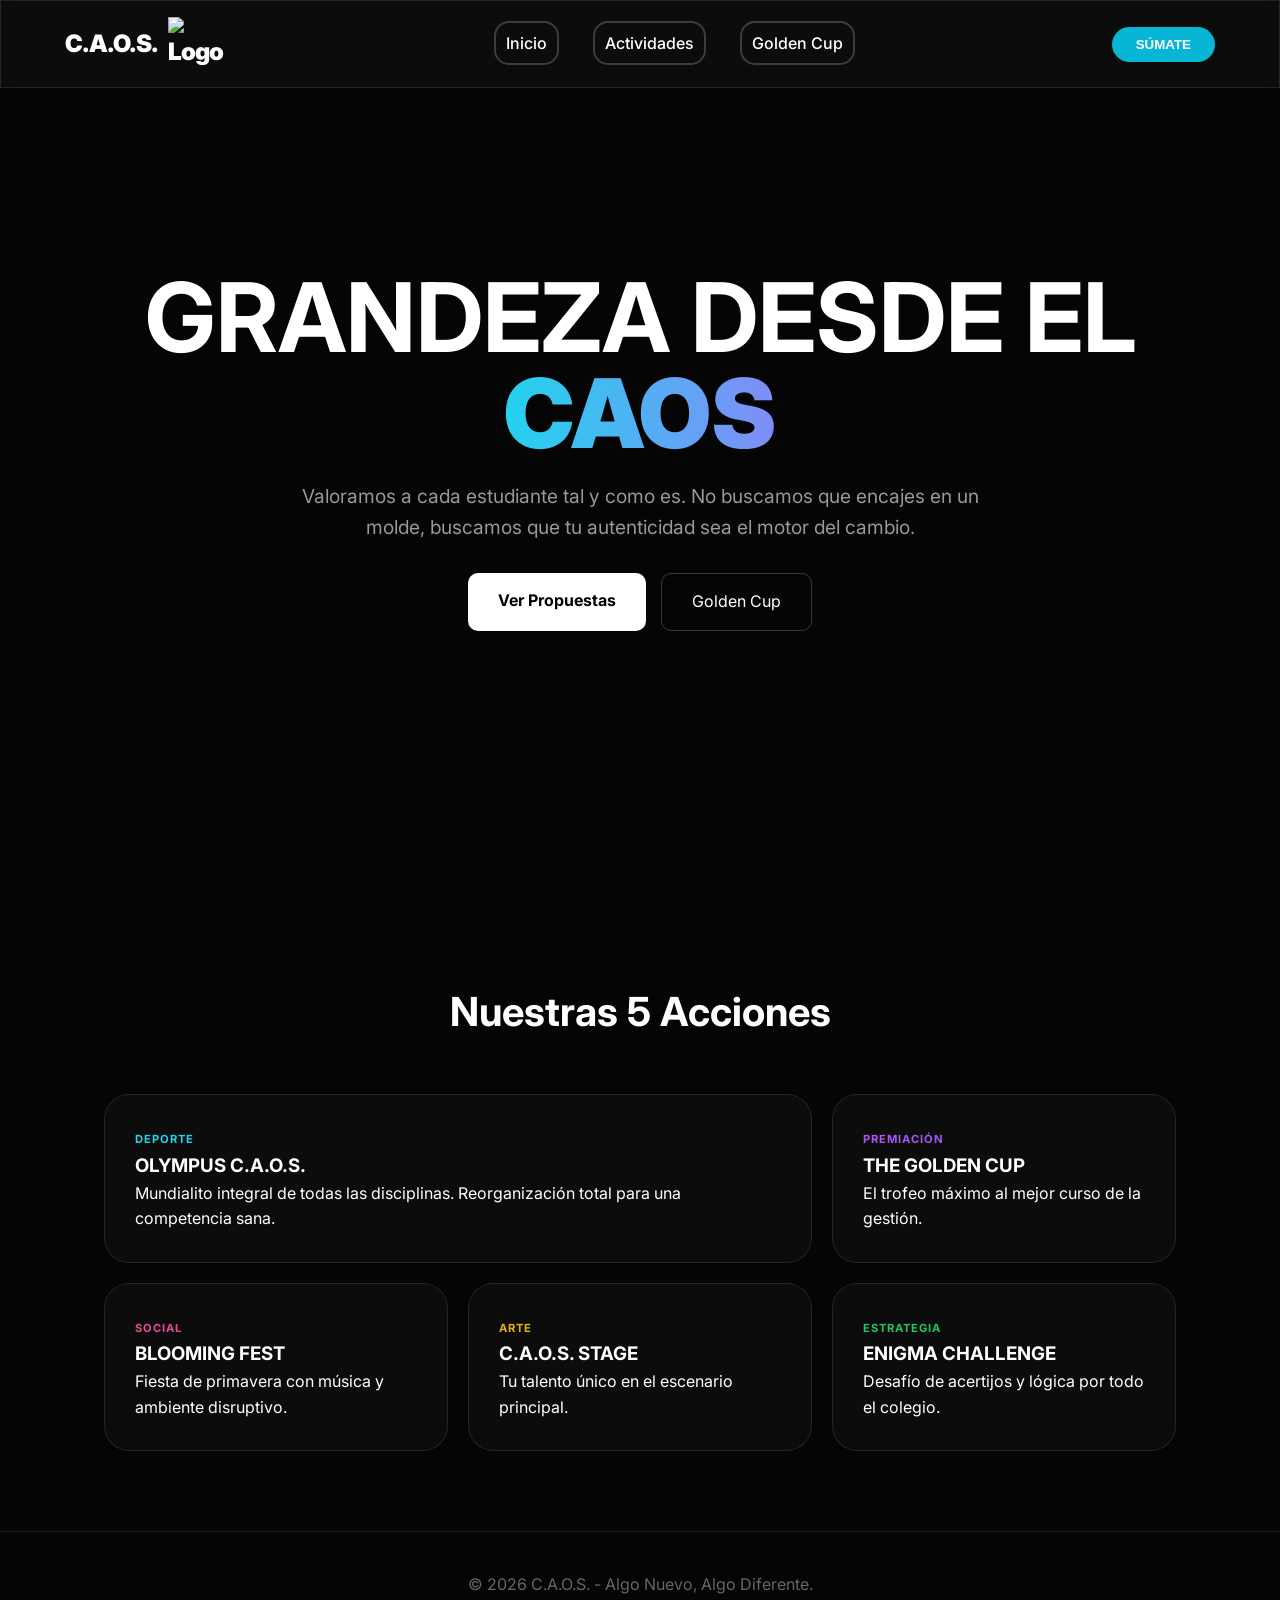
==== index.html @ e58af826 "Update index.html" ====
<!DOCTYPE html>
<html lang="es">
<head>
    <meta charset="UTF-8">
    <meta name="viewport" content="width=device-width, initial-scale=1.0">
    <meta name="description" content="Propuestas oficiales de C.A.O.S. para transformar nuestro colegio. Conoce el ranking Golden Cup y súmate al cambio.">
    <title>C.A.O.S. | Partido Estudiantil</title>
    <link rel="icon" type="image/png" href="https://i.ibb.co/DfW0SY6t/Chat-GPT-Image-28-feb-2026-09-59-31.png">
    <link href="https://fonts.googleapis.com/css2?family=Inter:wght@400;700;900&display=swap" rel="stylesheet">
    <link rel="stylesheet" href="caos.css">
</head>
<body>

    <nav class="navbar glass">
        <div class="nav-brand">
            <span>C.A.O.S.</span>
            <img src="https://i.ibb.co/DfW0SY6t/Chat-GPT-Image-28-feb-2026-09-59-31.png" class="logo" alt="Logo">
        </div>
        <div class="nav-links">
            <a href="#inicio">Inicio</a>
            <a href="#actividades">Actividades</a>
            <a href="#ranking">Golden Cup</a>
        </div>
        <button class="btn-sumate">SÚMATE</button>
    </nav>

    <header id="inicio" class="hero">
        <h1>GRANDEZA DESDE EL <span class="text-gradient">CAOS</span></h1>
        <p>Valoramos a cada estudiante tal y como es. No buscamos que encajes en un molde, buscamos que tu autenticidad sea el motor del cambio.</p>
        <div class="hero-btns">
            <a href="propuestas.html" class="btn-primary">Ver Propuestas</a>
            <a href="#ranking" class="btn-glass">Golden Cup</a>
        </div>
    </header>

    <section id="actividades" class="container">
        <h2 class="section-title">Nuestras 5 Acciones</h2>
        <div class="grid-caos">
            <div class="card card-wide glass">
                <span class="tag tag-cyan">Deporte</span>
                <h3>OLYMPUS C.A.O.S.</h3>
                <p>Mundialito integral de todas las disciplinas. Reorganización total para una competencia sana.</p>
            </div>
            <div class="card glass">
                <span class="tag tag-purple">Premiación</span>
                <h3>THE GOLDEN CUP</h3>
                <p>El trofeo máximo al mejor curso de la gestión.</p>
            </div>
            <div class="card glass">
                <span class="tag tag-pink">Social</span>
                <h3>BLOOMING FEST</h3>
                <p>Fiesta de primavera con música y ambiente disruptivo.</p>
            </div>
            <div class="card glass">
                <span class="tag tag-yellow">Arte</span>
                <h3>C.A.O.S. STAGE</h3>
                <p>Tu talento único en el escenario principal.</p>
            </div>
            <div class="card glass">
                <span class="tag tag-green">Estrategia</span>
                <h3>ENIGMA CHALLENGE</h3>
                <p>Desafío de acertijos y lógica por todo el colegio.</p>
            </div>
        </div>
    </section>

    <footer>
        <p>&copy; 2026 C.A.O.S. - Algo Nuevo, Algo Diferente.</p>
    </footer>

</body>
</html>
---- caos.css ----
/* --- RESET & BASE --- */
* {
    margin: 0;
    padding: 0;
    box-sizing: border-box;
}
body {
    background-color: #050505;
    color: white;
    font-family: 'Inter', sans-serif;
    line-height: 1.6;
    overflow-x: hidden;
}
/* --- CLASES REUTILIZABLES --- */
.glass {
    background: rgba(255, 255, 255, 0.03);
    backdrop-filter: blur(15px);
    -webkit-backdrop-filter: blur(15px);
    border: 1px solid rgba(255, 255, 255, 0.1);
}
.text-gradient {
    background: linear-gradient(90deg, #22d3ee, #818cf8);
    -webkit-background-clip: text;
    -webkit-text-fill-color: transparent;
    font-weight: 900;
}
/* --- NAVEGACIÓN --- */
.navbar {
    position: fixed;
    top: 0;
    width: 100%;
    display: flex;
    justify-content: space-between;
    align-items: center;
    padding: 1rem 5%;
    z-index: 1000;
}
.nav-brand {
    display: flex;
    align-items: center;
    font-size: 1.5rem;
    font-weight: 900;
    letter-spacing: -1px;
}
.logo {
    width: 70px; /* Tamaño solicitado */
    height: auto;
    margin-left: 10px;
}
.nav-links a {
    border: 2px solid rgba(255,255,255,0.2);
    border-radius: 15px;
    width: 50px;
    padding: 10px;
    color: white;
    text-decoration: none;
    margin: 0 15px;
    font-weight: 500;
    transition: 0.3s; 
}
.nav-links a:hover { 
    color: white; 
    background-color: #22d3ee;
}

.btn-sumate {
    background: #06b6d4;
    color: white;
    border: none;
    padding: 10px 24px;
    border-radius: 50px;
    font-weight: bold;
    cursor: pointer;
    transition: 0.3s;
}
.btn-sumate:hover { background: #0891b2; transform: scale(1.05); }
/* --- HERO SECTION --- */
.hero {
    height: 100vh;
    display: flex;
    flex-direction: column;
    justify-content: center;
    align-items: center;
    text-align: center;
    padding: 0 20px;
}
.hero h1 {
    font-size: clamp(3rem, 8vw, 6rem);
    margin-bottom: 20px;
    line-height: 1;
}
.hero p {
    color: #999;
    max-width: 700px;
    font-size: 1.2rem;
    margin-bottom: 30px;
}
.hero-btns { display: flex; gap: 15px; }
.btn-primary {
    background: white;
    color: black;
    padding: 15px 30px;
    border-radius: 10px;
    text-decoration: none;
    font-weight: bold;
    transition: 0.3s;
    cursor: pointer;
}
.btn-primary:hover {
    background: #22d3ee;
}
.btn-glass {
    padding: 15px 30px;
    border-radius: 10px;
    text-decoration: none;
    color: white;
    border: 1px solid rgba(255,255,255,0.2);
    transition: 0.3s;
}
.btn-glass:hover {
    background: #F9B018;
}

/* --- GRID DE ACTIVIDADES --- */
.container { padding: 80px 5%; max-width: 1200px; margin: auto; }

.section-title { text-align: center; font-size: 2.5rem; margin-bottom: 50px; }

.grid-caos {
    display: grid;
    grid-template-columns: repeat(3, 1fr);
    gap: 20px;
}

.card {
    padding: 30px;
    border-radius: 25px;
    transition: 0.3s;
}

.card:hover { border-color: #06b6d4; transform: translateY(-10px); }

.card-wide { grid-column: span 2; }

.tag { font-size: 0.7rem; text-transform: uppercase; font-weight: bold; letter-spacing: 1px; }
.tag-cyan { color: #22d3ee; }
.tag-purple { color: #a855f7; }
.tag-pink { color: #ec4899; }
.tag-yellow { color: #eab308; }
.tag-green { color: #22c55e; }

/* --- FOOTER --- */
footer {
    text-align: center;
    padding: 40px;
    border-top: 1px solid rgba(255,255,255,0.1);
    color: #666;
}

/* --- RESPONSIVE --- */
@media (max-width: 768px) {
    .grid-caos { grid-template-columns: 1fr; }
    .card-wide { grid-column: span 1; }
    .nav-links { display: none; }
}
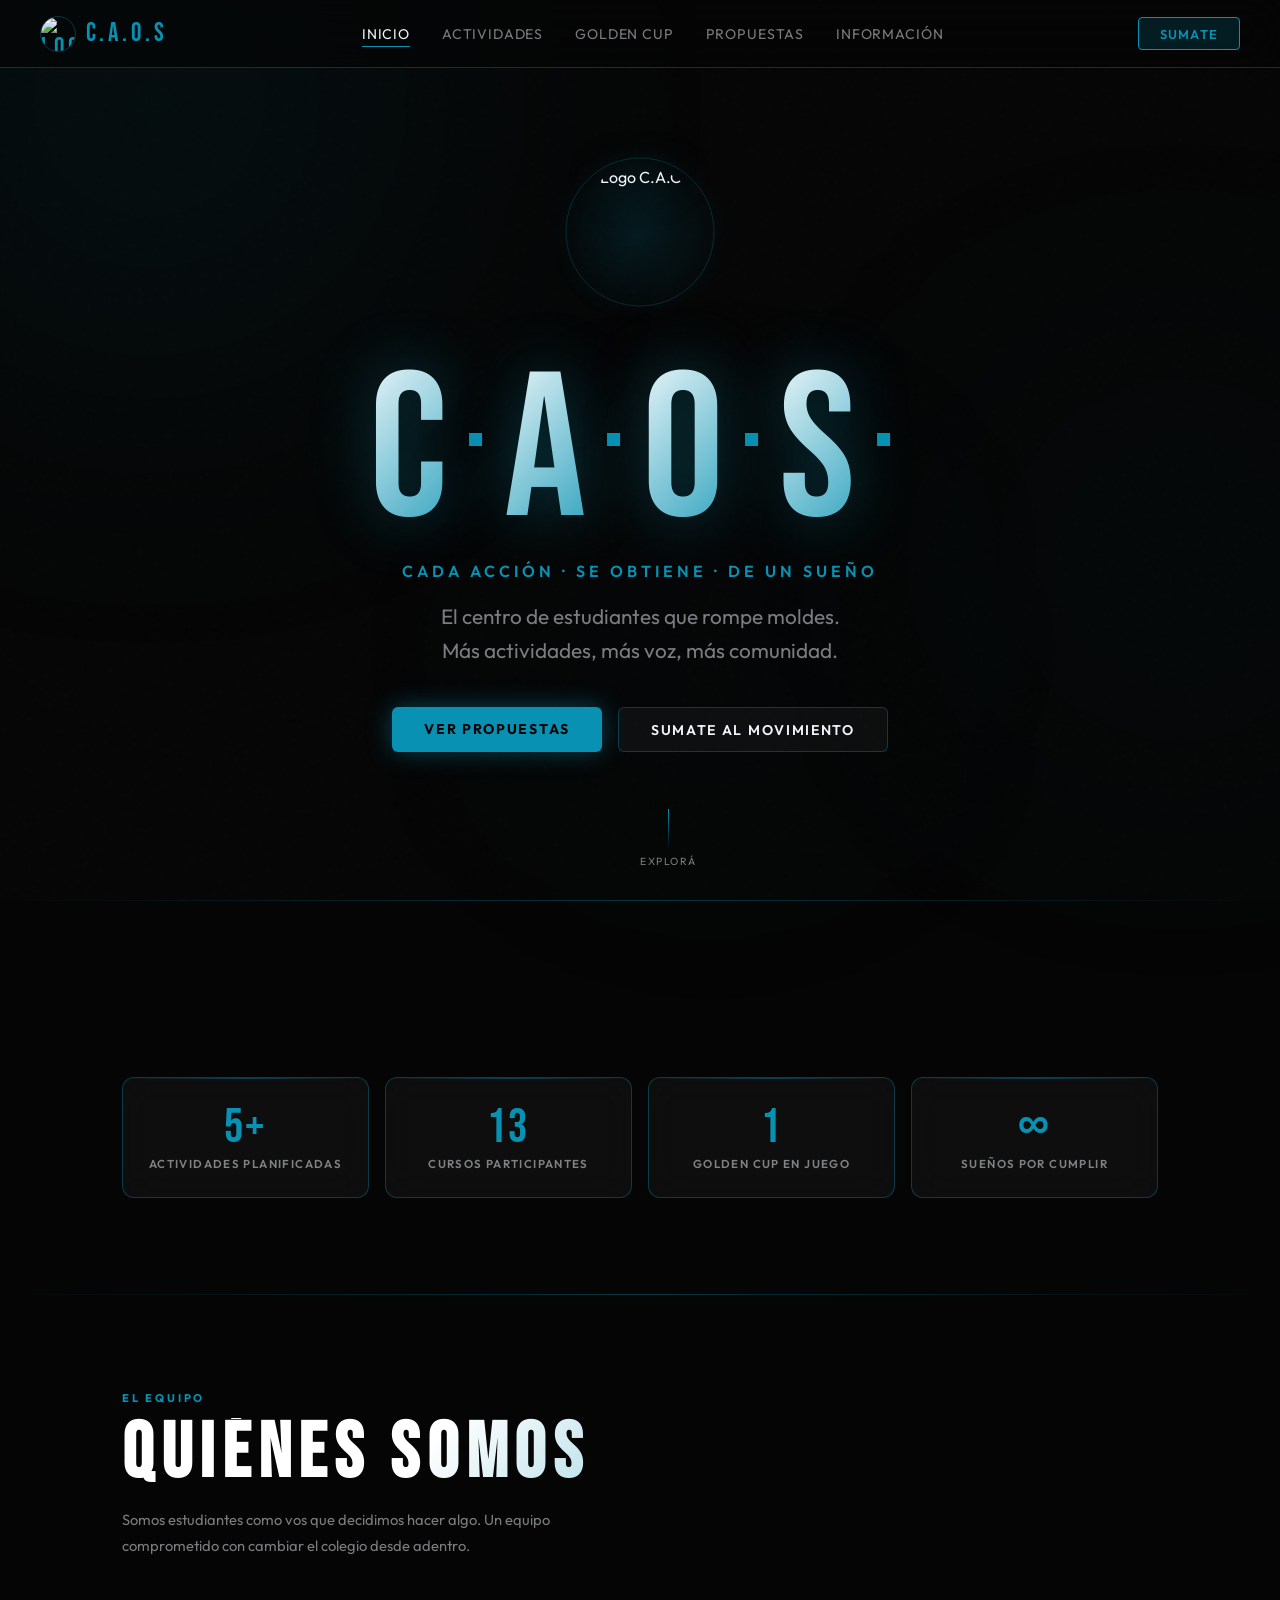
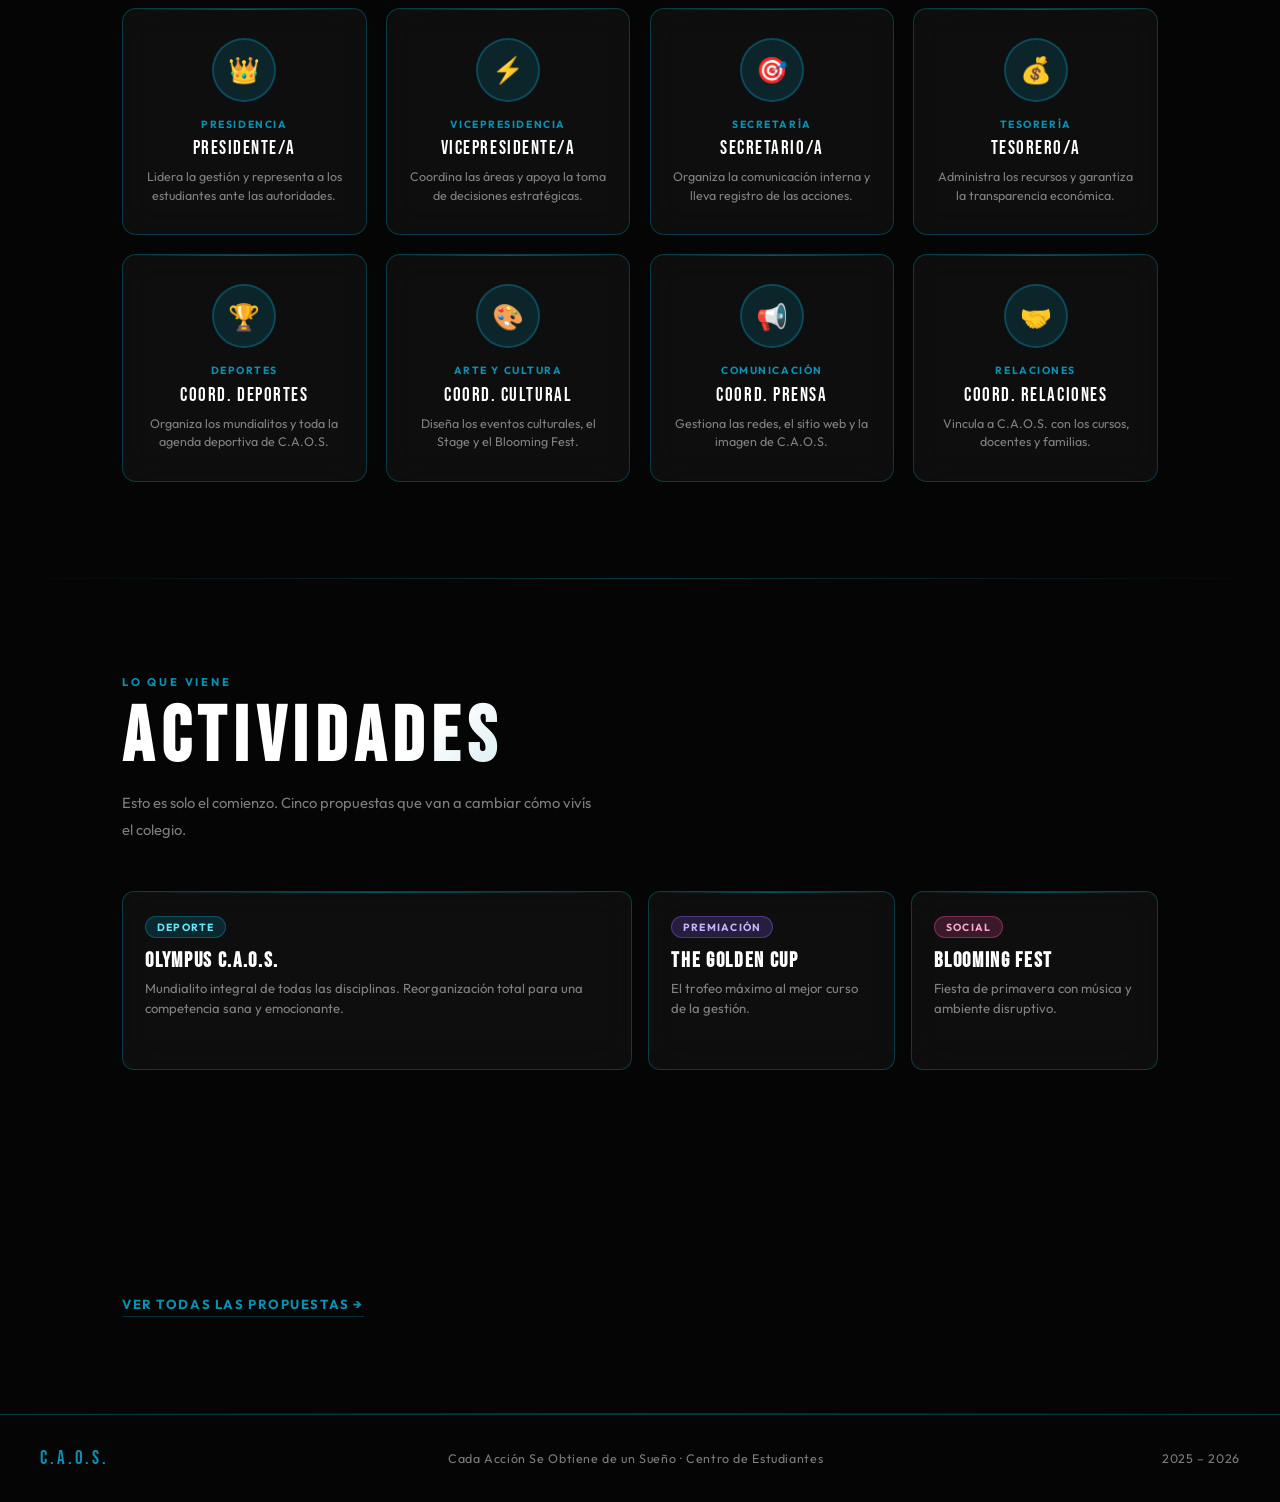
==== commit c3b749a2: "Update index.html" ====
--- a/index.html
+++ b/index.html
@@ -3,70 +3,566 @@
 <head>
     <meta charset="UTF-8">
     <meta name="viewport" content="width=device-width, initial-scale=1.0">
-    <meta name="description" content="Propuestas oficiales de C.A.O.S. para transformar nuestro colegio. Conoce el ranking Golden Cup y súmate al cambio.">
-    <title>C.A.O.S. | Partido Estudiantil</title>
-    <link rel="icon" type="image/png" href="https://i.ibb.co/DfW0SY6t/Chat-GPT-Image-28-feb-2026-09-59-31.png">
-    <link href="https://fonts.googleapis.com/css2?family=Inter:wght@400;700;900&display=swap" rel="stylesheet">
-    <link rel="stylesheet" href="caos.css">
+    <link href="https://fonts.googleapis.com/css2?family=Bebas+Neue&family=Outfit:wght@300;400;600;700&display=swap" rel="stylesheet">
+    <link rel="icon" href="https://i.ibb.co/DfW0SY6t/Chat-GPT-Image-28-feb-2026-09-59-31.png">
+    <title>Inicio | C.A.O.S</title>
+
+    <style>
+        :root {
+            --bg:           #050505;
+            --cyan:         #0891b2;
+            --cyan-dim:     rgba(8, 145, 178, 0.18);
+            --cyan-glow:    rgba(8, 145, 178, 0.45);
+            --glass-bg:     rgba(255,255,255,0.04);
+            --glass-border: rgba(8, 145, 178, 0.35);
+            --text:         #f0f4f8;
+            --muted:        rgba(240,244,248,0.5);
+        }
+
+        *, *::before, *::after { box-sizing: border-box; margin: 0; padding: 0; }
+        html { scroll-behavior: smooth; }
+
+        body {
+            background: var(--bg);
+            color: var(--text);
+            font-family: 'Outfit', sans-serif;
+            overflow-x: hidden;
+        }
+
+        body::before {
+            content: '';
+            position: fixed; inset: 0;
+            background-image: url("data:image/svg+xml,%3Csvg viewBox='0 0 200 200' xmlns='http://www.w3.org/2000/svg'%3E%3Cfilter id='n'%3E%3CfeTurbulence type='fractalNoise' baseFrequency='0.9' numOctaves='4' stitchTiles='stitch'/%3E%3C/filter%3E%3Crect width='100%25' height='100%25' filter='url(%23n)' opacity='0.04'/%3E%3C/svg%3E");
+            pointer-events: none; z-index: 0; opacity: .5;
+        }
+
+        /* BLOBS */
+        .blob { position: fixed; border-radius: 50%; filter: blur(140px); pointer-events: none; z-index: 0; }
+        .blob-1 { width: 700px; height: 700px; background: radial-gradient(circle, rgba(8,145,178,0.14) 0%, transparent 70%); top: -250px; left: -200px; animation: drift 14s ease-in-out infinite alternate; }
+        .blob-2 { width: 500px; height: 500px; background: radial-gradient(circle, rgba(8,145,178,0.08) 0%, transparent 70%); bottom: 10%; right: -150px; animation: drift 18s ease-in-out infinite alternate-reverse; }
+        .blob-3 { width: 400px; height: 400px; background: radial-gradient(circle, rgba(8,145,178,0.06) 0%, transparent 70%); top: 50%; left: 40%; animation: drift 12s ease-in-out infinite alternate; }
+        @keyframes drift { from { transform: translateY(0) scale(1); } to { transform: translateY(50px) scale(1.1); } }
+
+        /* NAVBAR */
+        .navbar {
+            position: fixed; top: 0; left: 0; right: 0; z-index: 100;
+            display: flex; align-items: center; justify-content: space-between;
+            padding: 0 2.5rem; height: 68px;
+            background: rgba(5,5,5,0.65); backdrop-filter: blur(20px);
+            border-bottom: 1px solid var(--glass-border);
+        }
+        .nav-brand { display: flex; align-items: center; gap: .6rem; font-family: 'Bebas Neue', sans-serif; font-size: 1.6rem; letter-spacing: .15em; color: var(--cyan); text-decoration: none; }
+        .nav-brand .logo { width: 36px; height: 36px; border-radius: 50%; border: 1.5px solid var(--glass-border); }
+        .nav-links { display: flex; gap: 2rem; }
+        .nav-links a { color: var(--muted); text-decoration: none; font-size: .88rem; font-weight: 400; letter-spacing: .06em; text-transform: uppercase; transition: color .25s; position: relative; }
+        .nav-links a::after { content: ''; position: absolute; bottom: -4px; left: 0; right: 0; height: 1px; background: var(--cyan); transform: scaleX(0); transform-origin: left; transition: transform .3s; }
+        .nav-links a:hover, .nav-links a.active { color: var(--text); }
+        .nav-links a.active::after, .nav-links a:hover::after { transform: scaleX(1); }
+        .btn-sumate { text-decoration: none; padding: .45rem 1.3rem; border: 1.5px solid var(--cyan); border-radius: 4px; color: var(--cyan); font-size: .8rem; font-weight: 600; letter-spacing: .1em; text-transform: uppercase; background: var(--cyan-dim); backdrop-filter: blur(8px); transition: background .25s, color .25s, box-shadow .25s; }
+        .btn-sumate:hover { background: var(--cyan); color: #050505; box-shadow: 0 0 20px var(--cyan-glow); }
+
+        /* ══════════════════════════════
+           HERO
+        ══════════════════════════════ */
+        .hero {
+            position: relative;
+            min-height: 100vh;
+            display: flex; flex-direction: column;
+            align-items: center; justify-content: center;
+            text-align: center;
+            padding: 68px 2rem 4rem;
+            overflow: hidden;
+        }
+
+        /* BG STRIP */
+        .bg-strip { position: absolute; inset: 0; overflow: hidden; z-index: 0; }
+        .bg-track { display: flex; height: 100%; animation: scroll-bg 25s linear infinite; }
+        .bg-track img { height: 100%; width: auto; object-fit: cover; opacity: .04; filter: saturate(0); flex-shrink: 0; }
+        @keyframes scroll-bg { from { transform: translateX(0); } to { transform: translateX(-50%); } }
+
+        /* LOGO ANIMADO */
+        .logo-hero {
+            position: relative; z-index: 2;
+            margin-bottom: 2.5rem;
+            opacity: 0; animation: popIn .9s .2s cubic-bezier(.34,1.56,.64,1) forwards;
+        }
+        @keyframes popIn { from { transform: scale(0.4) rotate(-15deg); opacity: 0; } to { transform: scale(1) rotate(0deg); opacity: 1; } }
+
+        .logo-ring {
+            position: relative;
+            width: 160px; height: 160px;
+            margin: 0 auto;
+        }
+        .logo-ring img {
+            width: 130px; height: 130px;
+            border-radius: 50%;
+            position: absolute; top: 50%; left: 50%;
+            transform: translate(-50%, -50%);
+            z-index: 2;
+            filter: drop-shadow(0 0 20px rgba(8,145,178,.5));
+        }
+        /* Anillo giratorio */
+        .ring-svg {
+            position: absolute; inset: 0;
+            width: 100%; height: 100%;
+            animation: spin 8s linear infinite;
+        }
+        @keyframes spin { from { transform: rotate(0deg); } to { transform: rotate(360deg); } }
+
+        /* Pulso */
+        .logo-ring::after {
+            content: '';
+            position: absolute; inset: -12px;
+            border-radius: 50%;
+            background: radial-gradient(circle, rgba(8,145,178,.15) 0%, transparent 70%);
+            animation: pulse 2.5s ease-in-out infinite;
+        }
+        @keyframes pulse { 0%,100% { transform: scale(1); opacity: .6; } 50% { transform: scale(1.12); opacity: 1; } }
+
+        /* SIGLA ANIMADA */
+        .sigla {
+            position: relative; z-index: 2;
+            font-family: 'Bebas Neue', sans-serif;
+            font-size: clamp(5rem, 16vw, 14rem);
+            letter-spacing: .08em; line-height: 1;
+            margin-bottom: .3rem;
+            opacity: 0; transform: translateY(30px);
+            animation: fadeUp .8s .6s forwards;
+        }
+        @keyframes fadeUp { to { opacity: 1; transform: translateY(0); } }
+
+        .sigla .c { color: #fff; }
+        .sigla .dot { color: var(--cyan); font-size: .6em; vertical-align: super; line-height: 0; }
+        .sigla .glow {
+            background: linear-gradient(135deg, #fff 0%, var(--cyan) 100%);
+            -webkit-background-clip: text; -webkit-text-fill-color: transparent; background-clip: text;
+            filter: drop-shadow(0 0 30px rgba(8,145,178,.4));
+        }
+
+        /* SIGNIFICADO */
+        .significado {
+            position: relative; z-index: 2;
+            font-size: clamp(.8rem, 2vw, 1rem);
+            letter-spacing: .25em; text-transform: uppercase;
+            color: var(--cyan); font-weight: 600;
+            margin-bottom: 1.2rem;
+            opacity: 0; animation: fadeUp .7s .9s forwards;
+        }
+
+        .slogan {
+            position: relative; z-index: 2;
+            font-size: clamp(1rem, 2.5vw, 1.3rem);
+            color: var(--muted); line-height: 1.6;
+            max-width: 520px;
+            margin-bottom: 2.5rem;
+            opacity: 0; animation: fadeUp .7s 1.1s forwards;
+        }
+
+        .hero-btns {
+            position: relative; z-index: 2;
+            display: flex; gap: 1rem; flex-wrap: wrap; justify-content: center;
+            opacity: 0; animation: fadeUp .7s 1.3s forwards;
+        }
+        .btn-primary {
+            text-decoration: none; padding: .8rem 2rem;
+            background: var(--cyan); color: #050505;
+            border: none; border-radius: 6px;
+            font-family: 'Outfit', sans-serif; font-size: .88rem; font-weight: 700;
+            letter-spacing: .12em; text-transform: uppercase; cursor: pointer;
+            transition: box-shadow .3s, transform .2s;
+            box-shadow: 0 0 24px var(--cyan-glow);
+        }
+        .btn-primary:hover { transform: translateY(-2px); box-shadow: 0 0 40px var(--cyan-glow); }
+        .btn-secondary {
+            text-decoration: none; padding: .8rem 2rem;
+            background: var(--glass-bg); color: var(--text);
+            border: 1.5px solid var(--glass-border); border-radius: 6px;
+            font-family: 'Outfit', sans-serif; font-size: .88rem; font-weight: 600;
+            letter-spacing: .12em; text-transform: uppercase;
+            backdrop-filter: blur(8px);
+            transition: border-color .25s, box-shadow .25s, transform .2s;
+        }
+        .btn-secondary:hover { border-color: var(--cyan); box-shadow: 0 0 20px rgba(8,145,178,.15); transform: translateY(-2px); }
+
+        /* SCROLL INDICATOR */
+        .scroll-hint {
+            position: absolute; bottom: 2rem; left: 50%; transform: translateX(-50%);
+            z-index: 2; display: flex; flex-direction: column; align-items: center; gap: .4rem;
+            color: var(--muted); font-size: .65rem; letter-spacing: .15em; text-transform: uppercase;
+            opacity: 0; animation: fadeUp .5s 2s forwards;
+        }
+        .scroll-line { width: 1px; height: 40px; background: linear-gradient(to bottom, var(--cyan), transparent); animation: scrollPulse 2s ease-in-out infinite; }
+        @keyframes scrollPulse { 0%,100% { opacity: .3; } 50% { opacity: 1; } }
+
+        /* ══════════════════════════════
+           SECCIONES
+        ══════════════════════════════ */
+        section {
+            position: relative; z-index: 1;
+            padding: 6rem 2rem;
+            max-width: 1100px; margin: 0 auto;
+        }
+
+        .section-label {
+            font-size: .7rem; font-weight: 700; letter-spacing: .25em;
+            text-transform: uppercase; color: var(--cyan);
+            margin-bottom: .8rem; display: block;
+        }
+        .section-title {
+            font-family: 'Bebas Neue', sans-serif;
+            font-size: clamp(2.5rem, 6vw, 5rem);
+            letter-spacing: .1em; line-height: .95;
+            background: linear-gradient(135deg, #fff 30%, var(--cyan) 100%);
+            -webkit-background-clip: text; -webkit-text-fill-color: transparent; background-clip: text;
+            margin-bottom: 1rem;
+        }
+        .section-desc { font-size: .92rem; color: var(--muted); line-height: 1.8; max-width: 480px; margin-bottom: 3rem; }
+
+        /* DIVIDER */
+        .divider {
+            width: 100%; height: 1px;
+            background: linear-gradient(90deg, transparent, var(--glass-border), transparent);
+            margin: 0;
+        }
+
+        /* ══════════════════════════════
+           QUIÉNES SOMOS
+        ══════════════════════════════ */
+        .team-grid {
+            display: grid;
+            grid-template-columns: repeat(auto-fill, minmax(200px, 1fr));
+            gap: 1.2rem;
+        }
+
+        .team-card {
+            background: var(--glass-bg);
+            border: 1px solid var(--glass-border);
+            backdrop-filter: blur(18px);
+            border-radius: 14px; padding: 1.8rem 1.4rem;
+            text-align: center; position: relative; overflow: hidden;
+            transition: transform .3s, box-shadow .3s, border-color .3s;
+            opacity: 0; transform: translateY(20px);
+        }
+        .team-card.visible { animation: fadeUp .5s forwards; }
+        .team-card::before { content: ''; position: absolute; top: 0; left: 0; right: 0; height: 1px; background: linear-gradient(90deg, transparent, rgba(8,145,178,.5), transparent); }
+        .team-card:hover { transform: translateY(-5px); box-shadow: 0 8px 40px rgba(8,145,178,.2); border-color: var(--cyan); }
+
+        .team-avatar {
+            width: 64px; height: 64px; border-radius: 50%;
+            background: var(--cyan-dim); border: 2px solid var(--glass-border);
+            display: flex; align-items: center; justify-content: center;
+            font-size: 1.6rem; margin: 0 auto 1rem;
+            transition: border-color .3s, box-shadow .3s;
+        }
+        .team-card:hover .team-avatar { border-color: var(--cyan); box-shadow: 0 0 16px var(--cyan-glow); }
+
+        .team-role {
+            font-size: .65rem; font-weight: 700; letter-spacing: .15em;
+            text-transform: uppercase; color: var(--cyan); margin-bottom: .4rem;
+        }
+        .team-name {
+            font-family: 'Bebas Neue', sans-serif; font-size: 1.2rem;
+            letter-spacing: .08em; color: #fff;
+        }
+        .team-desc { font-size: .78rem; color: var(--muted); line-height: 1.5; margin-top: .5rem; }
+
+        /* ══════════════════════════════
+           PREVIEW ACTIVIDADES
+        ══════════════════════════════ */
+        .act-grid {
+            display: grid;
+            grid-template-columns: repeat(4, 1fr);
+            gap: 1rem;
+        }
+
+        .act-card {
+            background: var(--glass-bg);
+            border: 1px solid var(--glass-border);
+            backdrop-filter: blur(18px);
+            border-radius: 12px; padding: 1.4rem;
+            position: relative; overflow: hidden;
+            transition: transform .3s, box-shadow .3s, border-color .3s;
+            text-decoration: none; color: inherit;
+            opacity: 0; transform: translateY(20px);
+        }
+        .act-card.visible { animation: fadeUp .5s forwards; }
+        .act-card::before { content: ''; position: absolute; top: 0; left: 0; right: 0; height: 1px; background: linear-gradient(90deg, transparent, rgba(8,145,178,.5), transparent); }
+        .act-card:hover { transform: translateY(-4px); box-shadow: 0 8px 40px rgba(8,145,178,.2); border-color: var(--cyan); }
+        .act-card-wide { grid-column: span 2; }
+
+        .tag { display: inline-block; font-size: .65rem; font-weight: 700; letter-spacing: .12em; text-transform: uppercase; padding: .22rem .65rem; border-radius: 99px; margin-bottom: .6rem; }
+        .tag-cyan   { background: rgba(8,145,178,.2);  color: #67e8f9; border: 1px solid rgba(8,145,178,.4); }
+        .tag-purple { background: rgba(139,92,246,.2); color: #c4b5fd; border: 1px solid rgba(139,92,246,.4); }
+        .tag-pink   { background: rgba(236,72,153,.2); color: #f9a8d4; border: 1px solid rgba(236,72,153,.4); }
+        .tag-yellow { background: rgba(234,179,8,.2);  color: #fde68a; border: 1px solid rgba(234,179,8,.4); }
+        .tag-green  { background: rgba(16,185,129,.2); color: #6ee7b7; border: 1px solid rgba(16,185,129,.4); }
+
+        .act-card h3 { font-family: 'Bebas Neue', sans-serif; font-size: 1.3rem; letter-spacing: .08em; color: #fff; margin-bottom: .4rem; }
+        .act-card p  { font-size: .82rem; color: var(--muted); line-height: 1.5; }
+        .act-arrow   { margin-top: .8rem; font-size: .72rem; font-weight: 700; letter-spacing: .1em; text-transform: uppercase; color: var(--cyan); opacity: 0; transition: opacity .2s; }
+        .act-card:hover .act-arrow { opacity: 1; }
+
+        /* VER MÁS BTN */
+        .ver-mas {
+            display: inline-flex; align-items: center; gap: .5rem;
+            margin-top: 2rem;
+            text-decoration: none; color: var(--cyan);
+            font-size: .82rem; font-weight: 700; letter-spacing: .12em; text-transform: uppercase;
+            border-bottom: 1px solid rgba(8,145,178,.3);
+            padding-bottom: .2rem;
+            transition: border-color .2s, gap .2s;
+        }
+        .ver-mas:hover { border-color: var(--cyan); gap: .8rem; }
+
+        /* STATS ROW */
+        .stats-row {
+            display: grid; grid-template-columns: repeat(4, 1fr);
+            gap: 1rem; margin-top: 5rem;
+        }
+        .stat-card {
+            background: var(--glass-bg); border: 1px solid var(--glass-border);
+            backdrop-filter: blur(18px); border-radius: 12px; padding: 1.6rem;
+            text-align: center; position: relative; overflow: hidden;
+        }
+        .stat-card::before { content: ''; position: absolute; top: 0; left: 0; right: 0; height: 1px; background: linear-gradient(90deg, transparent, rgba(8,145,178,.4), transparent); }
+        .stat-num { font-family: 'Bebas Neue', sans-serif; font-size: 3rem; letter-spacing: .05em; color: var(--cyan); line-height: 1; }
+        .stat-label { font-size: .72rem; font-weight: 600; letter-spacing: .12em; text-transform: uppercase; color: var(--muted); margin-top: .3rem; }
+
+        /* FOOTER */
+        footer {
+            position: relative; z-index: 1;
+            border-top: 1px solid var(--glass-border);
+            padding: 2rem 2.5rem;
+            display: flex; align-items: center; justify-content: space-between;
+            color: var(--muted); font-size: .78rem; letter-spacing: .05em;
+        }
+        footer .brand { font-family: 'Bebas Neue', sans-serif; font-size: 1.2rem; letter-spacing: .15em; color: var(--cyan); }
+
+        /* RESPONSIVE */
+        @media (max-width: 900px) { .act-grid { grid-template-columns: repeat(2, 1fr); } .act-card-wide { grid-column: span 2; } .stats-row { grid-template-columns: repeat(2, 1fr); } }
+        @media (max-width: 600px) {
+            .navbar { padding: 0 1.2rem; } .nav-links { display: none; }
+            .act-grid { grid-template-columns: 1fr; } .act-card-wide { grid-column: span 1; }
+            .stats-row { grid-template-columns: repeat(2, 1fr); }
+            .team-grid { grid-template-columns: repeat(2, 1fr); }
+            footer { flex-direction: column; gap: .5rem; text-align: center; }
+        }
+    </style>
 </head>
+
 <body>
-
-    <nav class="navbar glass">
-        <div class="nav-brand">
-            <span>C.A.O.S.</span>
-            <img src="https://i.ibb.co/DfW0SY6t/Chat-GPT-Image-28-feb-2026-09-59-31.png" class="logo" alt="Logo">
-        </div>
+    <div class="blob blob-1"></div>
+    <div class="blob blob-2"></div>
+    <div class="blob blob-3"></div>
+
+    <!-- NAVBAR -->
+    <nav class="navbar">
+        <a href="caos.html" class="nav-brand">
+            <img src="https://i.ibb.co/DfW0SY6t/Chat-GPT-Image-28-feb-2026-09-59-31.png" class="logo" alt="Logo C.A.O.S">
+            <span>C.A.O.S</span>
+        </a>
         <div class="nav-links">
-            <a href="#inicio">Inicio</a>
-            <a href="#actividades">Actividades</a>
-            <a href="#ranking">Golden Cup</a>
-        </div>
-        <button class="btn-sumate">SÚMATE</button>
+            <a href="caos.html" class="active">Inicio</a>
+            <a href="actividades.html">Actividades</a>
+            <a href="ranking.html">Golden Cup</a>
+            <a href="propuestas.html">Propuestas</a>
+            <a href="informacion.html">Información</a>
+        </div>
+        <a href="sumate.html" class="btn-sumate">Sumate</a>
     </nav>
 
-    <header id="inicio" class="hero">
-        <h1>GRANDEZA DESDE EL <span class="text-gradient">CAOS</span></h1>
-        <p>Valoramos a cada estudiante tal y como es. No buscamos que encajes en un molde, buscamos que tu autenticidad sea el motor del cambio.</p>
+    <!-- ══ HERO ══ -->
+    <div class="hero">
+        <div class="bg-strip">
+            <div class="bg-track">
+                <img src="https://i.ibb.co/ppvvhgZ/Disen-o-sin-ti-tulo.jpg" alt="">
+                <img src="https://i.ibb.co/ppvvhgZ/Disen-o-sin-ti-tulo.jpg" alt="">
+            </div>
+        </div>
+
+        <!-- LOGO ANIMADO -->
+        <div class="logo-hero">
+            <div class="logo-ring">
+                <!-- Anillo SVG giratorio -->
+                <svg class="ring-svg" viewBox="0 0 160 160" fill="none" xmlns="http://www.w3.org/2000/svg">
+                    <circle cx="80" cy="80" r="74" stroke="rgba(8,145,178,0.25)" stroke-width="1"/>
+                    <circle cx="80" cy="80" r="74"
+                        stroke="url(#ringGrad)"
+                        stroke-width="2"
+                        stroke-dasharray="60 410"
+                        stroke-linecap="round"/>
+                    <defs>
+                        <linearGradient id="ringGrad" x1="0" y1="0" x2="160" y2="160" gradientUnits="userSpaceOnUse">
+                            <stop offset="0%" stop-color="#0891b2"/>
+                            <stop offset="100%" stop-color="transparent"/>
+                        </linearGradient>
+                    </defs>
+                </svg>
+                <img src="https://i.ibb.co/DfW0SY6t/Chat-GPT-Image-28-feb-2026-09-59-31.png" alt="Logo C.A.O.S">
+            </div>
+        </div>
+
+        <!-- SIGLA -->
+        <div class="sigla">
+            <span class="glow">C</span><span class="dot">.</span><span class="glow">A</span><span class="dot">.</span><span class="glow">O</span><span class="dot">.</span><span class="glow">S</span><span class="dot">.</span>
+        </div>
+
+        <div class="significado">Cada Acción · Se Obtiene · De Un Sueño</div>
+
+        <p class="slogan">El centro de estudiantes que rompe moldes.<br>Más actividades, más voz, más comunidad.</p>
+
         <div class="hero-btns">
-            <a href="propuestas.html" class="btn-primary">Ver Propuestas</a>
-            <a href="#ranking" class="btn-glass">Golden Cup</a>
-        </div>
-    </header>
-
-    <section id="actividades" class="container">
-        <h2 class="section-title">Nuestras 5 Acciones</h2>
-        <div class="grid-caos">
-            <div class="card card-wide glass">
+            <a href="propuestas.html" class="btn-primary">Ver propuestas</a>
+            <a href="sumate.html" class="btn-secondary">Sumate al movimiento</a>
+        </div>
+
+        <div class="scroll-hint">
+            <div class="scroll-line"></div>
+            <span>Explorá</span>
+        </div>
+    </div>
+
+    <div class="divider"></div>
+
+    <!-- ══ STATS ══ -->
+    <section>
+        <div class="stats-row">
+            <div class="stat-card"><div class="stat-num">5+</div><div class="stat-label">Actividades planificadas</div></div>
+            <div class="stat-card"><div class="stat-num">13</div><div class="stat-label">Cursos participantes</div></div>
+            <div class="stat-card"><div class="stat-num">1</div><div class="stat-label">Golden Cup en juego</div></div>
+            <div class="stat-card"><div class="stat-num">∞</div><div class="stat-label">Sueños por cumplir</div></div>
+        </div>
+    </section>
+
+    <div class="divider"></div>
+
+    <!-- ══ QUIÉNES SOMOS ══ -->
+    <section id="equipo">
+        <span class="section-label">El equipo</span>
+        <h2 class="section-title">QUIÉNES SOMOS</h2>
+        <p class="section-desc">Somos estudiantes como vos que decidimos hacer algo. Un equipo comprometido con cambiar el colegio desde adentro.</p>
+
+        <div class="team-grid" id="teamGrid">
+            <div class="team-card">
+                <div class="team-avatar">👑</div>
+                <div class="team-role">Presidencia</div>
+                <div class="team-name">Presidente/a</div>
+                <div class="team-desc">Lidera la gestión y representa a los estudiantes ante las autoridades.</div>
+            </div>
+            <div class="team-card">
+                <div class="team-avatar">⚡</div>
+                <div class="team-role">Vicepresidencia</div>
+                <div class="team-name">Vicepresidente/a</div>
+                <div class="team-desc">Coordina las áreas y apoya la toma de decisiones estratégicas.</div>
+            </div>
+            <div class="team-card">
+                <div class="team-avatar">🎯</div>
+                <div class="team-role">Secretaría</div>
+                <div class="team-name">Secretario/a</div>
+                <div class="team-desc">Organiza la comunicación interna y lleva registro de las acciones.</div>
+            </div>
+            <div class="team-card">
+                <div class="team-avatar">💰</div>
+                <div class="team-role">Tesorería</div>
+                <div class="team-name">Tesorero/a</div>
+                <div class="team-desc">Administra los recursos y garantiza la transparencia económica.</div>
+            </div>
+            <div class="team-card">
+                <div class="team-avatar">🏆</div>
+                <div class="team-role">Deportes</div>
+                <div class="team-name">Coord. Deportes</div>
+                <div class="team-desc">Organiza los mundialitos y toda la agenda deportiva de C.A.O.S.</div>
+            </div>
+            <div class="team-card">
+                <div class="team-avatar">🎨</div>
+                <div class="team-role">Arte y Cultura</div>
+                <div class="team-name">Coord. Cultural</div>
+                <div class="team-desc">Diseña los eventos culturales, el Stage y el Blooming Fest.</div>
+            </div>
+            <div class="team-card">
+                <div class="team-avatar">📢</div>
+                <div class="team-role">Comunicación</div>
+                <div class="team-name">Coord. Prensa</div>
+                <div class="team-desc">Gestiona las redes, el sitio web y la imagen de C.A.O.S.</div>
+            </div>
+            <div class="team-card">
+                <div class="team-avatar">🤝</div>
+                <div class="team-role">Relaciones</div>
+                <div class="team-name">Coord. Relaciones</div>
+                <div class="team-desc">Vincula a C.A.O.S. con los cursos, docentes y familias.</div>
+            </div>
+        </div>
+    </section>
+
+    <div class="divider"></div>
+
+    <!-- ══ PREVIEW ACTIVIDADES ══ -->
+    <section id="actividades">
+        <span class="section-label">Lo que viene</span>
+        <h2 class="section-title">ACTIVIDADES</h2>
+        <p class="section-desc">Esto es solo el comienzo. Cinco propuestas que van a cambiar cómo vivís el colegio.</p>
+
+        <div class="act-grid" id="actGrid">
+            <a href="propuestas.html" class="act-card act-card-wide">
                 <span class="tag tag-cyan">Deporte</span>
                 <h3>OLYMPUS C.A.O.S.</h3>
-                <p>Mundialito integral de todas las disciplinas. Reorganización total para una competencia sana.</p>
-            </div>
-            <div class="card glass">
+                <p>Mundialito integral de todas las disciplinas. Reorganización total para una competencia sana y emocionante.</p>
+                <div class="act-arrow">Ver propuesta →</div>
+            </a>
+            <a href="propuestas.html" class="act-card">
                 <span class="tag tag-purple">Premiación</span>
                 <h3>THE GOLDEN CUP</h3>
                 <p>El trofeo máximo al mejor curso de la gestión.</p>
-            </div>
-            <div class="card glass">
+                <div class="act-arrow">Ver ranking →</div>
+            </a>
+            <a href="propuestas.html" class="act-card">
                 <span class="tag tag-pink">Social</span>
                 <h3>BLOOMING FEST</h3>
                 <p>Fiesta de primavera con música y ambiente disruptivo.</p>
-            </div>
-            <div class="card glass">
+                <div class="act-arrow">Ver propuesta →</div>
+            </a>
+            <a href="propuestas.html" class="act-card">
                 <span class="tag tag-yellow">Arte</span>
                 <h3>C.A.O.S. STAGE</h3>
                 <p>Tu talento único en el escenario principal.</p>
-            </div>
-            <div class="card glass">
+                <div class="act-arrow">Ver propuesta →</div>
+            </a>
+            <a href="propuestas.html" class="act-card">
                 <span class="tag tag-green">Estrategia</span>
                 <h3>ENIGMA CHALLENGE</h3>
                 <p>Desafío de acertijos y lógica por todo el colegio.</p>
-            </div>
-        </div>
+                <div class="act-arrow">Ver propuesta →</div>
+            </a>
+        </div>
+
+        <a href="propuestas.html" class="ver-mas">Ver todas las propuestas →</a>
     </section>
 
+    <div class="divider"></div>
+
+    <!-- FOOTER -->
     <footer>
-        <p>&copy; 2026 C.A.O.S. - Algo Nuevo, Algo Diferente.</p>
+        <span class="brand">C.A.O.S.</span>
+        <span>Cada Acción Se Obtiene de un Sueño · Centro de Estudiantes</span>
+        <span>2025 – 2026</span>
     </footer>
+
+    <script>
+        // Animate team cards on scroll
+        const observer = new IntersectionObserver((entries) => {
+            entries.forEach((entry, i) => {
+                if (entry.isIntersecting) {
+                    setTimeout(() => entry.target.classList.add('visible'), entry.target.dataset.delay || 0);
+                    observer.unobserve(entry.target);
+                }
+            });
+        }, { threshold: 0.1 });
+
+        document.querySelectorAll('.team-card, .act-card').forEach((el, i) => {
+            el.dataset.delay = i * 80;
+            observer.observe(el);
+        });
+    </script>
 
 </body>
 </html>
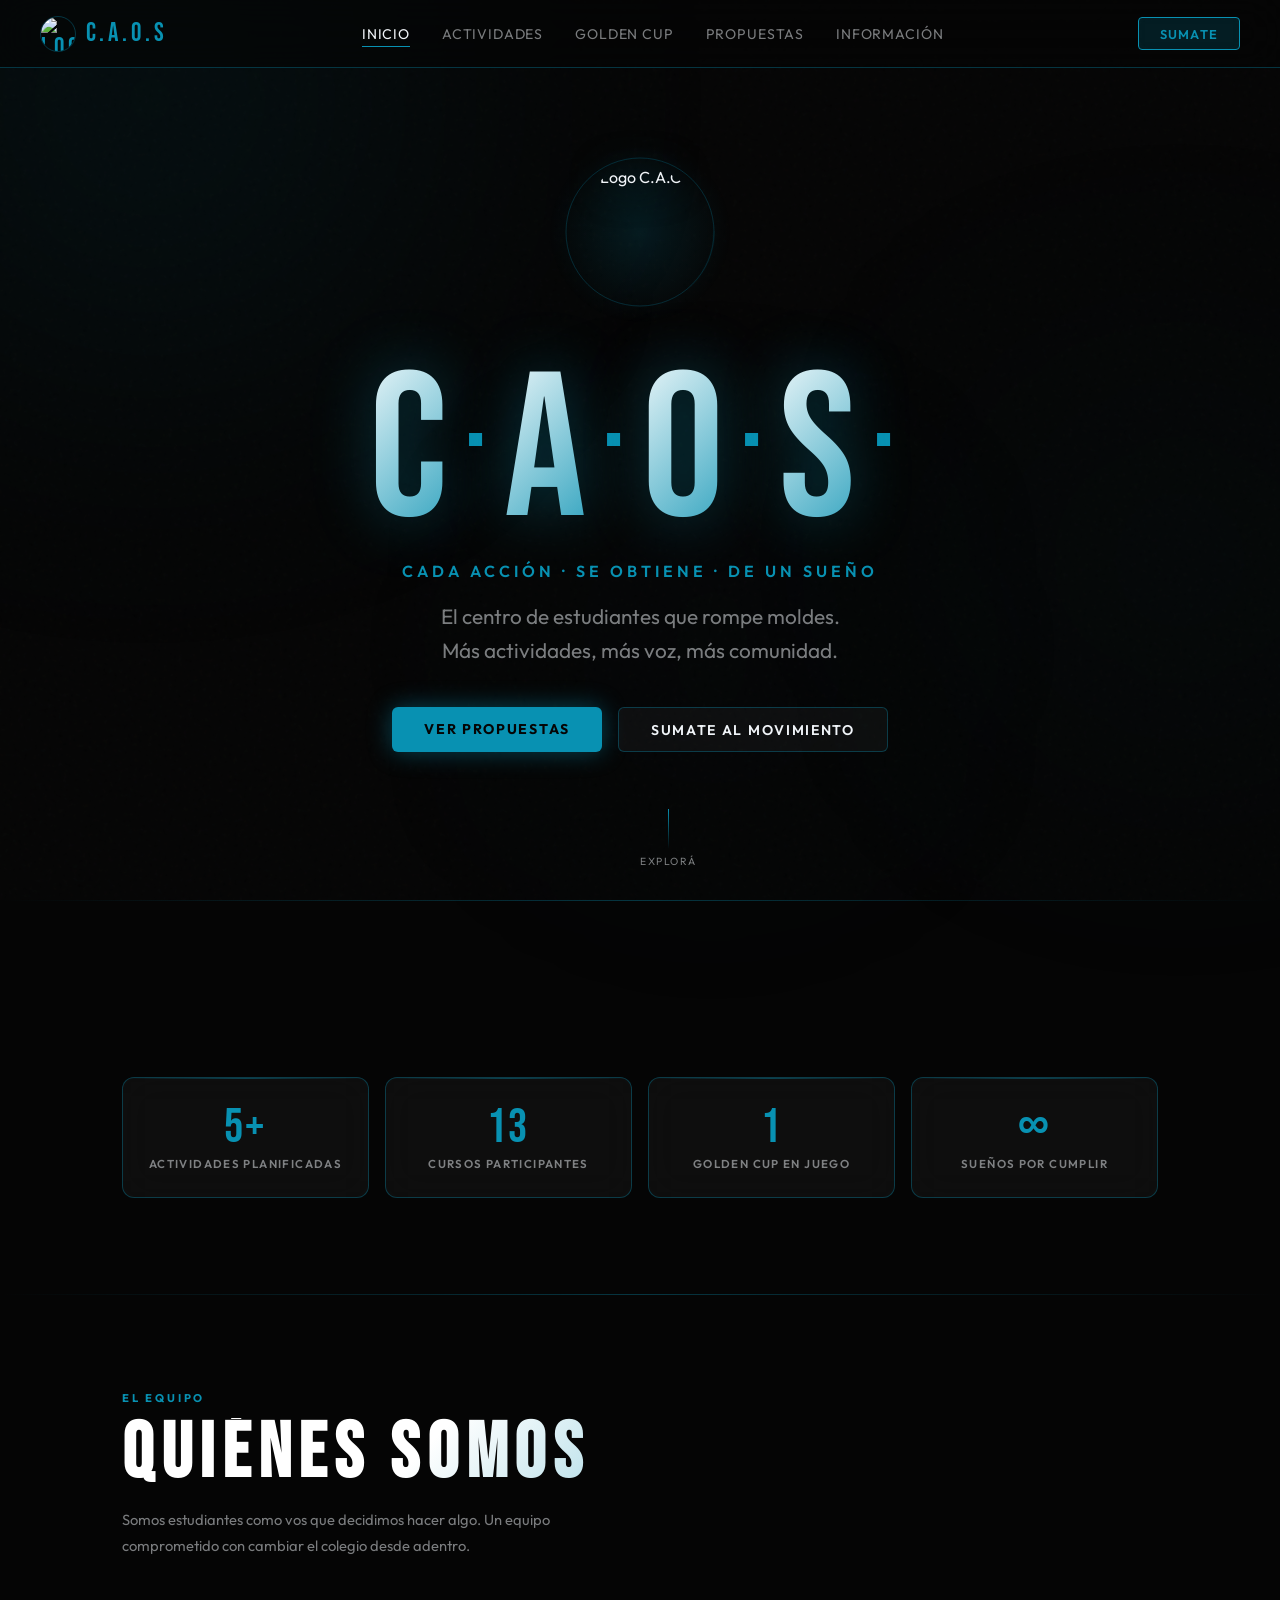
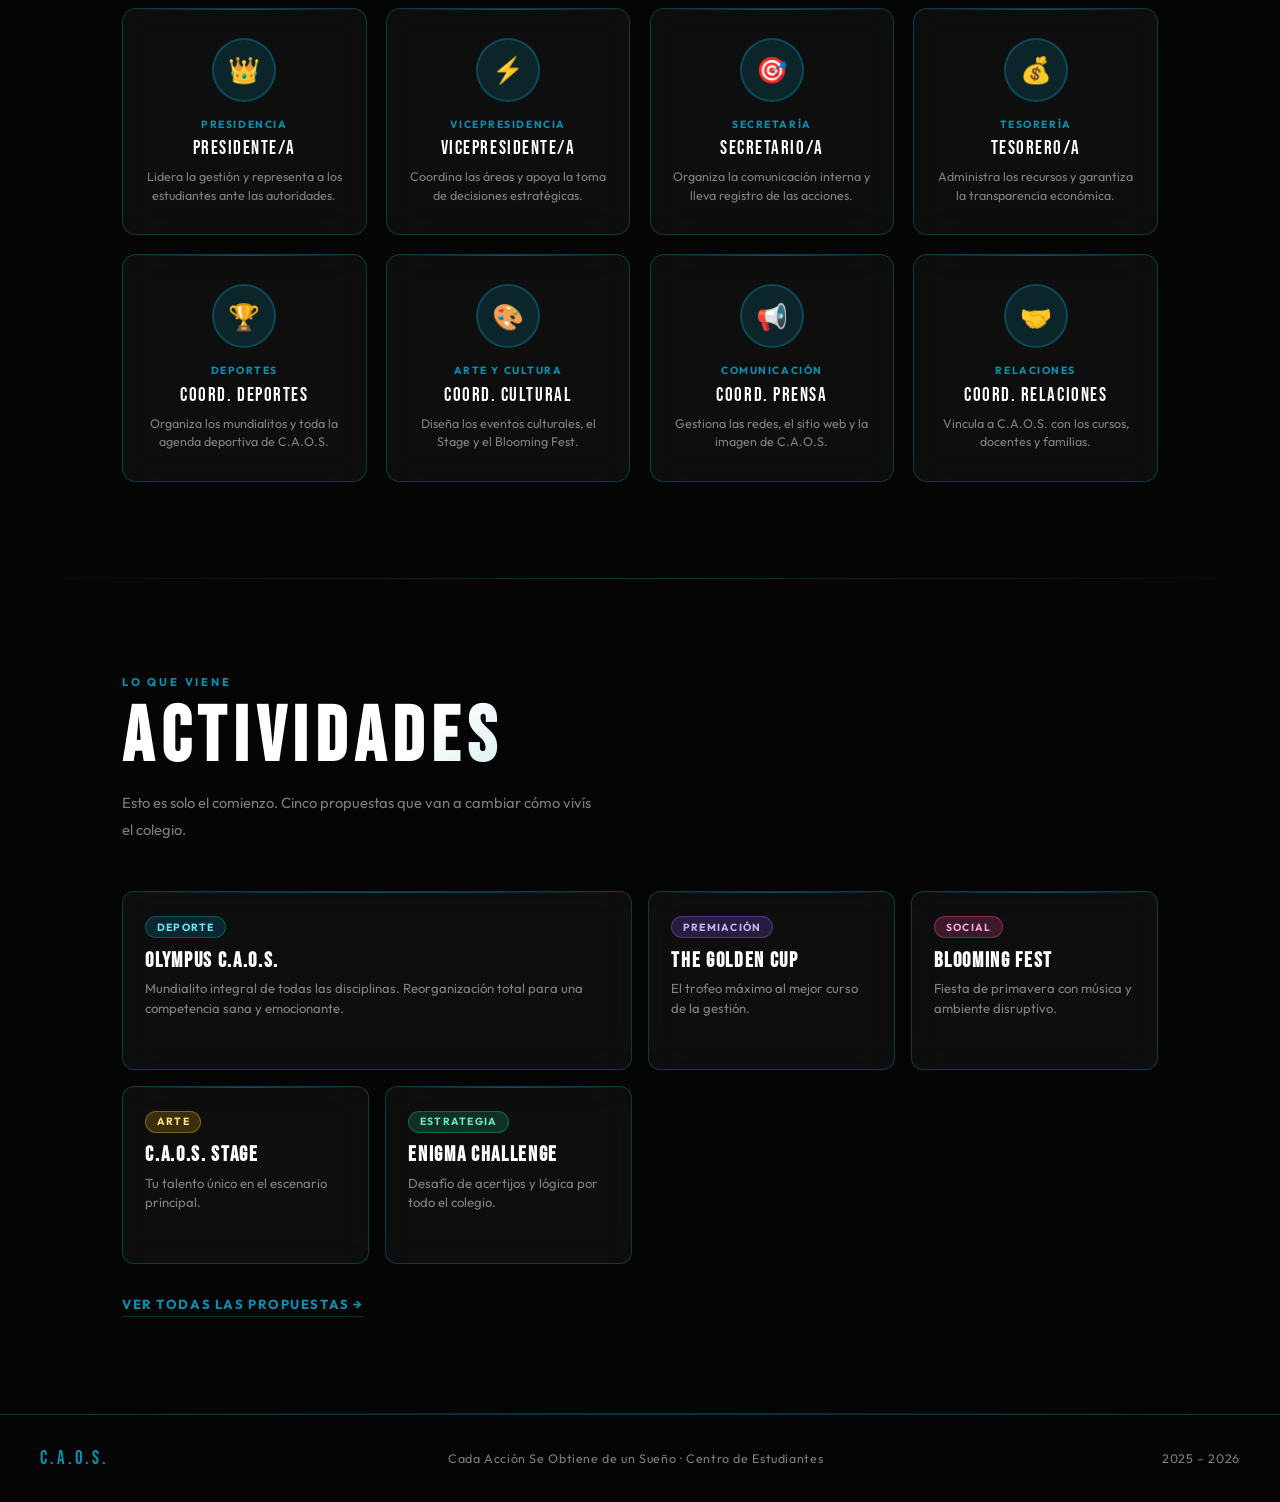
==== commit cfa7755a: "Update index.html" ====
--- a/index.html
+++ b/index.html
@@ -563,6 +563,7 @@
             observer.observe(el);
         });
     </script>
+    <script defer src="/_vercel/insights/script.js"></script>
 
 </body>
 </html>
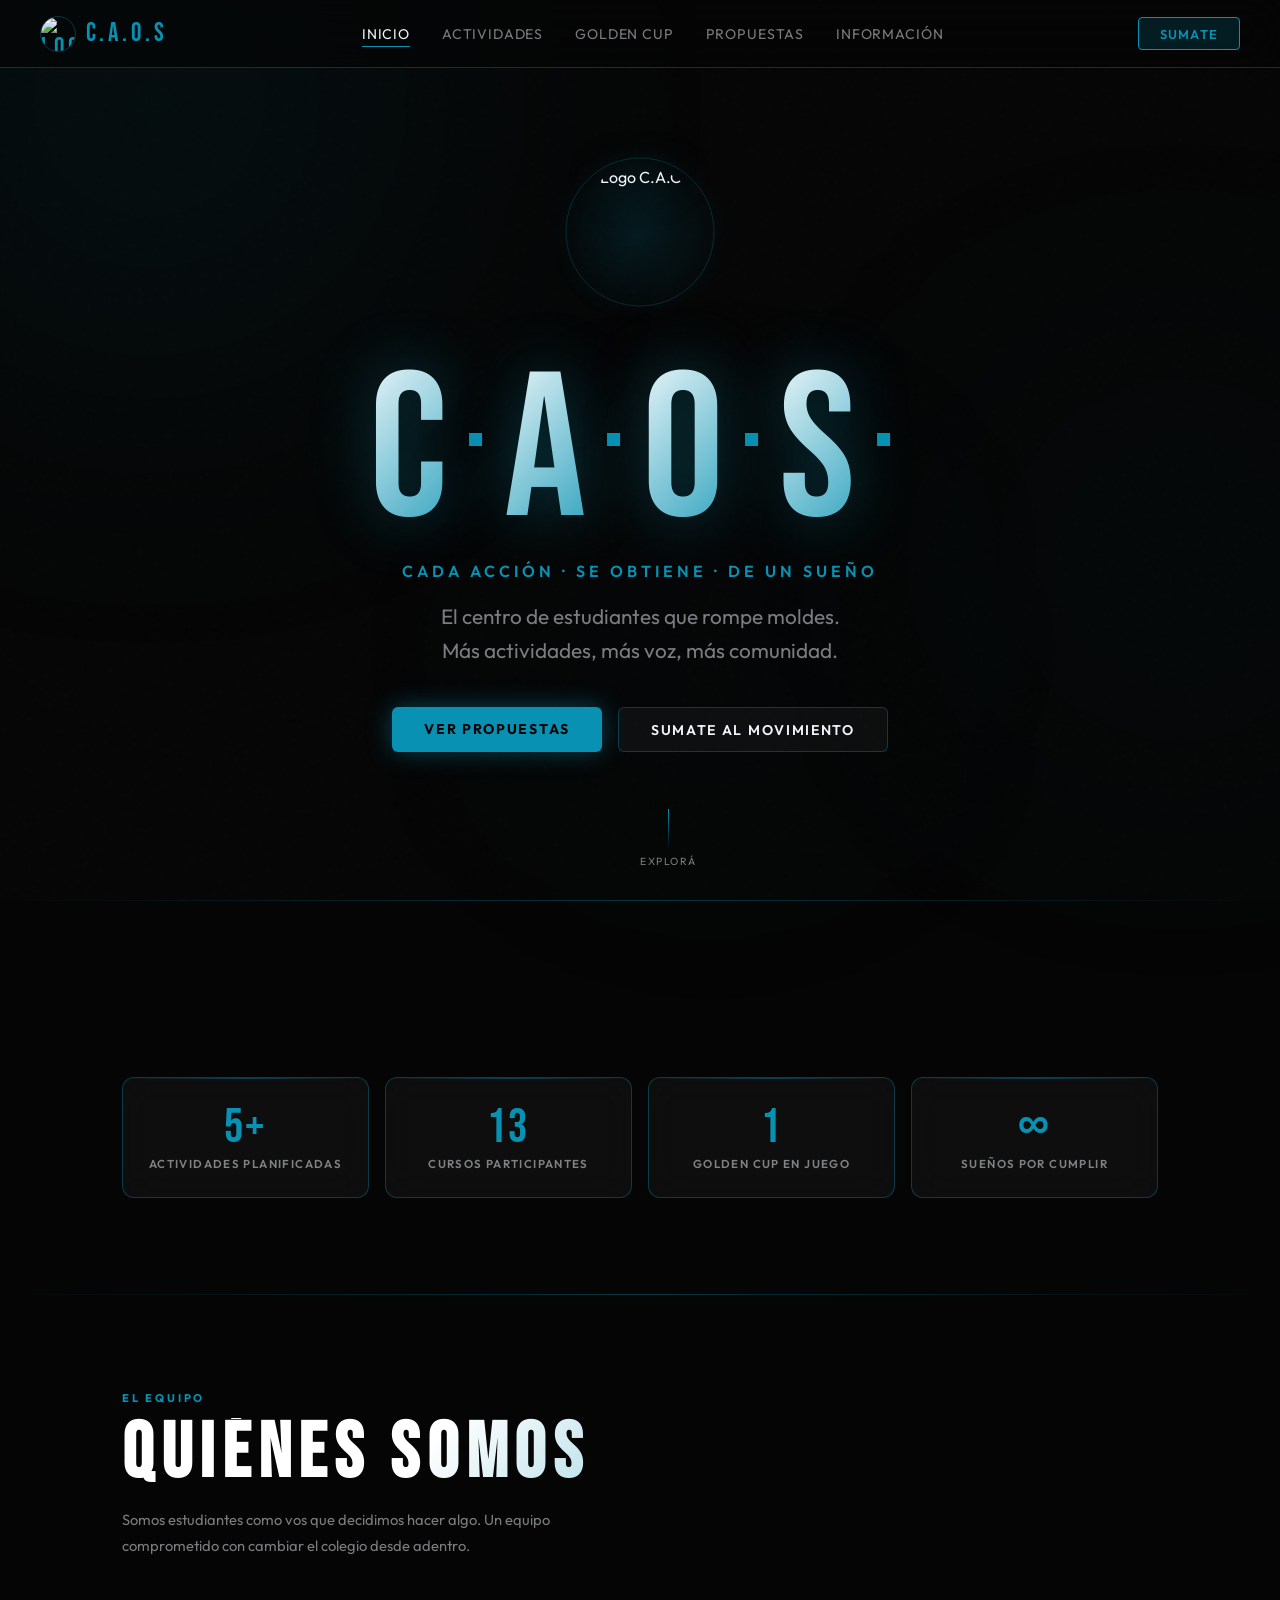
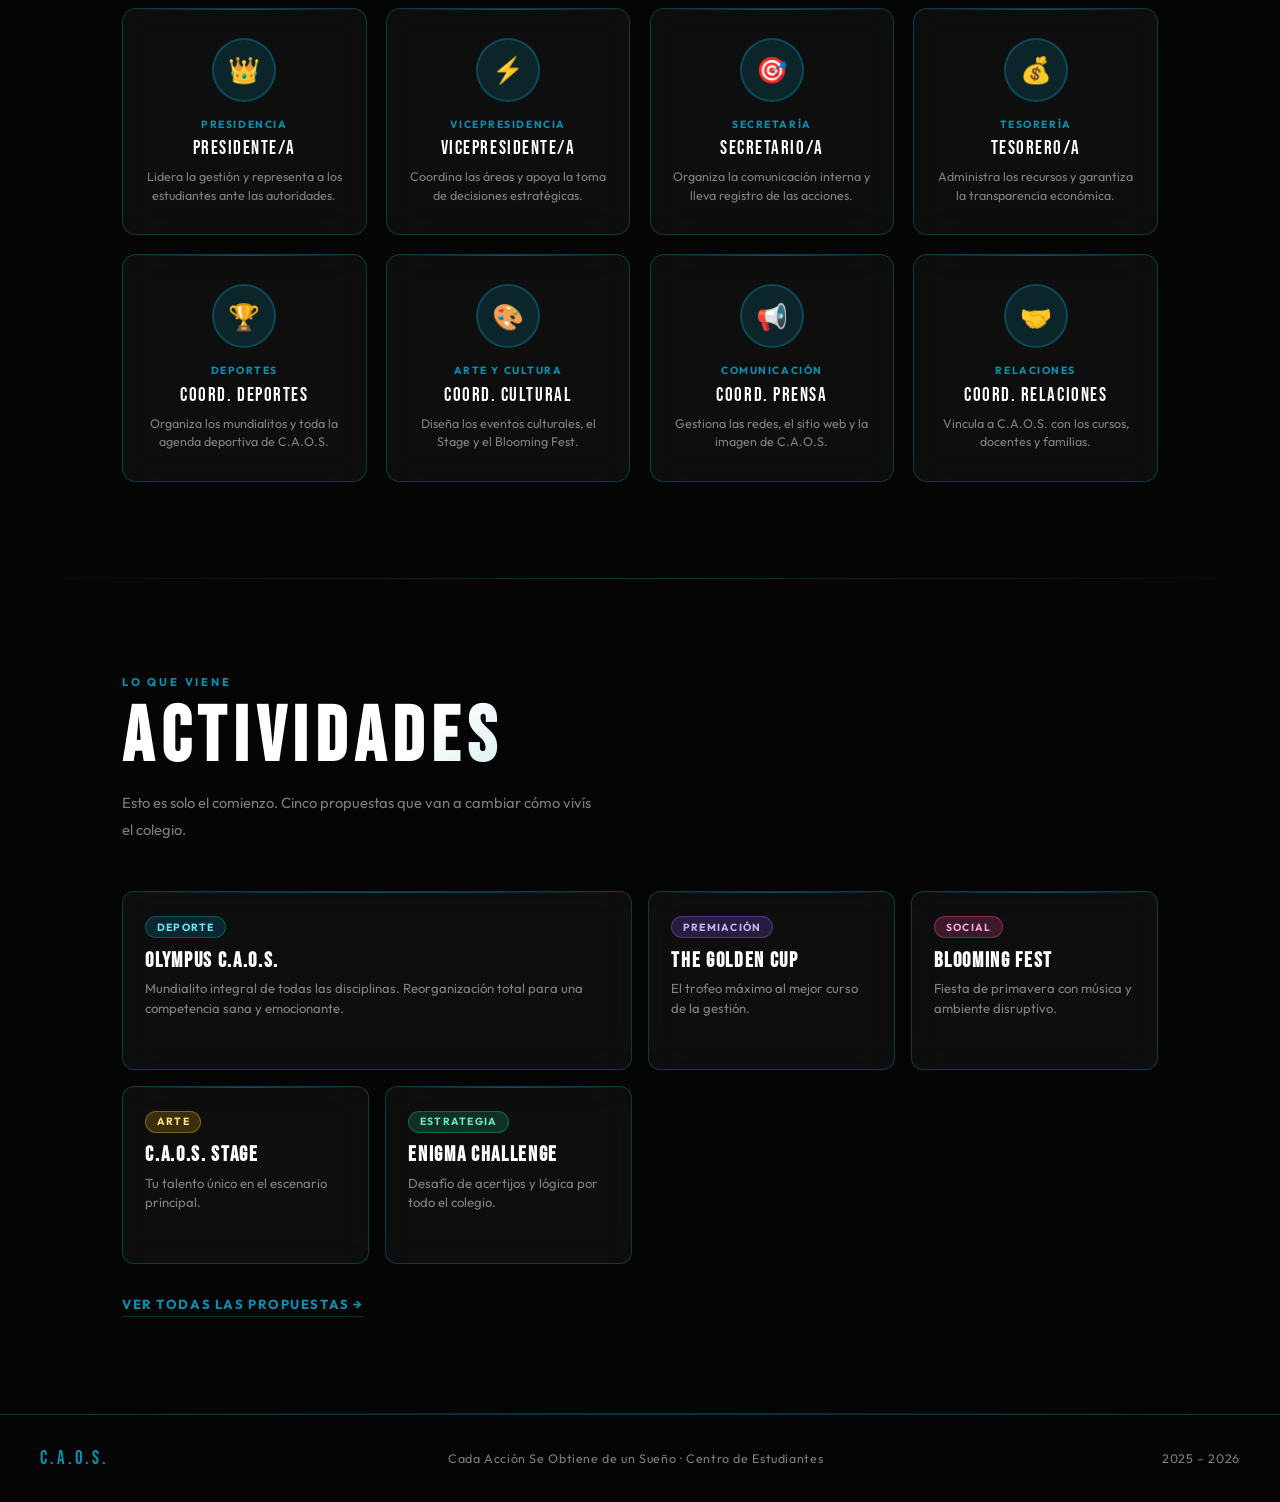
==== commit 000b64f9: "Update index.html" ====
--- a/index.html
+++ b/index.html
@@ -362,7 +362,7 @@
             <span>C.A.O.S</span>
         </a>
         <div class="nav-links">
-            <a href="caos.html" class="active">Inicio</a>
+            <a href="index.html" class="active">Inicio</a>
             <a href="actividades.html">Actividades</a>
             <a href="ranking.html">Golden Cup</a>
             <a href="propuestas.html">Propuestas</a>
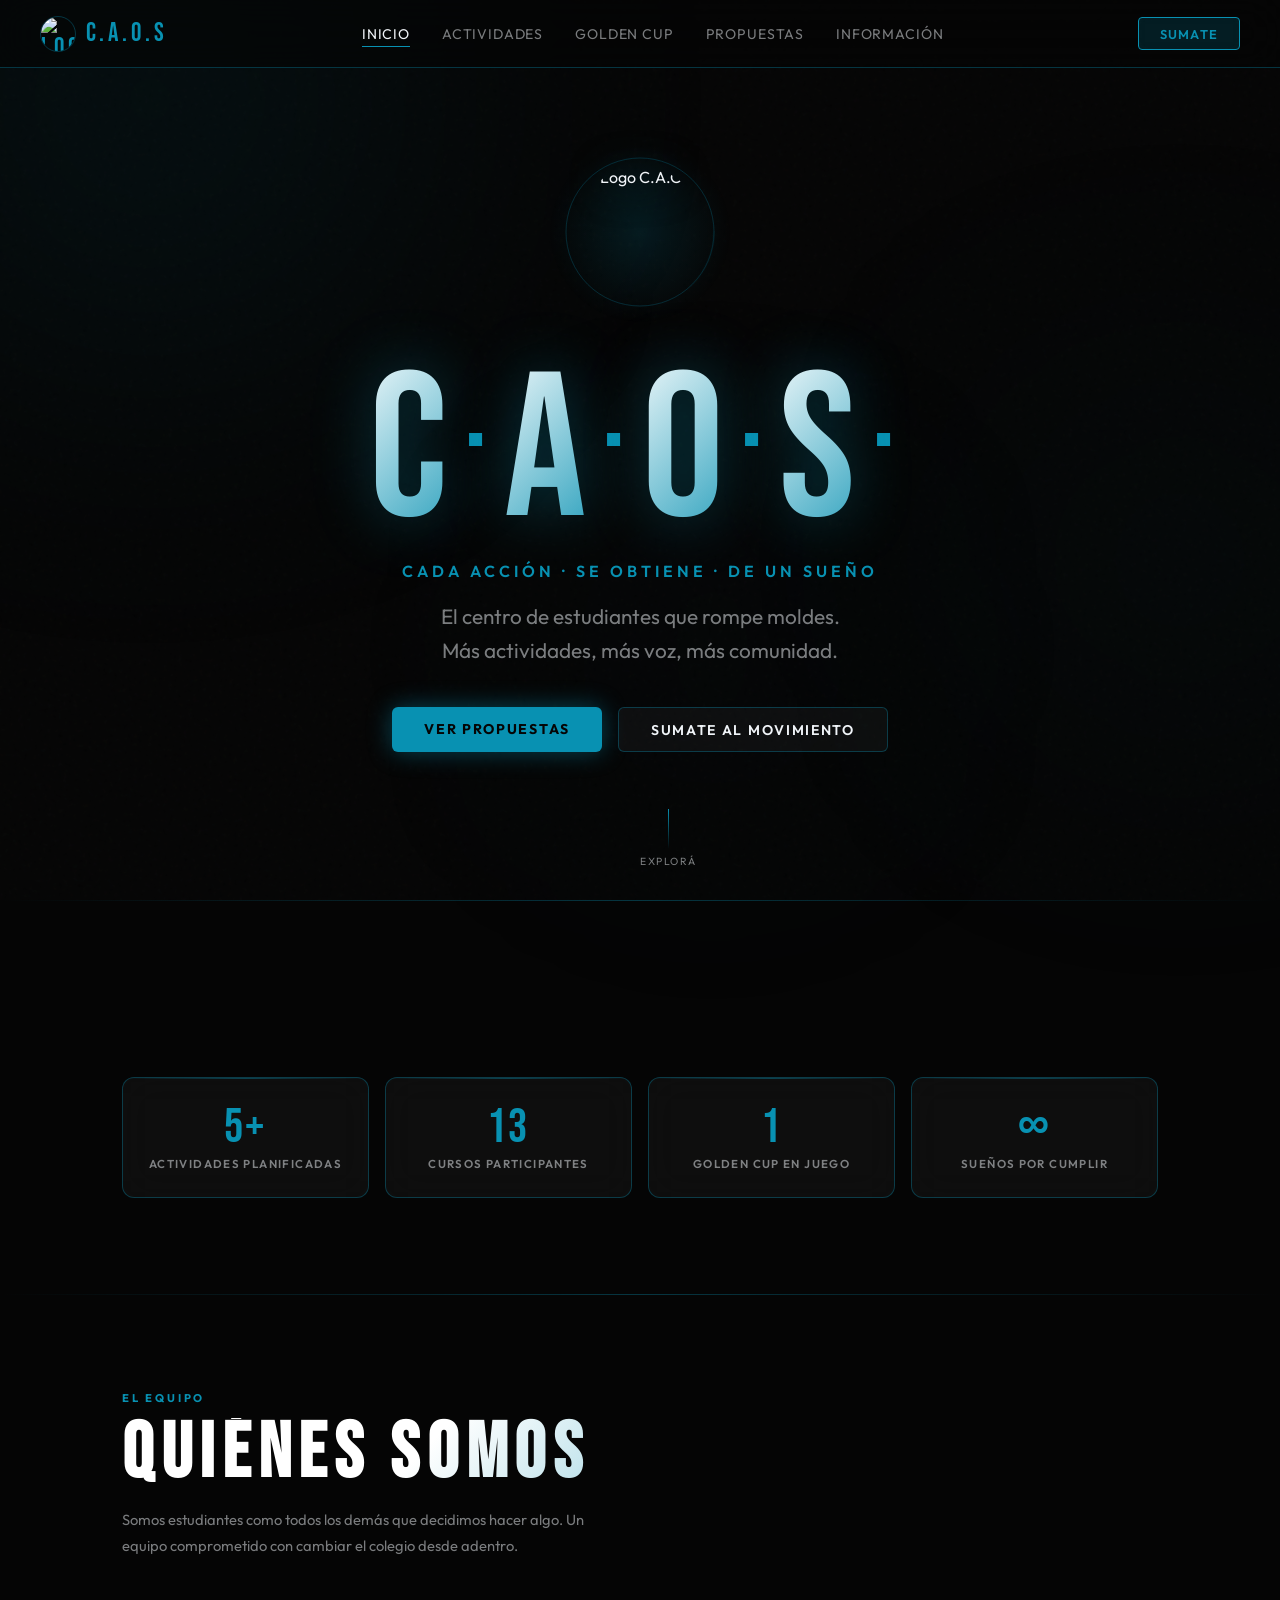
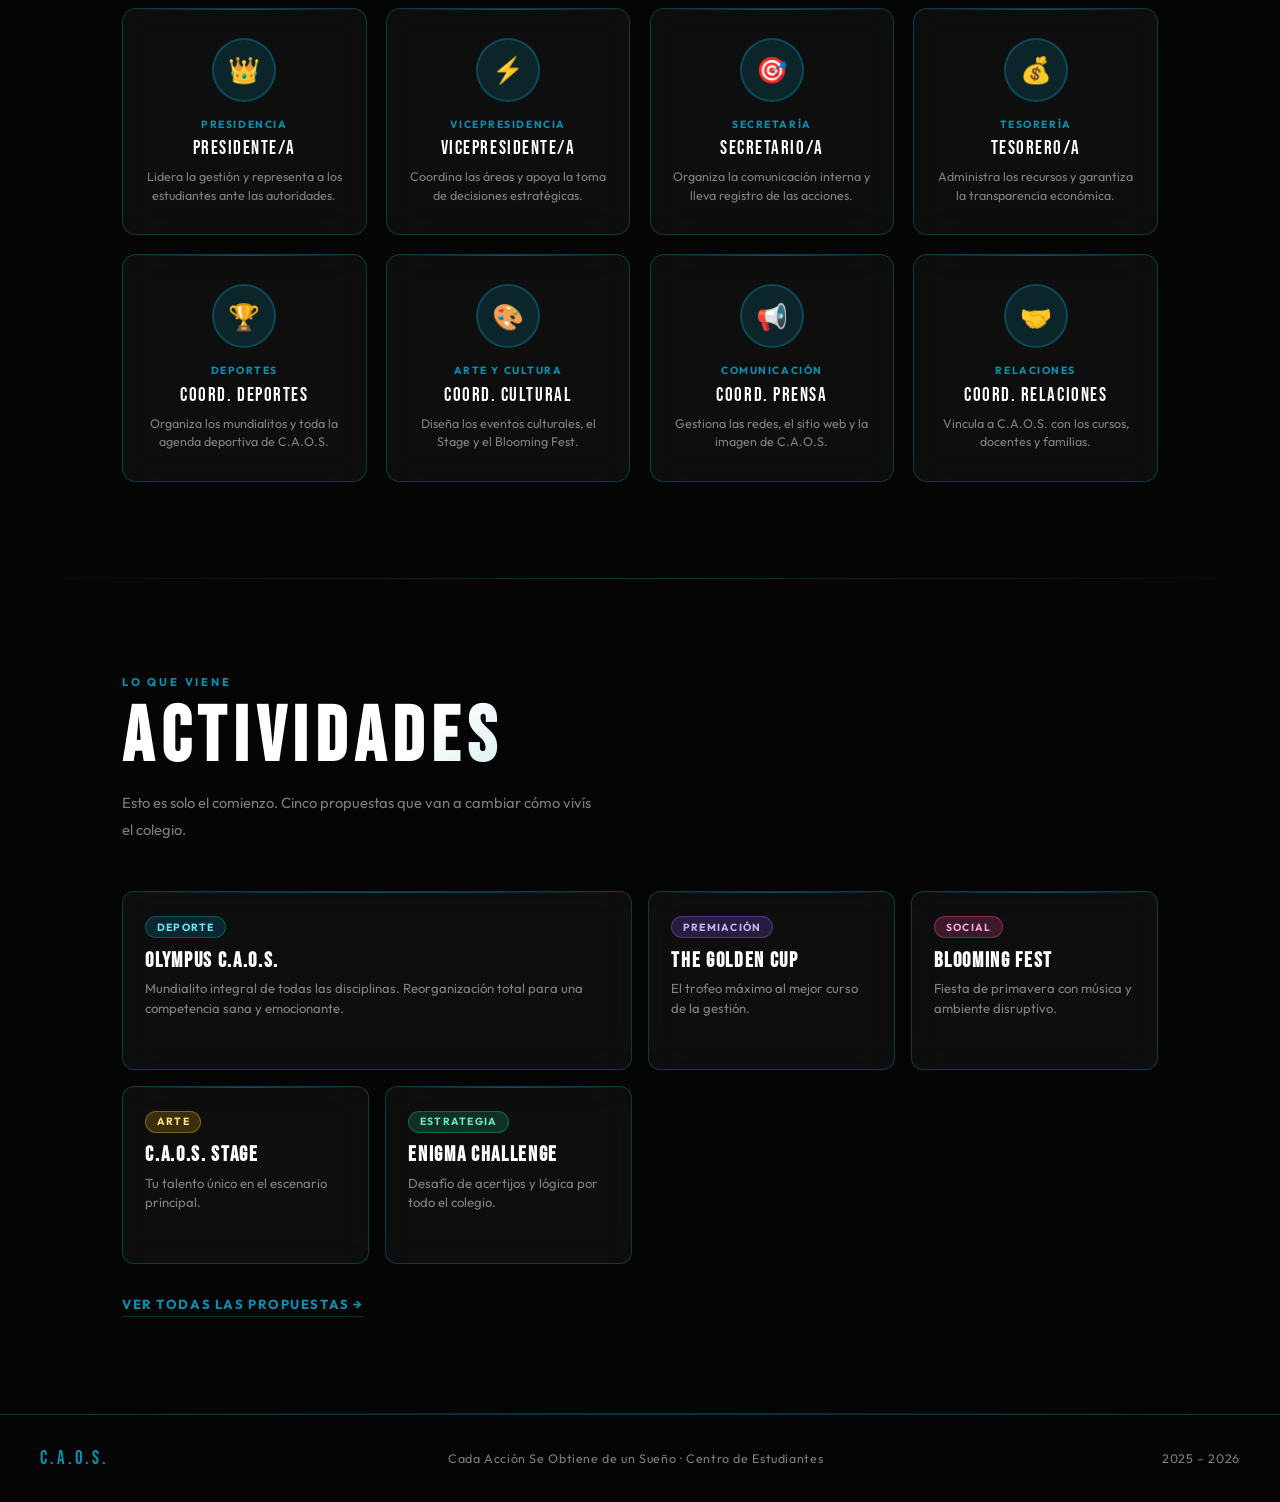
==== commit 69720daf: "Update index.html" ====
--- a/index.html
+++ b/index.html
@@ -440,7 +440,7 @@
     <section id="equipo">
         <span class="section-label">El equipo</span>
         <h2 class="section-title">QUIÉNES SOMOS</h2>
-        <p class="section-desc">Somos estudiantes como vos que decidimos hacer algo. Un equipo comprometido con cambiar el colegio desde adentro.</p>
+        <p class="section-desc">Somos estudiantes como todos los demás que decidimos hacer algo. Un equipo comprometido con cambiar el colegio desde adentro.</p>
 
         <div class="team-grid" id="teamGrid">
             <div class="team-card">
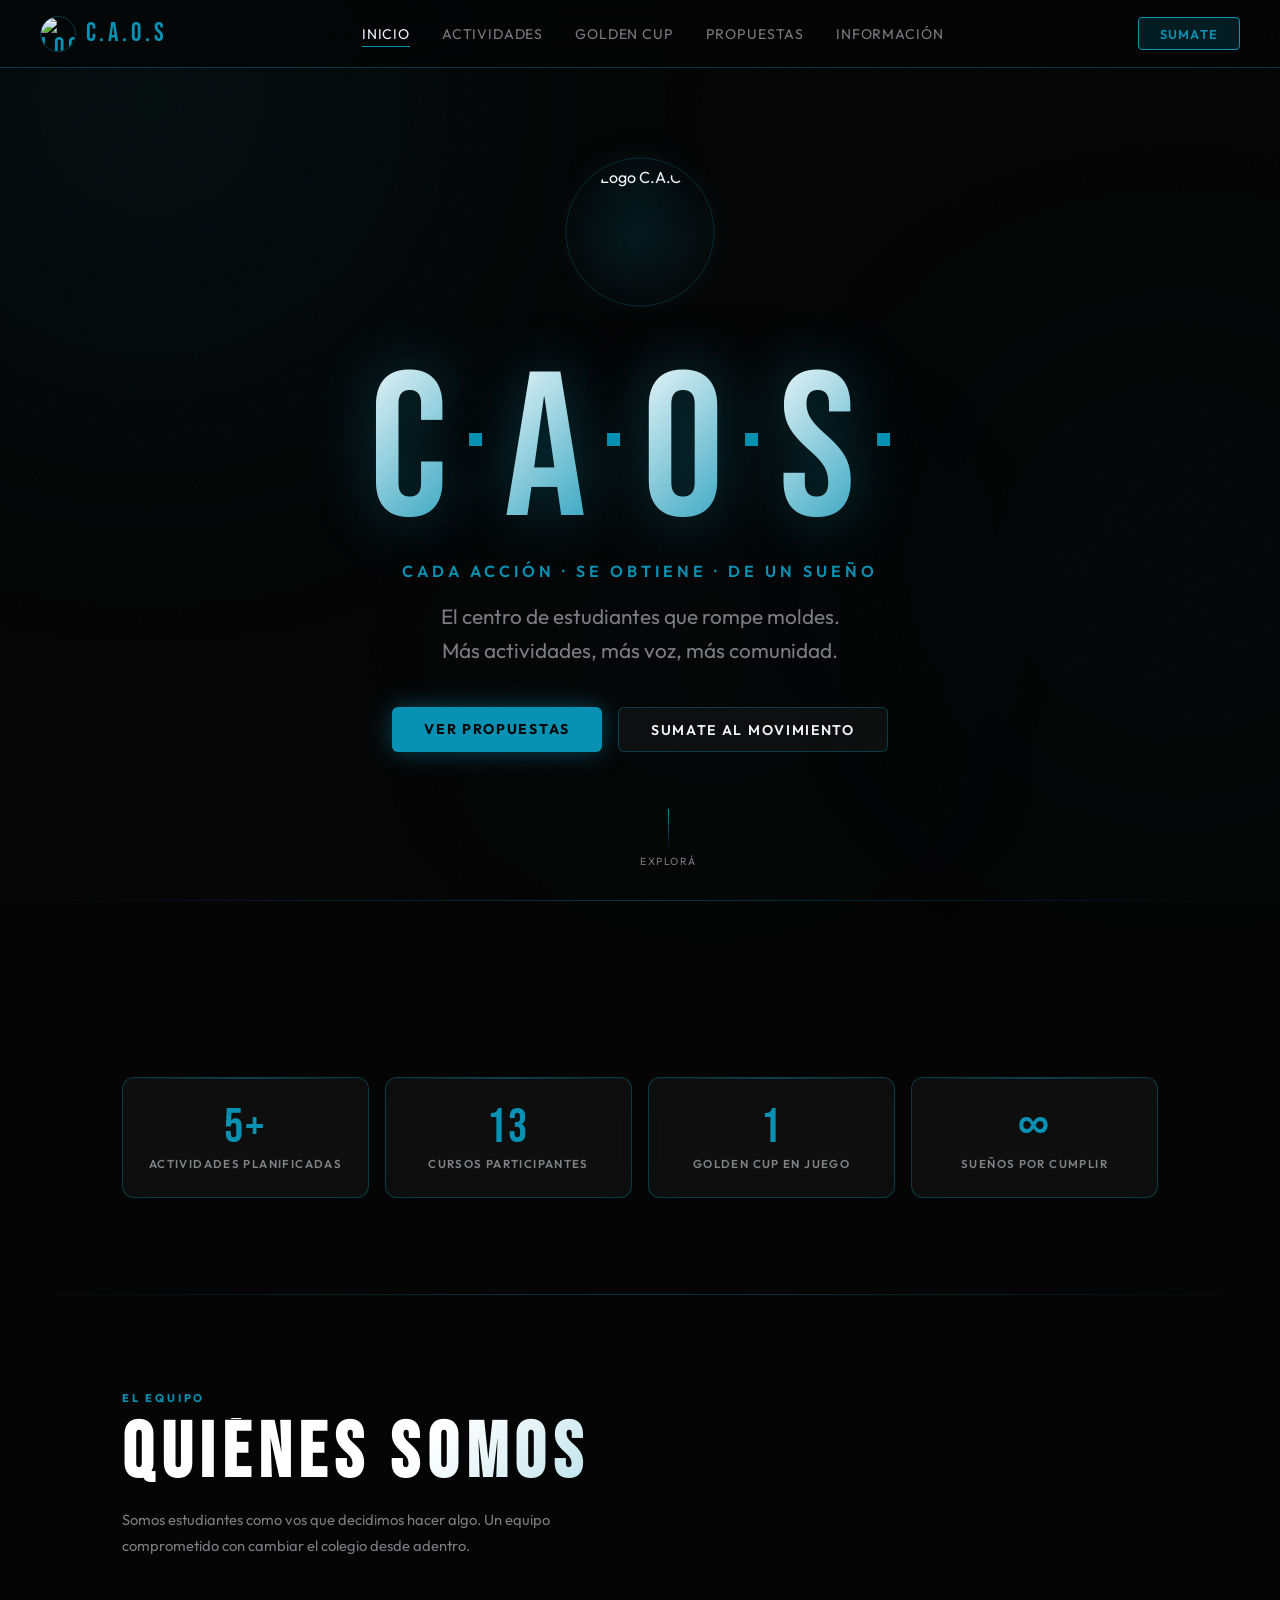
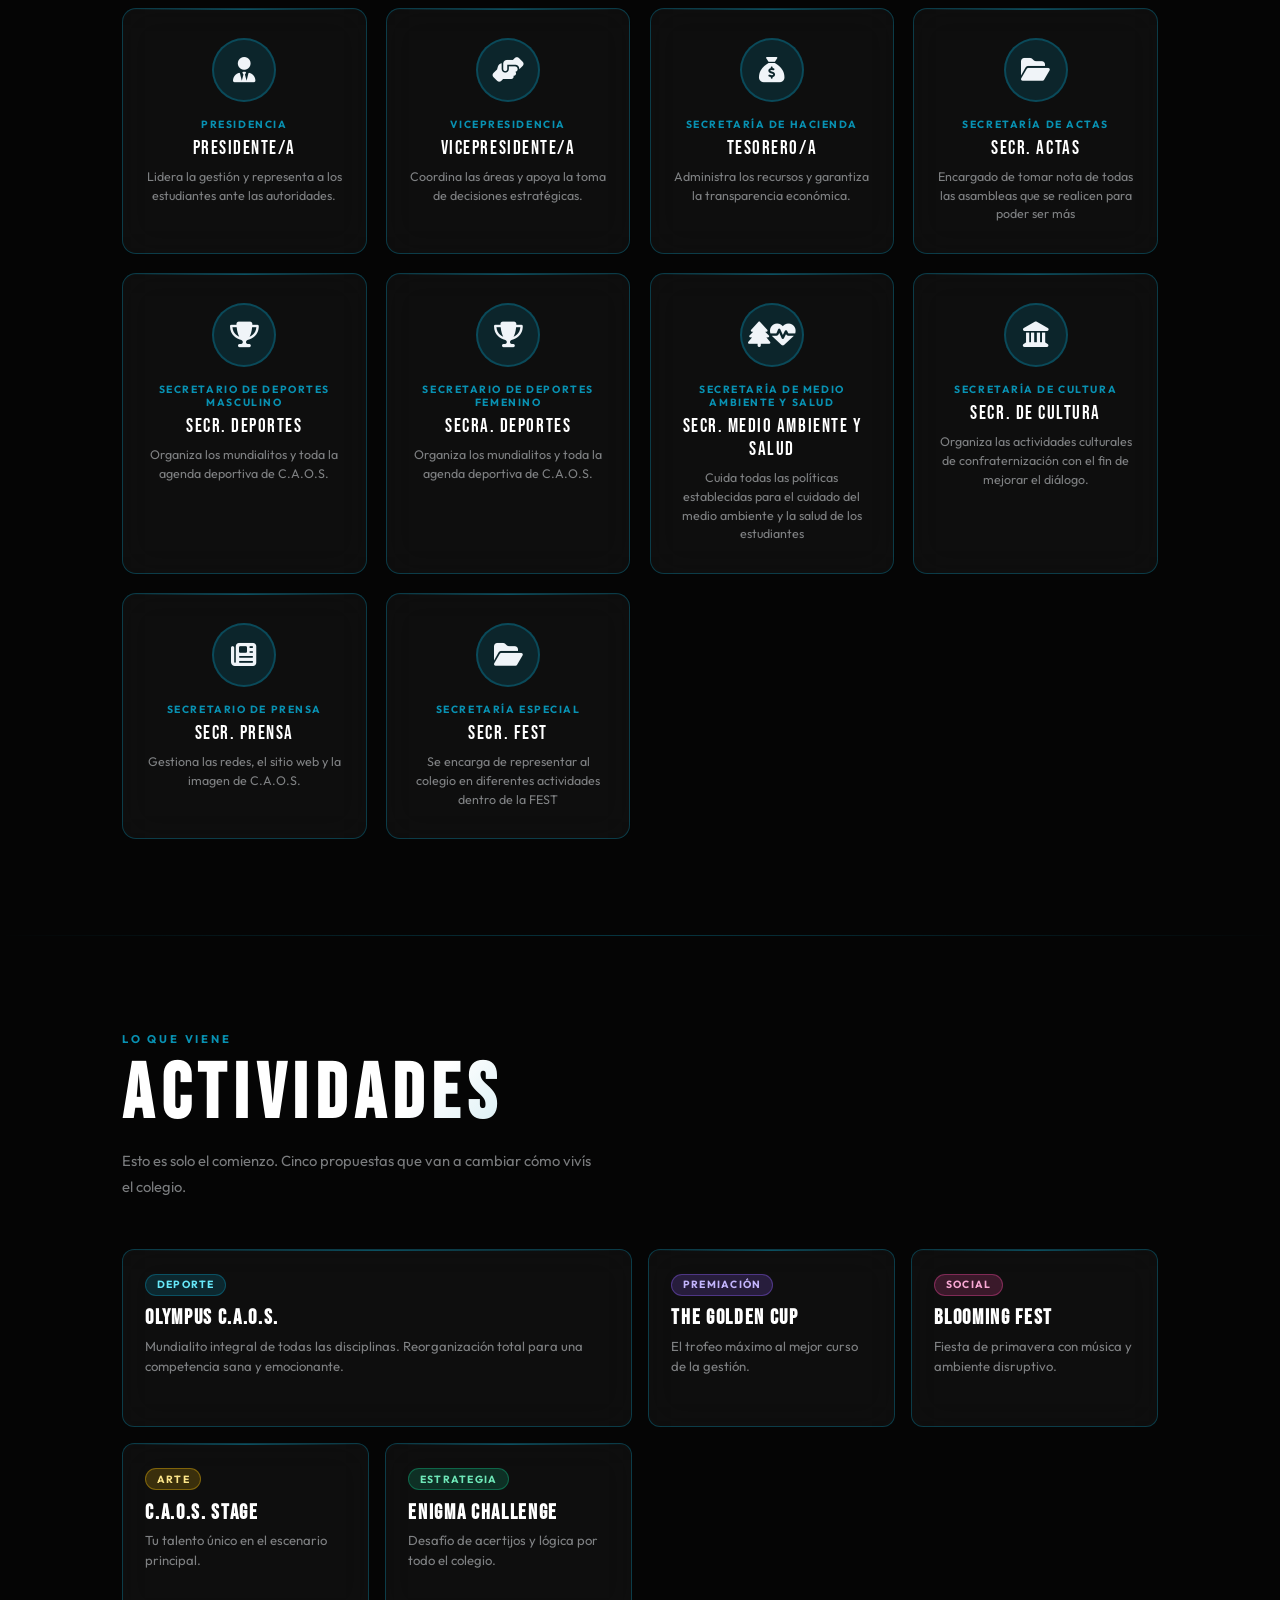
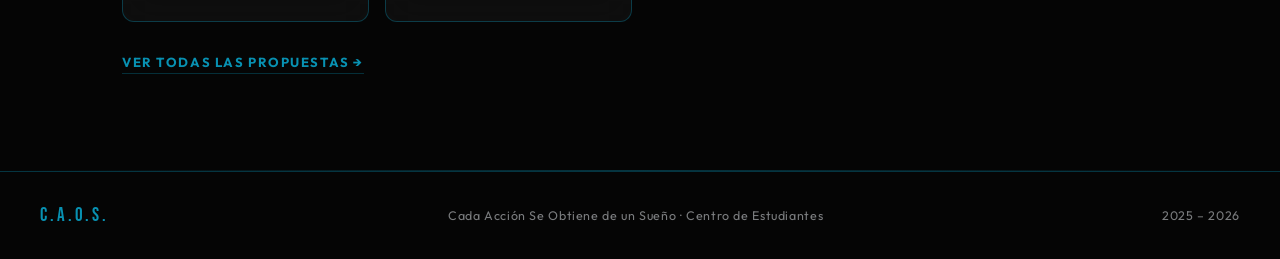
==== commit 5cb121d2: "Update index.html" ====
--- a/index.html
+++ b/index.html
@@ -5,6 +5,7 @@
     <meta name="viewport" content="width=device-width, initial-scale=1.0">
     <link href="https://fonts.googleapis.com/css2?family=Bebas+Neue&family=Outfit:wght@300;400;600;700&display=swap" rel="stylesheet">
     <link rel="icon" href="https://i.ibb.co/DfW0SY6t/Chat-GPT-Image-28-feb-2026-09-59-31.png">
+    <link rel="stylesheet" href="https://cdnjs.cloudflare.com/ajax/libs/font-awesome/6.5.1/css/all.min.css">
     <title>Inicio | C.A.O.S</title>
 
     <style>
@@ -440,56 +441,68 @@
     <section id="equipo">
         <span class="section-label">El equipo</span>
         <h2 class="section-title">QUIÉNES SOMOS</h2>
-        <p class="section-desc">Somos estudiantes como todos los demás que decidimos hacer algo. Un equipo comprometido con cambiar el colegio desde adentro.</p>
+        <p class="section-desc">Somos estudiantes como vos que decidimos hacer algo. Un equipo comprometido con cambiar el colegio desde adentro.</p>
 
         <div class="team-grid" id="teamGrid">
             <div class="team-card">
-                <div class="team-avatar">👑</div>
+                <div class="team-avatar"><i class="fa-solid fa-user-tie"></i></div>
                 <div class="team-role">Presidencia</div>
                 <div class="team-name">Presidente/a</div>
                 <div class="team-desc">Lidera la gestión y representa a los estudiantes ante las autoridades.</div>
             </div>
             <div class="team-card">
-                <div class="team-avatar">⚡</div>
+                <div class="team-avatar"><i class="fa-solid fa-handshake-angle"></i></div>
                 <div class="team-role">Vicepresidencia</div>
                 <div class="team-name">Vicepresidente/a</div>
                 <div class="team-desc">Coordina las áreas y apoya la toma de decisiones estratégicas.</div>
             </div>
             <div class="team-card">
-                <div class="team-avatar">🎯</div>
-                <div class="team-role">Secretaría</div>
-                <div class="team-name">Secretario/a</div>
-                <div class="team-desc">Organiza la comunicación interna y lleva registro de las acciones.</div>
-            </div>
-            <div class="team-card">
-                <div class="team-avatar">💰</div>
-                <div class="team-role">Tesorería</div>
+                <div class="team-avatar"><i class="fa-solid fa-sack-dollar"></i></div>
+                <div class="team-role">Secretaría de Hacienda</div>
                 <div class="team-name">Tesorero/a</div>
                 <div class="team-desc">Administra los recursos y garantiza la transparencia económica.</div>
             </div>
             <div class="team-card">
-                <div class="team-avatar">🏆</div>
-                <div class="team-role">Deportes</div>
-                <div class="team-name">Coord. Deportes</div>
+                <div class="team-avatar"><i class="fa-solid fa-folder-open"></i></div>
+                <div class="team-role">Secretaría de Actas</div>
+                <div class="team-name">Secr. Actas</div>
+                <div class="team-desc">Encargado de tomar nota de todas las asambleas que se realicen para poder ser más</div>
+            </div>
+            <div class="team-card">
+                <div class="team-avatar"><i class="fa-solid fa-trophy"></i></div>
+                <div class="team-role">Secretario de Deportes Masculino</div>
+                <div class="team-name">Secr. Deportes</div>
                 <div class="team-desc">Organiza los mundialitos y toda la agenda deportiva de C.A.O.S.</div>
             </div>
             <div class="team-card">
-                <div class="team-avatar">🎨</div>
-                <div class="team-role">Arte y Cultura</div>
-                <div class="team-name">Coord. Cultural</div>
-                <div class="team-desc">Diseña los eventos culturales, el Stage y el Blooming Fest.</div>
-            </div>
-            <div class="team-card">
-                <div class="team-avatar">📢</div>
-                <div class="team-role">Comunicación</div>
-                <div class="team-name">Coord. Prensa</div>
+                <div class="team-avatar"><i class="fa-solid fa-trophy"></i></div>
+                <div class="team-role">Secretario de Deportes Femenino</div>
+                <div class="team-name">Secra. Deportes</div>
+                <div class="team-desc">Organiza los mundialitos y toda la agenda deportiva de C.A.O.S.</div>
+            </div>
+            <div class="team-card">
+                <div class="team-avatar"><i class="fa-solid fa-tree"></i> <i class="fa-solid fa-heart-pulse"></i></div>
+                <div class="team-role">Secretaría de Medio Ambiente y Salud</div>
+                <div class="team-name">Secr. Medio Ambiente y Salud</div>
+                <div class="team-desc">Cuida todas las políticas establecidas para el cuidado del medio ambiente y la salud de los estudiantes</div>
+            </div>
+            <div class="team-card">
+                <div class="team-avatar"><i class="fa-solid fa-landmark"></i></div>
+                <div class="team-role">Secretaría de Cultura</div>
+                <div class="team-name">Secr. de Cultura</div>
+                <div class="team-desc">Organiza las actividades culturales de confraternización con el fin de mejorar el diálogo.</div>
+            </div>
+            <div class="team-card">
+                <div class="team-avatar"><i class="fa-solid fa-newspaper"></i></div>
+                <div class="team-role">Secretario de Prensa</div>
+                <div class="team-name">Secr. Prensa</div>
                 <div class="team-desc">Gestiona las redes, el sitio web y la imagen de C.A.O.S.</div>
             </div>
             <div class="team-card">
-                <div class="team-avatar">🤝</div>
-                <div class="team-role">Relaciones</div>
-                <div class="team-name">Coord. Relaciones</div>
-                <div class="team-desc">Vincula a C.A.O.S. con los cursos, docentes y familias.</div>
+                <div class="team-avatar"><i class="fa-solid fa-folder-open"></i></div>
+                <div class="team-role">Secretaría Especial</div>
+                <div class="team-name">Secr. FEST</div>
+                <div class="team-desc">Se encarga de representar al colegio en diferentes actividades dentro de la FEST</div>
             </div>
         </div>
     </section>
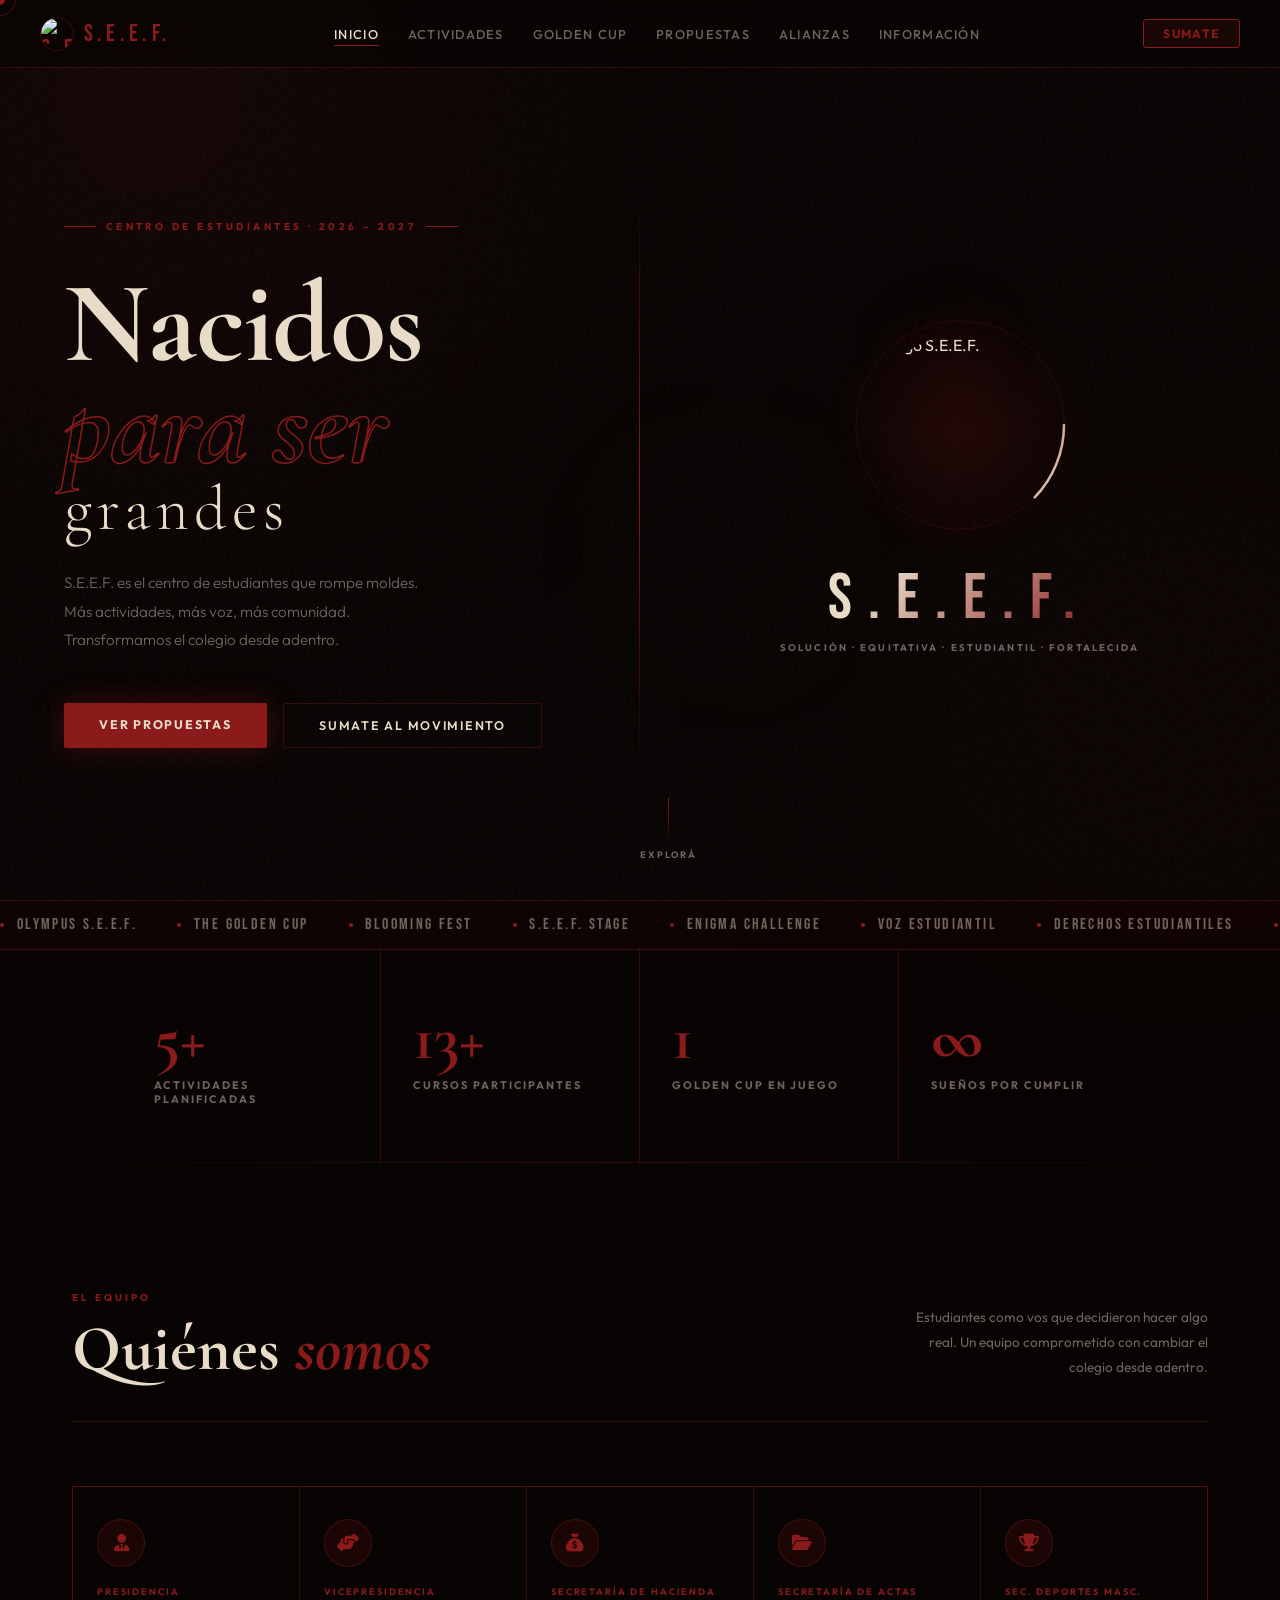
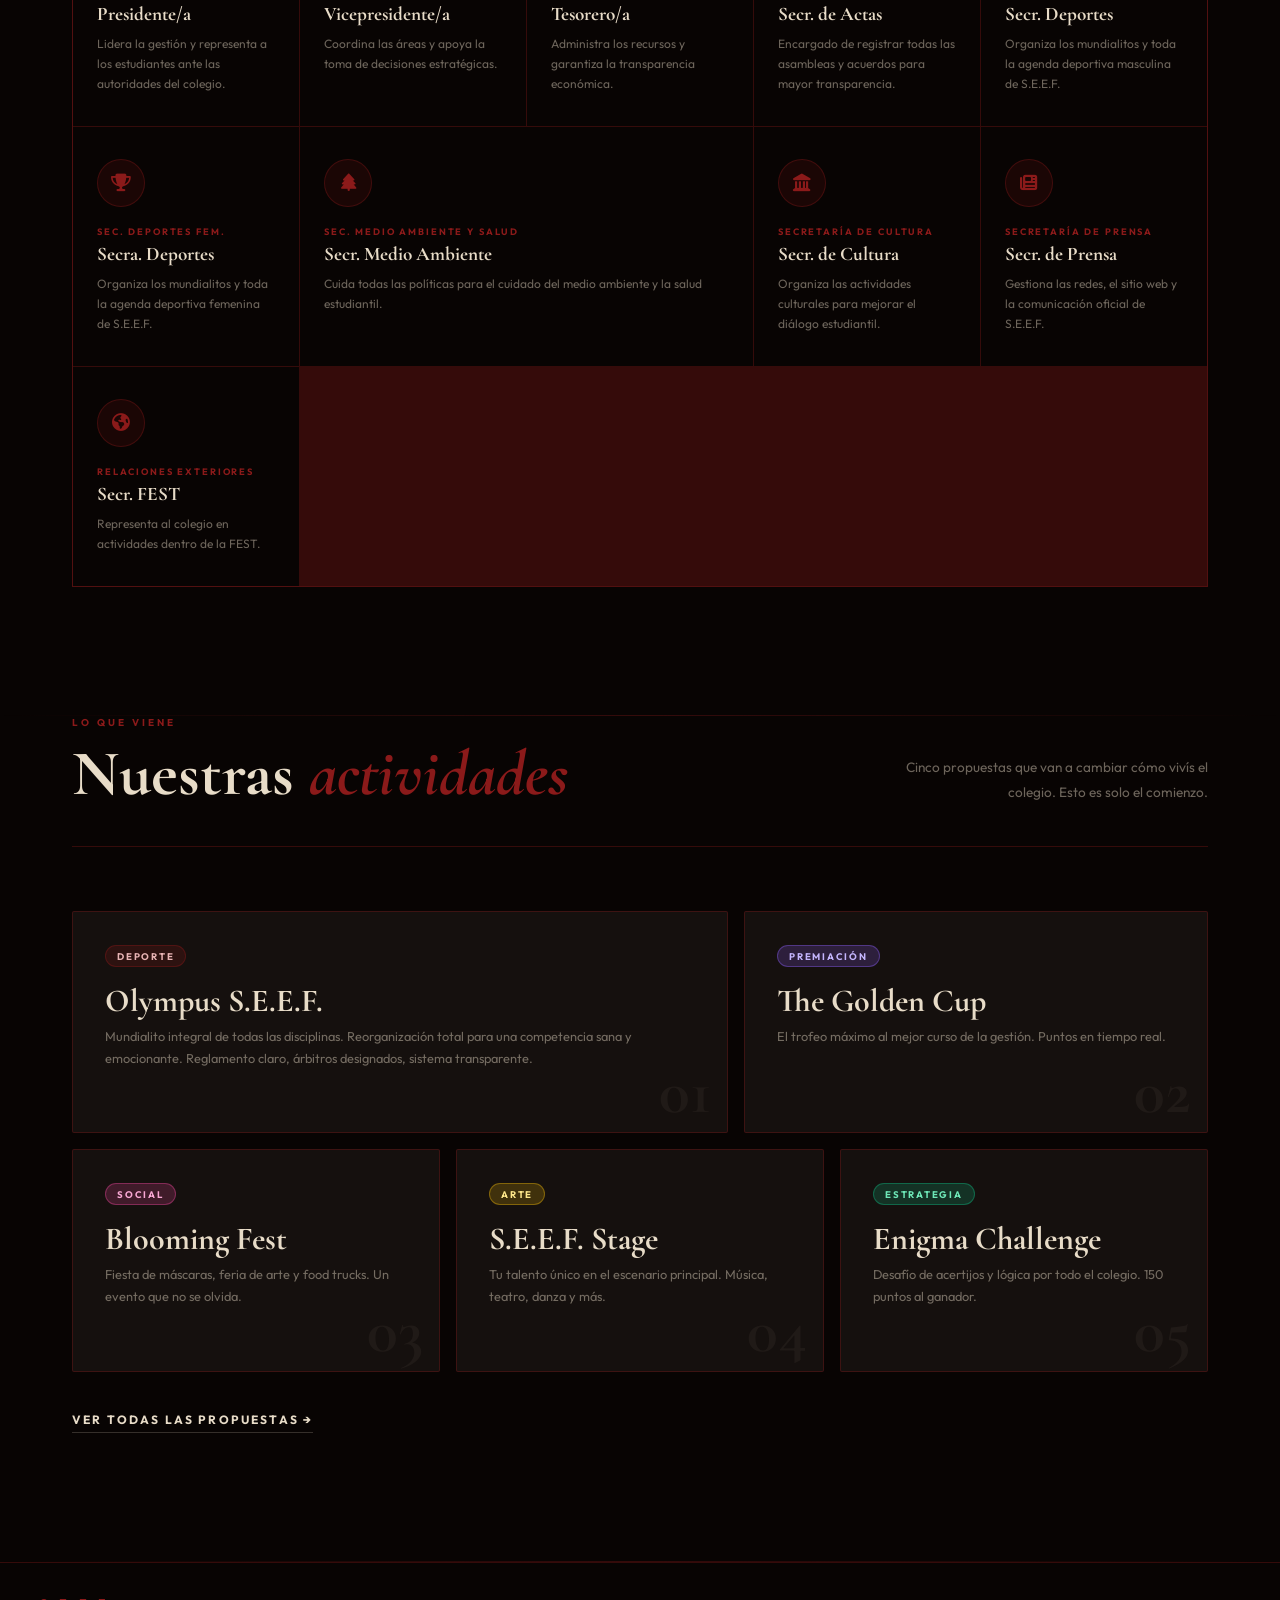
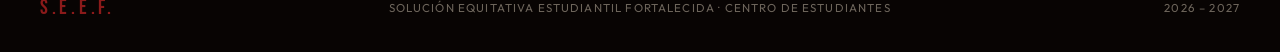
==== commit 55123fa5: "Update index.html" ====
--- a/index.html
+++ b/index.html
@@ -3,21 +3,22 @@
 <head>
     <meta charset="UTF-8">
     <meta name="viewport" content="width=device-width, initial-scale=1.0">
-    <link href="https://fonts.googleapis.com/css2?family=Bebas+Neue&family=Outfit:wght@300;400;600;700&display=swap" rel="stylesheet">
-    <link rel="icon" href="https://i.ibb.co/DfW0SY6t/Chat-GPT-Image-28-feb-2026-09-59-31.png">
+    <link rel="icon" href="https://i.ibb.co/S47yN9h3/Logo-Logotipo-Marca-Personal-Negocio-Sencillo-Rosa.png">
+    <link href="https://fonts.googleapis.com/css2?family=Cormorant+Garamond:ital,wght@0,300;0,400;0,600;0,700;1,300;1,400;1,700&family=Outfit:wght@200;300;400;500;600;700&family=Bebas+Neue&display=swap" rel="stylesheet">
     <link rel="stylesheet" href="https://cdnjs.cloudflare.com/ajax/libs/font-awesome/6.5.1/css/all.min.css">
-    <title>Inicio | C.A.O.S</title>
-
+    <title>Inicio | S.E.E.F.</title>
     <style>
         :root {
-            --bg:           #050505;
-            --cyan:         #0891b2;
-            --cyan-dim:     rgba(8, 145, 178, 0.18);
-            --cyan-glow:    rgba(8, 145, 178, 0.45);
-            --glass-bg:     rgba(255,255,255,0.04);
-            --glass-border: rgba(8, 145, 178, 0.35);
-            --text:         #f0f4f8;
-            --muted:        rgba(240,244,248,0.5);
+            --bg:       #080403;
+            --granate:  #8b1a1a;
+            --granate2: #b02020;
+            --beige:    #e8dcc8;
+            --beige2:   #d4c4a8;
+            --beige-dim: rgba(232,220,200,0.06);
+            --border:   rgba(139,26,26,0.35);
+            --glow:     rgba(139,26,26,0.6);
+            --muted:    rgba(232,220,200,0.45);
+            --text:     #e8dcc8;
         }
 
         *, *::before, *::after { box-sizing: border-box; margin: 0; padding: 0; }
@@ -28,555 +29,753 @@
             color: var(--text);
             font-family: 'Outfit', sans-serif;
             overflow-x: hidden;
-        }
-
+            cursor: none;
+        }
+
+        /* ── CURSOR ── */
+        #cur {
+            position: fixed; width: 10px; height: 10px;
+            background: var(--granate); border-radius: 50%;
+            pointer-events: none; z-index: 9999;
+            transform: translate(-50%,-50%);
+            transition: width .25s, height .25s, background .25s;
+        }
+        #curRing {
+            position: fixed; width: 32px; height: 32px;
+            border: 1px solid rgba(139,26,26,.5); border-radius: 50%;
+            pointer-events: none; z-index: 9998;
+            transform: translate(-50%,-50%);
+            transition: left .12s ease-out, top .12s ease-out, width .3s, height .3s;
+        }
+        body.cursor-hover #cur { width: 18px; height: 18px; }
+        body.cursor-hover #curRing { width: 52px; height: 52px; border-color: var(--granate); }
+
+        /* ── NOISE ── */
         body::before {
             content: '';
             position: fixed; inset: 0;
-            background-image: url("data:image/svg+xml,%3Csvg viewBox='0 0 200 200' xmlns='http://www.w3.org/2000/svg'%3E%3Cfilter id='n'%3E%3CfeTurbulence type='fractalNoise' baseFrequency='0.9' numOctaves='4' stitchTiles='stitch'/%3E%3C/filter%3E%3Crect width='100%25' height='100%25' filter='url(%23n)' opacity='0.04'/%3E%3C/svg%3E");
-            pointer-events: none; z-index: 0; opacity: .5;
-        }
-
-        /* BLOBS */
-        .blob { position: fixed; border-radius: 50%; filter: blur(140px); pointer-events: none; z-index: 0; }
-        .blob-1 { width: 700px; height: 700px; background: radial-gradient(circle, rgba(8,145,178,0.14) 0%, transparent 70%); top: -250px; left: -200px; animation: drift 14s ease-in-out infinite alternate; }
-        .blob-2 { width: 500px; height: 500px; background: radial-gradient(circle, rgba(8,145,178,0.08) 0%, transparent 70%); bottom: 10%; right: -150px; animation: drift 18s ease-in-out infinite alternate-reverse; }
-        .blob-3 { width: 400px; height: 400px; background: radial-gradient(circle, rgba(8,145,178,0.06) 0%, transparent 70%); top: 50%; left: 40%; animation: drift 12s ease-in-out infinite alternate; }
-        @keyframes drift { from { transform: translateY(0) scale(1); } to { transform: translateY(50px) scale(1.1); } }
-
-        /* NAVBAR */
-        .navbar {
-            position: fixed; top: 0; left: 0; right: 0; z-index: 100;
-            display: flex; align-items: center; justify-content: space-between;
-            padding: 0 2.5rem; height: 68px;
-            background: rgba(5,5,5,0.65); backdrop-filter: blur(20px);
-            border-bottom: 1px solid var(--glass-border);
-        }
-        .nav-brand { display: flex; align-items: center; gap: .6rem; font-family: 'Bebas Neue', sans-serif; font-size: 1.6rem; letter-spacing: .15em; color: var(--cyan); text-decoration: none; }
-        .nav-brand .logo { width: 36px; height: 36px; border-radius: 50%; border: 1.5px solid var(--glass-border); }
-        .nav-links { display: flex; gap: 2rem; }
-        .nav-links a { color: var(--muted); text-decoration: none; font-size: .88rem; font-weight: 400; letter-spacing: .06em; text-transform: uppercase; transition: color .25s; position: relative; }
-        .nav-links a::after { content: ''; position: absolute; bottom: -4px; left: 0; right: 0; height: 1px; background: var(--cyan); transform: scaleX(0); transform-origin: left; transition: transform .3s; }
-        .nav-links a:hover, .nav-links a.active { color: var(--text); }
-        .nav-links a.active::after, .nav-links a:hover::after { transform: scaleX(1); }
-        .btn-sumate { text-decoration: none; padding: .45rem 1.3rem; border: 1.5px solid var(--cyan); border-radius: 4px; color: var(--cyan); font-size: .8rem; font-weight: 600; letter-spacing: .1em; text-transform: uppercase; background: var(--cyan-dim); backdrop-filter: blur(8px); transition: background .25s, color .25s, box-shadow .25s; }
-        .btn-sumate:hover { background: var(--cyan); color: #050505; box-shadow: 0 0 20px var(--cyan-glow); }
-
-        /* ══════════════════════════════
-           HERO
-        ══════════════════════════════ */
+            background-image: url("data:image/svg+xml,%3Csvg viewBox='0 0 256 256' xmlns='http://www.w3.org/2000/svg'%3E%3Cfilter id='n'%3E%3CfeTurbulence type='fractalNoise' baseFrequency='0.88' numOctaves='4' stitchTiles='stitch'/%3E%3C/filter%3E%3Crect width='100%25' height='100%25' filter='url(%23n)' opacity='0.032'/%3E%3C/svg%3E");
+            pointer-events: none; z-index: 0;
+        }
+
+        /* ── BLOBS ── */
+        .blob { position: fixed; border-radius: 50%; filter: blur(150px); pointer-events: none; z-index: 0; }
+        .b1 { width:800px; height:800px; background:radial-gradient(circle,rgba(139,26,26,.18) 0%,transparent 70%); top:-300px; left:-250px; animation: db 18s ease-in-out infinite alternate; }
+        .b2 { width:600px; height:600px; background:radial-gradient(circle,rgba(139,26,26,.1) 0%,transparent 70%); bottom:-100px; right:-200px; animation: db 22s ease-in-out infinite alternate-reverse; }
+        .b3 { width:300px; height:300px; background:radial-gradient(circle,rgba(232,220,200,.03) 0%,transparent 70%); top:45%; left:45%; animation: db 14s ease-in-out infinite alternate; }
+        @keyframes db { from{transform:translateY(0) scale(1)} to{transform:translateY(60px) scale(1.1)} }
+
+        /* ── NAVBAR ── */
+        .nav {
+            position: fixed; top:0; left:0; right:0; z-index:100;
+            height: 68px; display:flex; align-items:center; justify-content:space-between;
+            padding: 0 2.5rem;
+            background: rgba(8,4,3,.75); backdrop-filter: blur(24px);
+            border-bottom: 1px solid var(--border);
+        }
+        .nav-brand { display:flex; align-items:center; gap:.6rem; text-decoration:none; font-family:'Bebas Neue',sans-serif; font-size:1.5rem; letter-spacing:.18em; color:var(--granate); }
+        .nav-brand img { width:34px; height:34px; border-radius:50%; border:1.5px solid var(--border); object-fit:cover; }
+        .nav-links { display:flex; gap:1.8rem; }
+        .nav-links a { color:var(--muted); text-decoration:none; font-size:.8rem; font-weight:500; letter-spacing:.1em; text-transform:uppercase; transition:color .2s; position:relative; }
+        .nav-links a::after { content:''; position:absolute; bottom:-4px; left:0; right:0; height:1px; background:var(--granate); transform:scaleX(0); transform-origin:left; transition:transform .3s; }
+        .nav-links a:hover,.nav-links a.active { color:var(--beige); }
+        .nav-links a.active::after,.nav-links a:hover::after { transform:scaleX(1); }
+        .nav-cta { text-decoration:none; padding:.4rem 1.2rem; border:1.5px solid var(--granate); color:var(--granate); font-size:.75rem; font-weight:700; letter-spacing:.12em; text-transform:uppercase; border-radius:3px; background:rgba(139,26,26,.12); transition:all .25s; }
+        .nav-cta:hover { background:var(--granate); color:var(--beige); box-shadow:0 0 24px var(--glow); }
+        .ham { display:none; flex-direction:column; gap:5px; background:none; border:none; cursor:none; padding:.4rem; }
+        .ham span { display:block; width:22px; height:2px; background:var(--granate); border-radius:2px; transition:transform .3s,opacity .3s; }
+        .ham.active span:nth-child(1){transform:translateY(7px) rotate(45deg)}
+        .ham.active span:nth-child(2){opacity:0}
+        .ham.active span:nth-child(3){transform:translateY(-7px) rotate(-45deg)}
+        .mob-menu { display:none; position:fixed; top:68px; left:0; right:0; background:rgba(8,4,3,.97); backdrop-filter:blur(20px); border-bottom:1px solid var(--border); z-index:199; flex-direction:column; padding:1.5rem; gap:.8rem; }
+        .mob-menu.open { display:flex; }
+        .mob-menu a { color:var(--muted); text-decoration:none; font-size:.92rem; font-weight:500; letter-spacing:.08em; text-transform:uppercase; padding:.55rem 0; border-bottom:1px solid var(--border); transition:color .2s; }
+        .mob-menu a:last-child { border-bottom:none; }
+        .mob-menu a:hover,.mob-menu a.active { color:var(--granate); }
+
+        /* ══════════════════════
+           HERO — SPLIT LAYOUT
+        ══════════════════════ */
         .hero {
+            position: relative; z-index:1;
+            min-height: 100vh;
+            display: grid;
+            grid-template-columns: 1fr 1fr;
+            padding-top: 68px;
+            overflow: hidden;
+        }
+
+        /* Left panel */
+        .hero-left {
+            display: flex; flex-direction:column; justify-content:center;
+            padding: 6rem 4rem 6rem 4rem;
             position: relative;
-            min-height: 100vh;
-            display: flex; flex-direction: column;
-            align-items: center; justify-content: center;
-            text-align: center;
-            padding: 68px 2rem 4rem;
-            overflow: hidden;
-        }
-
-        /* BG STRIP */
-        .bg-strip { position: absolute; inset: 0; overflow: hidden; z-index: 0; }
-        .bg-track { display: flex; height: 100%; animation: scroll-bg 25s linear infinite; }
-        .bg-track img { height: 100%; width: auto; object-fit: cover; opacity: .04; filter: saturate(0); flex-shrink: 0; }
-        @keyframes scroll-bg { from { transform: translateX(0); } to { transform: translateX(-50%); } }
-
-        /* LOGO ANIMADO */
-        .logo-hero {
-            position: relative; z-index: 2;
-            margin-bottom: 2.5rem;
-            opacity: 0; animation: popIn .9s .2s cubic-bezier(.34,1.56,.64,1) forwards;
-        }
-        @keyframes popIn { from { transform: scale(0.4) rotate(-15deg); opacity: 0; } to { transform: scale(1) rotate(0deg); opacity: 1; } }
-
-        .logo-ring {
-            position: relative;
-            width: 160px; height: 160px;
-            margin: 0 auto;
-        }
-        .logo-ring img {
-            width: 130px; height: 130px;
-            border-radius: 50%;
-            position: absolute; top: 50%; left: 50%;
-            transform: translate(-50%, -50%);
-            z-index: 2;
-            filter: drop-shadow(0 0 20px rgba(8,145,178,.5));
-        }
-        /* Anillo giratorio */
-        .ring-svg {
-            position: absolute; inset: 0;
-            width: 100%; height: 100%;
-            animation: spin 8s linear infinite;
-        }
-        @keyframes spin { from { transform: rotate(0deg); } to { transform: rotate(360deg); } }
-
-        /* Pulso */
-        .logo-ring::after {
-            content: '';
-            position: absolute; inset: -12px;
-            border-radius: 50%;
-            background: radial-gradient(circle, rgba(8,145,178,.15) 0%, transparent 70%);
-            animation: pulse 2.5s ease-in-out infinite;
-        }
-        @keyframes pulse { 0%,100% { transform: scale(1); opacity: .6; } 50% { transform: scale(1.12); opacity: 1; } }
-
-        /* SIGLA ANIMADA */
-        .sigla {
-            position: relative; z-index: 2;
-            font-family: 'Bebas Neue', sans-serif;
-            font-size: clamp(5rem, 16vw, 14rem);
-            letter-spacing: .08em; line-height: 1;
-            margin-bottom: .3rem;
-            opacity: 0; transform: translateY(30px);
-            animation: fadeUp .8s .6s forwards;
-        }
-        @keyframes fadeUp { to { opacity: 1; transform: translateY(0); } }
-
-        .sigla .c { color: #fff; }
-        .sigla .dot { color: var(--cyan); font-size: .6em; vertical-align: super; line-height: 0; }
-        .sigla .glow {
-            background: linear-gradient(135deg, #fff 0%, var(--cyan) 100%);
-            -webkit-background-clip: text; -webkit-text-fill-color: transparent; background-clip: text;
-            filter: drop-shadow(0 0 30px rgba(8,145,178,.4));
-        }
-
-        /* SIGNIFICADO */
-        .significado {
-            position: relative; z-index: 2;
-            font-size: clamp(.8rem, 2vw, 1rem);
-            letter-spacing: .25em; text-transform: uppercase;
-            color: var(--cyan); font-weight: 600;
-            margin-bottom: 1.2rem;
-            opacity: 0; animation: fadeUp .7s .9s forwards;
-        }
-
-        .slogan {
-            position: relative; z-index: 2;
-            font-size: clamp(1rem, 2.5vw, 1.3rem);
-            color: var(--muted); line-height: 1.6;
-            max-width: 520px;
-            margin-bottom: 2.5rem;
-            opacity: 0; animation: fadeUp .7s 1.1s forwards;
+        }
+        .hero-left::after {
+            content:'';
+            position:absolute; top:15%; bottom:15%; right:0; width:1px;
+            background: linear-gradient(to bottom, transparent, var(--granate), transparent);
+        }
+
+        .hero-eyebrow {
+            display:inline-flex; align-items:center; gap:.6rem;
+            font-size:.62rem; font-weight:700; letter-spacing:.35em; text-transform:uppercase;
+            color:var(--granate); margin-bottom:2.5rem;
+            opacity:0; animation:fu .7s .2s forwards;
+        }
+        .hero-eyebrow span { display:block; width:32px; height:1px; background:var(--granate); }
+
+        .hero-title {
+            font-family: 'Cormorant Garamond', serif;
+            font-size: clamp(5rem, 9vw, 9.5rem);
+            font-weight: 700;
+            line-height: .88;
+            letter-spacing: -.01em;
+            margin-bottom: 2rem;
+            opacity:0; animation:fu .9s .35s forwards;
+        }
+        .hero-title .t1 { display:block; color:var(--beige); }
+        .hero-title .t2 { display:block; color:transparent; -webkit-text-stroke:1.5px var(--granate); font-style:italic; }
+        .hero-title .t3 { display:block; color:var(--beige); font-size:.55em; font-weight:300; letter-spacing:.08em; margin-top:.3rem; }
+
+        .hero-desc {
+            font-size:.95rem; font-weight:300; line-height:1.9; color:var(--muted);
+            max-width:380px; margin-bottom:3rem;
+            opacity:0; animation:fu .7s .6s forwards;
         }
 
         .hero-btns {
-            position: relative; z-index: 2;
-            display: flex; gap: 1rem; flex-wrap: wrap; justify-content: center;
-            opacity: 0; animation: fadeUp .7s 1.3s forwards;
-        }
-        .btn-primary {
-            text-decoration: none; padding: .8rem 2rem;
-            background: var(--cyan); color: #050505;
-            border: none; border-radius: 6px;
-            font-family: 'Outfit', sans-serif; font-size: .88rem; font-weight: 700;
-            letter-spacing: .12em; text-transform: uppercase; cursor: pointer;
-            transition: box-shadow .3s, transform .2s;
-            box-shadow: 0 0 24px var(--cyan-glow);
-        }
-        .btn-primary:hover { transform: translateY(-2px); box-shadow: 0 0 40px var(--cyan-glow); }
-        .btn-secondary {
-            text-decoration: none; padding: .8rem 2rem;
-            background: var(--glass-bg); color: var(--text);
-            border: 1.5px solid var(--glass-border); border-radius: 6px;
-            font-family: 'Outfit', sans-serif; font-size: .88rem; font-weight: 600;
-            letter-spacing: .12em; text-transform: uppercase;
-            backdrop-filter: blur(8px);
-            transition: border-color .25s, box-shadow .25s, transform .2s;
-        }
-        .btn-secondary:hover { border-color: var(--cyan); box-shadow: 0 0 20px rgba(8,145,178,.15); transform: translateY(-2px); }
-
-        /* SCROLL INDICATOR */
-        .scroll-hint {
-            position: absolute; bottom: 2rem; left: 50%; transform: translateX(-50%);
-            z-index: 2; display: flex; flex-direction: column; align-items: center; gap: .4rem;
-            color: var(--muted); font-size: .65rem; letter-spacing: .15em; text-transform: uppercase;
-            opacity: 0; animation: fadeUp .5s 2s forwards;
-        }
-        .scroll-line { width: 1px; height: 40px; background: linear-gradient(to bottom, var(--cyan), transparent); animation: scrollPulse 2s ease-in-out infinite; }
-        @keyframes scrollPulse { 0%,100% { opacity: .3; } 50% { opacity: 1; } }
-
-        /* ══════════════════════════════
-           SECCIONES
-        ══════════════════════════════ */
-        section {
-            position: relative; z-index: 1;
-            padding: 6rem 2rem;
-            max-width: 1100px; margin: 0 auto;
-        }
-
-        .section-label {
-            font-size: .7rem; font-weight: 700; letter-spacing: .25em;
-            text-transform: uppercase; color: var(--cyan);
-            margin-bottom: .8rem; display: block;
-        }
-        .section-title {
-            font-family: 'Bebas Neue', sans-serif;
-            font-size: clamp(2.5rem, 6vw, 5rem);
-            letter-spacing: .1em; line-height: .95;
-            background: linear-gradient(135deg, #fff 30%, var(--cyan) 100%);
-            -webkit-background-clip: text; -webkit-text-fill-color: transparent; background-clip: text;
-            margin-bottom: 1rem;
-        }
-        .section-desc { font-size: .92rem; color: var(--muted); line-height: 1.8; max-width: 480px; margin-bottom: 3rem; }
-
-        /* DIVIDER */
-        .divider {
-            width: 100%; height: 1px;
-            background: linear-gradient(90deg, transparent, var(--glass-border), transparent);
-            margin: 0;
-        }
-
-        /* ══════════════════════════════
-           QUIÉNES SOMOS
-        ══════════════════════════════ */
+            display:flex; gap:1rem; flex-wrap:wrap;
+            opacity:0; animation:fu .7s .8s forwards;
+        }
+        .btn-p {
+            text-decoration:none; padding:.85rem 2.2rem;
+            background:var(--granate); color:var(--beige);
+            font-size:.78rem; font-weight:700; letter-spacing:.14em; text-transform:uppercase;
+            border-radius:2px; border:none;
+            transition:box-shadow .3s,transform .2s;
+            box-shadow:0 0 28px rgba(139,26,26,.4);
+            position:relative; overflow:hidden;
+        }
+        .btn-p::after { content:''; position:absolute; inset:0; background:rgba(232,220,200,.08); transform:scaleX(0); transform-origin:left; transition:transform .4s; }
+        .btn-p:hover::after { transform:scaleX(1); }
+        .btn-p:hover { transform:translateY(-2px); box-shadow:0 0 50px rgba(139,26,26,.7); }
+        .btn-s {
+            text-decoration:none; padding:.85rem 2.2rem;
+            background:transparent; color:var(--beige);
+            font-size:.78rem; font-weight:600; letter-spacing:.14em; text-transform:uppercase;
+            border-radius:2px; border:1.5px solid var(--border);
+            transition:border-color .3s,box-shadow .3s,transform .2s;
+        }
+        .btn-s:hover { border-color:var(--granate); box-shadow:0 0 20px rgba(139,26,26,.2); transform:translateY(-2px); }
+
+        /* Right panel */
+        .hero-right {
+            position:relative;
+            display:flex; align-items:center; justify-content:center;
+            padding:4rem;
+            overflow:hidden;
+        }
+
+        /* Large ghost text behind logo */
+        .hero-ghost {
+            position:absolute; inset:0; display:flex; align-items:center; justify-content:center;
+            font-family:'Bebas Neue',sans-serif;
+            font-size:clamp(10rem,18vw,18rem);
+            color:transparent;
+            -webkit-text-stroke:1px rgba(139,26,26,.08);
+            user-select:none; pointer-events:none; letter-spacing:-.02em;
+            animation:ghostPulse 6s ease-in-out infinite;
+        }
+        @keyframes ghostPulse { 0%,100%{opacity:.6;transform:scale(1)} 50%{opacity:1;transform:scale(1.02)} }
+
+        /* Logo center piece */
+        .logo-piece {
+            position:relative; z-index:2;
+            opacity:0; animation:logoIn 1.2s .4s cubic-bezier(.34,1.56,.64,1) forwards;
+        }
+        @keyframes logoIn { from{opacity:0;transform:scale(.5) rotate(-20deg)} to{opacity:1;transform:scale(1) rotate(0deg)} }
+
+        .ring-wrap { position:relative; width:220px; height:220px; margin:0 auto; }
+        .ring-wrap img {
+            position:absolute; top:50%; left:50%;
+            transform:translate(-50%,-50%);
+            width:180px; height:180px; border-radius:50%; object-fit:cover;
+            z-index:2;
+            filter:drop-shadow(0 0 40px rgba(139,26,26,.8));
+        }
+        .ring-svg { position:absolute; inset:0; width:100%; height:100%; animation:spin 10s linear infinite; }
+        .ring-svg2 { position:absolute; inset:-16px; width:calc(100% + 32px); height:calc(100% + 32px); animation:spin 20s linear infinite reverse; opacity:.4; }
+        @keyframes spin { from{transform:rotate(0)} to{transform:rotate(360deg)} }
+        .ring-pulse {
+            position:absolute; inset:-20px; border-radius:50%;
+            background:radial-gradient(circle,rgba(139,26,26,.2) 0%,transparent 70%);
+            animation:rp 3s ease-in-out infinite;
+        }
+        @keyframes rp { 0%,100%{transform:scale(1);opacity:.6} 50%{transform:scale(1.15);opacity:1} }
+
+        .sigla-under {
+            text-align:center; margin-top:2rem;
+            font-family:'Bebas Neue',sans-serif;
+            font-size:clamp(3rem,5vw,5rem);
+            letter-spacing:.25em; line-height:1;
+        }
+        .sigla-under span {
+            background:linear-gradient(135deg,#e8dcc8 20%,#8b1a1a 100%);
+            -webkit-background-clip:text; -webkit-text-fill-color:transparent; background-clip:text;
+        }
+        .sigla-meaning {
+            text-align:center; margin-top:.6rem;
+            font-size:.6rem; font-weight:700; letter-spacing:.22em; text-transform:uppercase;
+            color:var(--muted);
+        }
+
+        /* Scroll indicator */
+        .scroll-ind {
+            position:absolute; bottom:2.5rem; left:50%; transform:translateX(-50%);
+            z-index:2; display:flex; flex-direction:column; align-items:center; gap:.4rem;
+            font-size:.58rem; font-weight:700; letter-spacing:.2em; text-transform:uppercase; color:var(--muted);
+            opacity:0; animation:fu .5s 1.6s forwards;
+        }
+        .scroll-line { width:1px; height:45px; background:linear-gradient(to bottom,var(--granate),transparent); animation:sp 2s ease-in-out infinite; }
+        @keyframes sp { 0%,100%{opacity:.3;transform:scaleY(1)} 50%{opacity:1;transform:scaleY(1.1)} }
+        @keyframes fu { from{opacity:0;transform:translateY(28px)} to{opacity:1;transform:translateY(0)} }
+
+        /* ── MARQUEE ── */
+        .marquee-bar {
+            position:relative; z-index:1;
+            border-top:1px solid var(--border); border-bottom:1px solid var(--border);
+            overflow:hidden; padding:.9rem 0;
+            background:rgba(139,26,26,.05);
+        }
+        .mq-track { display:flex; gap:2.5rem; width:max-content; animation:mq 22s linear infinite; }
+        .mq-item { display:flex; align-items:center; gap:.8rem; white-space:nowrap; font-family:'Bebas Neue',sans-serif; font-size:1rem; letter-spacing:.15em; color:var(--muted); }
+        .mq-dot { width:4px; height:4px; border-radius:50%; background:var(--granate); flex-shrink:0; }
+        @keyframes mq { from{transform:translateX(0)} to{transform:translateX(-50%)} }
+
+        /* ── STATS COUNTER ── */
+        .stats-wrap {
+            position:relative; z-index:1;
+            display:grid; grid-template-columns:repeat(4,1fr);
+            max-width:1100px; margin:0 auto; padding:0 2rem;
+        }
+        .sc-item {
+            padding:3.5rem 2rem;
+            border-right:1px solid var(--border);
+            position:relative; overflow:hidden;
+            opacity:0; transform:translateY(20px);
+            transition:opacity .6s,transform .6s;
+        }
+        .sc-item.vis { opacity:1; transform:translateY(0); }
+        .sc-item:last-child { border-right:none; }
+        .sc-item::before { content:''; position:absolute; top:0; left:0; right:0; height:2px; background:linear-gradient(90deg,transparent,rgba(139,26,26,.0),transparent); transition:background .4s; }
+        .sc-item:hover::before { background:linear-gradient(90deg,transparent,var(--granate),transparent); }
+        .sc-num {
+            font-family:'Cormorant Garamond',serif;
+            font-size:clamp(3.5rem,5vw,5.5rem);
+            font-weight:700; line-height:1; color:var(--granate);
+            transition:color .3s;
+        }
+        .sc-item:hover .sc-num { color:var(--granate2); }
+        .sc-label { font-size:.68rem; font-weight:700; letter-spacing:.18em; text-transform:uppercase; color:var(--muted); margin-top:.5rem; }
+
+        /* ── EQUIPO ── */
+        .equipo-section {
+            position:relative; z-index:1;
+            padding:8rem 2rem;
+            max-width:1200px; margin:0 auto;
+        }
+        .sec-head {
+            display:grid; grid-template-columns:1fr auto; align-items:end; gap:2rem;
+            padding-bottom:2.5rem; margin-bottom:4rem;
+            border-bottom:1px solid var(--border);
+            opacity:0; transform:translateY(20px); transition:opacity .6s,transform .6s;
+        }
+        .sec-head.vis { opacity:1; transform:translateY(0); }
+        .sec-kicker { font-size:.62rem; font-weight:700; letter-spacing:.3em; text-transform:uppercase; color:var(--granate); margin-bottom:.8rem; }
+        .sec-title {
+            font-family:'Cormorant Garamond',serif;
+            font-size:clamp(2.8rem,5vw,5rem); font-weight:700; line-height:1.0;
+            color:var(--beige);
+        }
+        .sec-title em { font-style:italic; color:var(--granate); }
+        .sec-sub { font-size:.85rem; line-height:1.85; color:var(--muted); max-width:320px; text-align:right; }
+
+        /* TEAM GRID — asymmetric */
         .team-grid {
-            display: grid;
-            grid-template-columns: repeat(auto-fill, minmax(200px, 1fr));
-            gap: 1.2rem;
-        }
-
-        .team-card {
-            background: var(--glass-bg);
-            border: 1px solid var(--glass-border);
-            backdrop-filter: blur(18px);
-            border-radius: 14px; padding: 1.8rem 1.4rem;
-            text-align: center; position: relative; overflow: hidden;
-            transition: transform .3s, box-shadow .3s, border-color .3s;
-            opacity: 0; transform: translateY(20px);
-        }
-        .team-card.visible { animation: fadeUp .5s forwards; }
-        .team-card::before { content: ''; position: absolute; top: 0; left: 0; right: 0; height: 1px; background: linear-gradient(90deg, transparent, rgba(8,145,178,.5), transparent); }
-        .team-card:hover { transform: translateY(-5px); box-shadow: 0 8px 40px rgba(8,145,178,.2); border-color: var(--cyan); }
-
-        .team-avatar {
-            width: 64px; height: 64px; border-radius: 50%;
-            background: var(--cyan-dim); border: 2px solid var(--glass-border);
-            display: flex; align-items: center; justify-content: center;
-            font-size: 1.6rem; margin: 0 auto 1rem;
-            transition: border-color .3s, box-shadow .3s;
-        }
-        .team-card:hover .team-avatar { border-color: var(--cyan); box-shadow: 0 0 16px var(--cyan-glow); }
-
-        .team-role {
-            font-size: .65rem; font-weight: 700; letter-spacing: .15em;
-            text-transform: uppercase; color: var(--cyan); margin-bottom: .4rem;
-        }
-        .team-name {
-            font-family: 'Bebas Neue', sans-serif; font-size: 1.2rem;
-            letter-spacing: .08em; color: #fff;
-        }
-        .team-desc { font-size: .78rem; color: var(--muted); line-height: 1.5; margin-top: .5rem; }
-
-        /* ══════════════════════════════
-           PREVIEW ACTIVIDADES
-        ══════════════════════════════ */
+            display:grid;
+            grid-template-columns:repeat(5,1fr);
+            gap:1px;
+            background:var(--border);
+            border:1px solid var(--border);
+        }
+        .t-card {
+            background:var(--bg);
+            padding:2rem 1.5rem;
+            position:relative; overflow:hidden;
+            transition:background .35s;
+            opacity:0; transform:translateY(16px);
+            transition:opacity .5s,transform .5s,background .35s;
+        }
+        .t-card.vis { opacity:1; transform:translateY(0); }
+        .t-card:hover { background:rgba(139,26,26,.08); }
+        .t-card::after {
+            content:''; position:absolute; inset:0;
+            background:linear-gradient(135deg,rgba(139,26,26,.06) 0%,transparent 60%);
+            opacity:0; transition:opacity .4s;
+        }
+        .t-card:hover::after { opacity:1; }
+
+        .t-icon {
+            width:48px; height:48px; border-radius:50%;
+            background:rgba(139,26,26,.15); border:1px solid var(--border);
+            display:flex; align-items:center; justify-content:center;
+            font-size:1.1rem; color:var(--granate);
+            margin-bottom:1.2rem;
+            transition:background .3s, box-shadow .3s, border-color .3s;
+        }
+        .t-card:hover .t-icon { background:rgba(139,26,26,.25); border-color:var(--granate); box-shadow:0 0 16px rgba(139,26,26,.4); }
+        .t-role { font-size:.58rem; font-weight:700; letter-spacing:.2em; text-transform:uppercase; color:var(--granate); margin-bottom:.4rem; }
+        .t-name { font-family:'Cormorant Garamond',serif; font-size:1.2rem; font-weight:700; color:var(--beige); line-height:1.2; margin-bottom:.5rem; }
+        .t-desc { font-size:.75rem; line-height:1.65; color:var(--muted); }
+
+        /* card spanning 2 cols on bottom */
+        .t-card.span2 { grid-column:span 2; }
+
+        /* ── ACTIVIDADES ── */
+        .act-section {
+            position:relative; z-index:1;
+            padding:0 2rem 8rem;
+            max-width:1200px; margin:0 auto;
+        }
+
         .act-grid {
-            display: grid;
-            grid-template-columns: repeat(4, 1fr);
-            gap: 1rem;
-        }
-
-        .act-card {
-            background: var(--glass-bg);
-            border: 1px solid var(--glass-border);
-            backdrop-filter: blur(18px);
-            border-radius: 12px; padding: 1.4rem;
-            position: relative; overflow: hidden;
-            transition: transform .3s, box-shadow .3s, border-color .3s;
-            text-decoration: none; color: inherit;
-            opacity: 0; transform: translateY(20px);
-        }
-        .act-card.visible { animation: fadeUp .5s forwards; }
-        .act-card::before { content: ''; position: absolute; top: 0; left: 0; right: 0; height: 1px; background: linear-gradient(90deg, transparent, rgba(8,145,178,.5), transparent); }
-        .act-card:hover { transform: translateY(-4px); box-shadow: 0 8px 40px rgba(8,145,178,.2); border-color: var(--cyan); }
-        .act-card-wide { grid-column: span 2; }
-
-        .tag { display: inline-block; font-size: .65rem; font-weight: 700; letter-spacing: .12em; text-transform: uppercase; padding: .22rem .65rem; border-radius: 99px; margin-bottom: .6rem; }
-        .tag-cyan   { background: rgba(8,145,178,.2);  color: #67e8f9; border: 1px solid rgba(8,145,178,.4); }
-        .tag-purple { background: rgba(139,92,246,.2); color: #c4b5fd; border: 1px solid rgba(139,92,246,.4); }
-        .tag-pink   { background: rgba(236,72,153,.2); color: #f9a8d4; border: 1px solid rgba(236,72,153,.4); }
-        .tag-yellow { background: rgba(234,179,8,.2);  color: #fde68a; border: 1px solid rgba(234,179,8,.4); }
-        .tag-green  { background: rgba(16,185,129,.2); color: #6ee7b7; border: 1px solid rgba(16,185,129,.4); }
-
-        .act-card h3 { font-family: 'Bebas Neue', sans-serif; font-size: 1.3rem; letter-spacing: .08em; color: #fff; margin-bottom: .4rem; }
-        .act-card p  { font-size: .82rem; color: var(--muted); line-height: 1.5; }
-        .act-arrow   { margin-top: .8rem; font-size: .72rem; font-weight: 700; letter-spacing: .1em; text-transform: uppercase; color: var(--cyan); opacity: 0; transition: opacity .2s; }
-        .act-card:hover .act-arrow { opacity: 1; }
-
-        /* VER MÁS BTN */
-        .ver-mas {
-            display: inline-flex; align-items: center; gap: .5rem;
-            margin-top: 2rem;
-            text-decoration: none; color: var(--cyan);
-            font-size: .82rem; font-weight: 700; letter-spacing: .12em; text-transform: uppercase;
-            border-bottom: 1px solid rgba(8,145,178,.3);
-            padding-bottom: .2rem;
-            transition: border-color .2s, gap .2s;
-        }
-        .ver-mas:hover { border-color: var(--cyan); gap: .8rem; }
-
-        /* STATS ROW */
-        .stats-row {
-            display: grid; grid-template-columns: repeat(4, 1fr);
-            gap: 1rem; margin-top: 5rem;
-        }
-        .stat-card {
-            background: var(--glass-bg); border: 1px solid var(--glass-border);
-            backdrop-filter: blur(18px); border-radius: 12px; padding: 1.6rem;
-            text-align: center; position: relative; overflow: hidden;
-        }
-        .stat-card::before { content: ''; position: absolute; top: 0; left: 0; right: 0; height: 1px; background: linear-gradient(90deg, transparent, rgba(8,145,178,.4), transparent); }
-        .stat-num { font-family: 'Bebas Neue', sans-serif; font-size: 3rem; letter-spacing: .05em; color: var(--cyan); line-height: 1; }
-        .stat-label { font-size: .72rem; font-weight: 600; letter-spacing: .12em; text-transform: uppercase; color: var(--muted); margin-top: .3rem; }
-
-        /* FOOTER */
+            display:grid;
+            grid-template-columns:repeat(12,1fr);
+            gap:1rem;
+            margin-top:4rem;
+        }
+
+        .a-card {
+            background:var(--beige-dim);
+            border:1px solid var(--border);
+            border-radius:2px;
+            padding:2rem;
+            position:relative; overflow:hidden;
+            text-decoration:none; color:inherit;
+            display:block;
+            opacity:0; transform:translateY(24px);
+            transition:opacity .5s,transform .5s,border-color .3s,box-shadow .3s;
+        }
+        .a-card.vis { opacity:1; transform:translateY(0); }
+        .a-card::before { content:''; position:absolute; top:0; left:0; right:0; height:2px; background:linear-gradient(90deg,var(--granate),transparent); transform:scaleX(0); transform-origin:left; transition:transform .5s; }
+        .a-card:hover::before { transform:scaleX(1); }
+        .a-card:hover { border-color:var(--granate); box-shadow:0 12px 50px rgba(139,26,26,.2); }
+
+        .a-card.c7 { grid-column:span 7; }
+        .a-card.c5 { grid-column:span 5; }
+        .a-card.c4 { grid-column:span 4; }
+        .a-card.c8 { grid-column:span 8; }
+
+        .a-tag { display:inline-block; font-size:.6rem; font-weight:700; letter-spacing:.18em; text-transform:uppercase; padding:.25rem .7rem; border-radius:99px; margin-bottom:1rem; }
+        .tg1 { background:rgba(139,26,26,.2); color:#e8b4b4; border:1px solid rgba(139,26,26,.4); }
+        .tg2 { background:rgba(139,92,246,.2); color:#c4b5fd; border:1px solid rgba(139,92,246,.4); }
+        .tg3 { background:rgba(236,72,153,.2); color:#f9a8d4; border:1px solid rgba(236,72,153,.4); }
+        .tg4 { background:rgba(234,179,8,.2); color:#fde68a; border:1px solid rgba(234,179,8,.4); }
+        .tg5 { background:rgba(16,185,129,.2); color:#6ee7b7; border:1px solid rgba(16,185,129,.4); }
+
+        .a-num { font-family:'Cormorant Garamond',serif; font-size:4rem; font-weight:700; color:rgba(232,220,200,.05); position:absolute; bottom:.5rem; right:1rem; line-height:1; user-select:none; pointer-events:none; transition:color .3s; }
+        .a-card:hover .a-num { color:rgba(232,220,200,.08); }
+        .a-name { font-family:'Cormorant Garamond',serif; font-size:clamp(1.4rem,2.5vw,2rem); font-weight:700; color:var(--beige); line-height:1.1; margin-bottom:.5rem; }
+        .a-desc { font-size:.8rem; line-height:1.7; color:var(--muted); }
+        .a-arrow { display:inline-flex; align-items:center; gap:.4rem; margin-top:1rem; font-size:.68rem; font-weight:700; letter-spacing:.12em; text-transform:uppercase; color:var(--granate); opacity:0; transform:translateX(-8px); transition:opacity .3s,transform .3s; }
+        .a-card:hover .a-arrow { opacity:1; transform:translateX(0); }
+
+        .ver-todo {
+            display:inline-flex; align-items:center; gap:.6rem; margin-top:2.5rem;
+            text-decoration:none; color:var(--beige); font-size:.75rem; font-weight:700; letter-spacing:.18em; text-transform:uppercase;
+            border-bottom:1px solid rgba(232,220,200,.2); padding-bottom:.3rem;
+            transition:gap .3s,border-color .3s;
+        }
+        .ver-todo:hover { gap:1rem; border-color:var(--granate); color:var(--granate); }
+
+        /* ── FOOTER ── */
         footer {
-            position: relative; z-index: 1;
-            border-top: 1px solid var(--glass-border);
-            padding: 2rem 2.5rem;
-            display: flex; align-items: center; justify-content: space-between;
-            color: var(--muted); font-size: .78rem; letter-spacing: .05em;
-        }
-        footer .brand { font-family: 'Bebas Neue', sans-serif; font-size: 1.2rem; letter-spacing: .15em; color: var(--cyan); }
-
-        /* RESPONSIVE */
-        @media (max-width: 900px) { .act-grid { grid-template-columns: repeat(2, 1fr); } .act-card-wide { grid-column: span 2; } .stats-row { grid-template-columns: repeat(2, 1fr); } }
-        @media (max-width: 600px) {
-            .navbar { padding: 0 1.2rem; } .nav-links { display: none; }
-            .act-grid { grid-template-columns: 1fr; } .act-card-wide { grid-column: span 1; }
-            .stats-row { grid-template-columns: repeat(2, 1fr); }
-            .team-grid { grid-template-columns: repeat(2, 1fr); }
-            footer { flex-direction: column; gap: .5rem; text-align: center; }
+            position:relative; z-index:1;
+            border-top:1px solid var(--border);
+            padding:2rem 2.5rem;
+            display:flex; align-items:center; justify-content:space-between;
+            font-size:.72rem; letter-spacing:.1em; text-transform:uppercase; color:var(--muted);
+        }
+        footer .brand { font-family:'Bebas Neue',sans-serif; font-size:1.3rem; letter-spacing:.18em; color:var(--granate); }
+
+        /* ── DIVIDER ── */
+        .div { width:100%; height:1px; background:linear-gradient(90deg,transparent,var(--border),transparent); position:relative; z-index:1; }
+
+        /* ── RESPONSIVE ── */
+        @media(max-width:1024px) {
+            .hero { grid-template-columns:1fr; min-height:auto; }
+            .hero-left { padding:5rem 2.5rem 3rem; }
+            .hero-left::after { display:none; }
+            .hero-right { padding:2rem 2.5rem 5rem; }
+            .stats-wrap { grid-template-columns:repeat(2,1fr); }
+            .sc-item:nth-child(2) { border-right:none; }
+            .team-grid { grid-template-columns:repeat(3,1fr); }
+            .t-card.span2 { grid-column:span 1; }
+            .sec-head { grid-template-columns:1fr; }
+            .sec-sub { text-align:left; max-width:100%; }
+        }
+        @media(max-width:768px) {
+            .nav { padding:0 1.2rem; }
+            .nav-links,.nav-cta { display:none; }
+            .ham { display:flex; }
+            body { cursor:auto; }
+            #cur,#curRing { display:none; }
+            .a-card.c7,.a-card.c5,.a-card.c4,.a-card.c8 { grid-column:span 12; }
+            .team-grid { grid-template-columns:repeat(2,1fr); }
+        }
+        @media(max-width:480px) {
+            .stats-wrap { grid-template-columns:repeat(2,1fr); padding:0 1rem; }
+            .hero-left { padding:4rem 1.5rem 2rem; }
+            .hero-right { padding:1rem 1.5rem 4rem; }
+            .hero-btns { flex-direction:column; }
+            .btn-p,.btn-s { text-align:center; }
+            footer { flex-direction:column; gap:.6rem; text-align:center; }
+            .team-grid { grid-template-columns:1fr 1fr; gap:0; }
         }
     </style>
 </head>
-
 <body>
-    <div class="blob blob-1"></div>
-    <div class="blob blob-2"></div>
-    <div class="blob blob-3"></div>
-
-    <!-- NAVBAR -->
-    <nav class="navbar">
-        <a href="caos.html" class="nav-brand">
-            <img src="https://i.ibb.co/DfW0SY6t/Chat-GPT-Image-28-feb-2026-09-59-31.png" class="logo" alt="Logo C.A.O.S">
-            <span>C.A.O.S</span>
-        </a>
-        <div class="nav-links">
-            <a href="index.html" class="active">Inicio</a>
-            <a href="actividades.html">Actividades</a>
-            <a href="ranking.html">Golden Cup</a>
-            <a href="propuestas.html">Propuestas</a>
-            <a href="informacion.html">Información</a>
-        </div>
-        <a href="sumate.html" class="btn-sumate">Sumate</a>
-    </nav>
-
-    <!-- ══ HERO ══ -->
-    <div class="hero">
-        <div class="bg-strip">
-            <div class="bg-track">
-                <img src="https://i.ibb.co/ppvvhgZ/Disen-o-sin-ti-tulo.jpg" alt="">
-                <img src="https://i.ibb.co/ppvvhgZ/Disen-o-sin-ti-tulo.jpg" alt="">
-            </div>
-        </div>
-
-        <!-- LOGO ANIMADO -->
-        <div class="logo-hero">
-            <div class="logo-ring">
-                <!-- Anillo SVG giratorio -->
-                <svg class="ring-svg" viewBox="0 0 160 160" fill="none" xmlns="http://www.w3.org/2000/svg">
-                    <circle cx="80" cy="80" r="74" stroke="rgba(8,145,178,0.25)" stroke-width="1"/>
-                    <circle cx="80" cy="80" r="74"
-                        stroke="url(#ringGrad)"
-                        stroke-width="2"
-                        stroke-dasharray="60 410"
-                        stroke-linecap="round"/>
+
+<div id="cur"></div>
+<div id="curRing"></div>
+<div class="blob b1"></div>
+<div class="blob b2"></div>
+<div class="blob b3"></div>
+
+<!-- NAVBAR -->
+<nav class="nav">
+    <a href="index.html" class="nav-brand">
+        <img src="https://i.ibb.co/S47yN9h3/Logo-Logotipo-Marca-Personal-Negocio-Sencillo-Rosa.png" alt="S.E.E.F.">
+        <span>S.E.E.F.</span>
+    </a>
+    <div class="nav-links">
+        <a href="index.html" class="active">Inicio</a>
+        <a href="actividades.html">Actividades</a>
+        <a href="ranking.html">Golden Cup</a>
+        <a href="propuestas.html">Propuestas</a>
+        <a href="alianzas.html">Alianzas</a>
+        <a href="informacion.html">Información</a>
+    </div>
+    <a href="sumate.html" class="nav-cta">Sumate</a>
+    <button class="ham" id="ham" onclick="toggleMenu()"><span></span><span></span><span></span></button>
+</nav>
+<div class="mob-menu" id="mob">
+    <a href="index.html" class="active">Inicio</a>
+    <a href="actividades.html">Actividades</a>
+    <a href="ranking.html">Golden Cup</a>
+    <a href="propuestas.html">Propuestas</a>
+    <a href="alianzas.html">Alianzas</a>
+    <a href="informacion.html">Información</a>
+    <a href="sumate.html" style="color:var(--granate)">Sumate →</a>
+</div>
+
+<!-- ══ HERO ══ -->
+<div class="hero">
+    <!-- LEFT -->
+    <div class="hero-left">
+        <div class="hero-eyebrow"><span></span>Centro de Estudiantes · 2026 – 2027<span></span></div>
+        <h1 class="hero-title">
+            <span class="t1">Nacidos</span>
+            <span class="t2">para ser</span>
+            <span class="t3">grandes</span>
+        </h1>
+        <p class="hero-desc">S.E.E.F. es el centro de estudiantes que rompe moldes. Más actividades, más voz, más comunidad. Transformamos el colegio desde adentro.</p>
+        <div class="hero-btns">
+            <a href="propuestas.html" class="btn-p">Ver propuestas</a>
+            <a href="sumate.html" class="btn-s">Sumate al movimiento</a>
+        </div>
+    </div>
+
+    <!-- RIGHT -->
+    <div class="hero-right">
+        <div class="hero-ghost">S</div>
+        <div class="logo-piece">
+            <div class="ring-wrap">
+                <div class="ring-pulse"></div>
+                <svg class="ring-svg" viewBox="0 0 220 220" fill="none">
+                    <circle cx="110" cy="110" r="104" stroke="rgba(139,26,26,0.2)" stroke-width="1"/>
+                    <circle cx="110" cy="110" r="104" stroke="url(#rg1)" stroke-width="2.5" stroke-dasharray="80 574" stroke-linecap="round"/>
                     <defs>
-                        <linearGradient id="ringGrad" x1="0" y1="0" x2="160" y2="160" gradientUnits="userSpaceOnUse">
-                            <stop offset="0%" stop-color="#0891b2"/>
-                            <stop offset="100%" stop-color="transparent"/>
+                        <linearGradient id="rg1" x1="0" y1="0" x2="220" y2="220" gradientUnits="userSpaceOnUse">
+                            <stop offset="0%" stop-color="#8b1a1a"/>
+                            <stop offset="100%" stop-color="#e8dcc8"/>
                         </linearGradient>
                     </defs>
                 </svg>
-                <img src="https://i.ibb.co/DfW0SY6t/Chat-GPT-Image-28-feb-2026-09-59-31.png" alt="Logo C.A.O.S">
+                <svg class="ring-svg2" viewBox="0 0 252 252" fill="none">
+                    <circle cx="126" cy="126" r="120" stroke="rgba(139,26,26,0.12)" stroke-width="1" stroke-dasharray="4 12"/>
+                </svg>
+                <img src="https://i.ibb.co/S47yN9h3/Logo-Logotipo-Marca-Personal-Negocio-Sencillo-Rosa.png" alt="Logo S.E.E.F.">
             </div>
-        </div>
-
-        <!-- SIGLA -->
-        <div class="sigla">
-            <span class="glow">C</span><span class="dot">.</span><span class="glow">A</span><span class="dot">.</span><span class="glow">O</span><span class="dot">.</span><span class="glow">S</span><span class="dot">.</span>
-        </div>
-
-        <div class="significado">Cada Acción · Se Obtiene · De Un Sueño</div>
-
-        <p class="slogan">El centro de estudiantes que rompe moldes.<br>Más actividades, más voz, más comunidad.</p>
-
-        <div class="hero-btns">
-            <a href="propuestas.html" class="btn-primary">Ver propuestas</a>
-            <a href="sumate.html" class="btn-secondary">Sumate al movimiento</a>
-        </div>
-
-        <div class="scroll-hint">
-            <div class="scroll-line"></div>
-            <span>Explorá</span>
-        </div>
-    </div>
-
-    <div class="divider"></div>
-
-    <!-- ══ STATS ══ -->
-    <section>
-        <div class="stats-row">
-            <div class="stat-card"><div class="stat-num">5+</div><div class="stat-label">Actividades planificadas</div></div>
-            <div class="stat-card"><div class="stat-num">13</div><div class="stat-label">Cursos participantes</div></div>
-            <div class="stat-card"><div class="stat-num">1</div><div class="stat-label">Golden Cup en juego</div></div>
-            <div class="stat-card"><div class="stat-num">∞</div><div class="stat-label">Sueños por cumplir</div></div>
-        </div>
-    </section>
-
-    <div class="divider"></div>
-
-    <!-- ══ QUIÉNES SOMOS ══ -->
-    <section id="equipo">
-        <span class="section-label">El equipo</span>
-        <h2 class="section-title">QUIÉNES SOMOS</h2>
-        <p class="section-desc">Somos estudiantes como vos que decidimos hacer algo. Un equipo comprometido con cambiar el colegio desde adentro.</p>
-
-        <div class="team-grid" id="teamGrid">
-            <div class="team-card">
-                <div class="team-avatar"><i class="fa-solid fa-user-tie"></i></div>
-                <div class="team-role">Presidencia</div>
-                <div class="team-name">Presidente/a</div>
-                <div class="team-desc">Lidera la gestión y representa a los estudiantes ante las autoridades.</div>
+            <div class="sigla-under">
+                <span>S.E.E.F.</span>
             </div>
-            <div class="team-card">
-                <div class="team-avatar"><i class="fa-solid fa-handshake-angle"></i></div>
-                <div class="team-role">Vicepresidencia</div>
-                <div class="team-name">Vicepresidente/a</div>
-                <div class="team-desc">Coordina las áreas y apoya la toma de decisiones estratégicas.</div>
-            </div>
-            <div class="team-card">
-                <div class="team-avatar"><i class="fa-solid fa-sack-dollar"></i></div>
-                <div class="team-role">Secretaría de Hacienda</div>
-                <div class="team-name">Tesorero/a</div>
-                <div class="team-desc">Administra los recursos y garantiza la transparencia económica.</div>
-            </div>
-            <div class="team-card">
-                <div class="team-avatar"><i class="fa-solid fa-folder-open"></i></div>
-                <div class="team-role">Secretaría de Actas</div>
-                <div class="team-name">Secr. Actas</div>
-                <div class="team-desc">Encargado de tomar nota de todas las asambleas que se realicen para poder ser más</div>
-            </div>
-            <div class="team-card">
-                <div class="team-avatar"><i class="fa-solid fa-trophy"></i></div>
-                <div class="team-role">Secretario de Deportes Masculino</div>
-                <div class="team-name">Secr. Deportes</div>
-                <div class="team-desc">Organiza los mundialitos y toda la agenda deportiva de C.A.O.S.</div>
-            </div>
-            <div class="team-card">
-                <div class="team-avatar"><i class="fa-solid fa-trophy"></i></div>
-                <div class="team-role">Secretario de Deportes Femenino</div>
-                <div class="team-name">Secra. Deportes</div>
-                <div class="team-desc">Organiza los mundialitos y toda la agenda deportiva de C.A.O.S.</div>
-            </div>
-            <div class="team-card">
-                <div class="team-avatar"><i class="fa-solid fa-tree"></i> <i class="fa-solid fa-heart-pulse"></i></div>
-                <div class="team-role">Secretaría de Medio Ambiente y Salud</div>
-                <div class="team-name">Secr. Medio Ambiente y Salud</div>
-                <div class="team-desc">Cuida todas las políticas establecidas para el cuidado del medio ambiente y la salud de los estudiantes</div>
-            </div>
-            <div class="team-card">
-                <div class="team-avatar"><i class="fa-solid fa-landmark"></i></div>
-                <div class="team-role">Secretaría de Cultura</div>
-                <div class="team-name">Secr. de Cultura</div>
-                <div class="team-desc">Organiza las actividades culturales de confraternización con el fin de mejorar el diálogo.</div>
-            </div>
-            <div class="team-card">
-                <div class="team-avatar"><i class="fa-solid fa-newspaper"></i></div>
-                <div class="team-role">Secretario de Prensa</div>
-                <div class="team-name">Secr. Prensa</div>
-                <div class="team-desc">Gestiona las redes, el sitio web y la imagen de C.A.O.S.</div>
-            </div>
-            <div class="team-card">
-                <div class="team-avatar"><i class="fa-solid fa-folder-open"></i></div>
-                <div class="team-role">Secretaría Especial</div>
-                <div class="team-name">Secr. FEST</div>
-                <div class="team-desc">Se encarga de representar al colegio en diferentes actividades dentro de la FEST</div>
-            </div>
-        </div>
-    </section>
-
-    <div class="divider"></div>
-
-    <!-- ══ PREVIEW ACTIVIDADES ══ -->
-    <section id="actividades">
-        <span class="section-label">Lo que viene</span>
-        <h2 class="section-title">ACTIVIDADES</h2>
-        <p class="section-desc">Esto es solo el comienzo. Cinco propuestas que van a cambiar cómo vivís el colegio.</p>
-
-        <div class="act-grid" id="actGrid">
-            <a href="propuestas.html" class="act-card act-card-wide">
-                <span class="tag tag-cyan">Deporte</span>
-                <h3>OLYMPUS C.A.O.S.</h3>
-                <p>Mundialito integral de todas las disciplinas. Reorganización total para una competencia sana y emocionante.</p>
-                <div class="act-arrow">Ver propuesta →</div>
-            </a>
-            <a href="propuestas.html" class="act-card">
-                <span class="tag tag-purple">Premiación</span>
-                <h3>THE GOLDEN CUP</h3>
-                <p>El trofeo máximo al mejor curso de la gestión.</p>
-                <div class="act-arrow">Ver ranking →</div>
-            </a>
-            <a href="propuestas.html" class="act-card">
-                <span class="tag tag-pink">Social</span>
-                <h3>BLOOMING FEST</h3>
-                <p>Fiesta de primavera con música y ambiente disruptivo.</p>
-                <div class="act-arrow">Ver propuesta →</div>
-            </a>
-            <a href="propuestas.html" class="act-card">
-                <span class="tag tag-yellow">Arte</span>
-                <h3>C.A.O.S. STAGE</h3>
-                <p>Tu talento único en el escenario principal.</p>
-                <div class="act-arrow">Ver propuesta →</div>
-            </a>
-            <a href="propuestas.html" class="act-card">
-                <span class="tag tag-green">Estrategia</span>
-                <h3>ENIGMA CHALLENGE</h3>
-                <p>Desafío de acertijos y lógica por todo el colegio.</p>
-                <div class="act-arrow">Ver propuesta →</div>
-            </a>
-        </div>
-
-        <a href="propuestas.html" class="ver-mas">Ver todas las propuestas →</a>
-    </section>
-
-    <div class="divider"></div>
-
-    <!-- FOOTER -->
-    <footer>
-        <span class="brand">C.A.O.S.</span>
-        <span>Cada Acción Se Obtiene de un Sueño · Centro de Estudiantes</span>
-        <span>2025 – 2026</span>
-    </footer>
-
-    <script>
-        // Animate team cards on scroll
-        const observer = new IntersectionObserver((entries) => {
-            entries.forEach((entry, i) => {
-                if (entry.isIntersecting) {
-                    setTimeout(() => entry.target.classList.add('visible'), entry.target.dataset.delay || 0);
-                    observer.unobserve(entry.target);
-                }
-            });
-        }, { threshold: 0.1 });
-
-        document.querySelectorAll('.team-card, .act-card').forEach((el, i) => {
-            el.dataset.delay = i * 80;
-            observer.observe(el);
+            <div class="sigla-meaning">Solución · Equitativa · Estudiantil · Fortalecida</div>
+        </div>
+    </div>
+
+    <div class="scroll-ind">
+        <div class="scroll-line"></div>
+        <span>Explorá</span>
+    </div>
+</div>
+
+<!-- MARQUEE -->
+<div class="marquee-bar">
+    <div class="mq-track">
+        <div class="mq-item"><span class="mq-dot"></span>OLYMPUS S.E.E.F.</div>
+        <div class="mq-item"><span class="mq-dot"></span>THE GOLDEN CUP</div>
+        <div class="mq-item"><span class="mq-dot"></span>BLOOMING FEST</div>
+        <div class="mq-item"><span class="mq-dot"></span>S.E.E.F. STAGE</div>
+        <div class="mq-item"><span class="mq-dot"></span>ENIGMA CHALLENGE</div>
+        <div class="mq-item"><span class="mq-dot"></span>VOZ ESTUDIANTIL</div>
+        <div class="mq-item"><span class="mq-dot"></span>DERECHOS ESTUDIANTILES</div>
+        <div class="mq-item"><span class="mq-dot"></span>OLYMPUS S.E.E.F.</div>
+        <div class="mq-item"><span class="mq-dot"></span>THE GOLDEN CUP</div>
+        <div class="mq-item"><span class="mq-dot"></span>BLOOMING FEST</div>
+        <div class="mq-item"><span class="mq-dot"></span>S.E.E.F. STAGE</div>
+        <div class="mq-item"><span class="mq-dot"></span>ENIGMA CHALLENGE</div>
+        <div class="mq-item"><span class="mq-dot"></span>VOZ ESTUDIANTIL</div>
+        <div class="mq-item"><span class="mq-dot"></span>DERECHOS ESTUDIANTILES</div>
+    </div>
+</div>
+
+<!-- STATS -->
+<div class="stats-wrap" id="stats">
+    <div class="sc-item">
+        <div class="sc-num" data-target="5">0</div>
+        <div class="sc-label">Actividades planificadas</div>
+    </div>
+    <div class="sc-item">
+        <div class="sc-num" data-target="13">0</div>
+        <div class="sc-label">Cursos participantes</div>
+    </div>
+    <div class="sc-item">
+        <div class="sc-num" data-target="1">0</div>
+        <div class="sc-label">Golden Cup en juego</div>
+    </div>
+    <div class="sc-item">
+        <div class="sc-num">∞</div>
+        <div class="sc-label">Sueños por cumplir</div>
+    </div>
+</div>
+
+<div class="div"></div>
+
+<!-- EQUIPO -->
+<section class="equipo-section" id="equipo">
+    <div class="sec-head" id="secHead">
+        <div>
+            <div class="sec-kicker">El equipo</div>
+            <h2 class="sec-title">Quiénes <em>somos</em></h2>
+        </div>
+        <p class="sec-sub">Estudiantes como vos que decidieron hacer algo real. Un equipo comprometido con cambiar el colegio desde adentro.</p>
+    </div>
+
+    <div class="team-grid">
+        <div class="t-card" data-td="0">
+            <div class="t-icon"><i class="fa-solid fa-user-tie"></i></div>
+            <div class="t-role">Presidencia</div>
+            <div class="t-name">Presidente/a</div>
+            <div class="t-desc">Lidera la gestión y representa a los estudiantes ante las autoridades del colegio.</div>
+        </div>
+        <div class="t-card" data-td="80">
+            <div class="t-icon"><i class="fa-solid fa-handshake-angle"></i></div>
+            <div class="t-role">Vicepresidencia</div>
+            <div class="t-name">Vicepresidente/a</div>
+            <div class="t-desc">Coordina las áreas y apoya la toma de decisiones estratégicas.</div>
+        </div>
+        <div class="t-card" data-td="160">
+            <div class="t-icon"><i class="fa-solid fa-sack-dollar"></i></div>
+            <div class="t-role">Secretaría de Hacienda</div>
+            <div class="t-name">Tesorero/a</div>
+            <div class="t-desc">Administra los recursos y garantiza la transparencia económica.</div>
+        </div>
+        <div class="t-card" data-td="240">
+            <div class="t-icon"><i class="fa-solid fa-folder-open"></i></div>
+            <div class="t-role">Secretaría de Actas</div>
+            <div class="t-name">Secr. de Actas</div>
+            <div class="t-desc">Encargado de registrar todas las asambleas y acuerdos para mayor transparencia.</div>
+        </div>
+        <div class="t-card" data-td="320">
+            <div class="t-icon"><i class="fa-solid fa-trophy"></i></div>
+            <div class="t-role">Sec. Deportes Masc.</div>
+            <div class="t-name">Secr. Deportes</div>
+            <div class="t-desc">Organiza los mundialitos y toda la agenda deportiva masculina de S.E.E.F.</div>
+        </div>
+        <div class="t-card" data-td="80">
+            <div class="t-icon"><i class="fa-solid fa-trophy"></i></div>
+            <div class="t-role">Sec. Deportes Fem.</div>
+            <div class="t-name">Secra. Deportes</div>
+            <div class="t-desc">Organiza los mundialitos y toda la agenda deportiva femenina de S.E.E.F.</div>
+        </div>
+        <div class="t-card span2" data-td="160">
+            <div class="t-icon"><i class="fa-solid fa-tree"></i></div>
+            <div class="t-role">Sec. Medio Ambiente y Salud</div>
+            <div class="t-name">Secr. Medio Ambiente</div>
+            <div class="t-desc">Cuida todas las políticas para el cuidado del medio ambiente y la salud estudiantil.</div>
+        </div>
+        <div class="t-card" data-td="240">
+            <div class="t-icon"><i class="fa-solid fa-landmark"></i></div>
+            <div class="t-role">Secretaría de Cultura</div>
+            <div class="t-name">Secr. de Cultura</div>
+            <div class="t-desc">Organiza las actividades culturales para mejorar el diálogo estudiantil.</div>
+        </div>
+        <div class="t-card" data-td="320">
+            <div class="t-icon"><i class="fa-solid fa-newspaper"></i></div>
+            <div class="t-role">Secretaría de Prensa</div>
+            <div class="t-name">Secr. de Prensa</div>
+            <div class="t-desc">Gestiona las redes, el sitio web y la comunicación oficial de S.E.E.F.</div>
+        </div>
+        <div class="t-card" data-td="400">
+            <div class="t-icon"><i class="fa-solid fa-earth-americas"></i></div>
+            <div class="t-role">Relaciones Exteriores</div>
+            <div class="t-name">Secr. FEST</div>
+            <div class="t-desc">Representa al colegio en actividades dentro de la FEST.</div>
+        </div>
+    </div>
+</section>
+
+<div class="div"></div>
+
+<!-- ACTIVIDADES -->
+<section class="act-section" id="actividades">
+    <div class="sec-head" id="secHead2">
+        <div>
+            <div class="sec-kicker">Lo que viene</div>
+            <h2 class="sec-title">Nuestras <em>actividades</em></h2>
+        </div>
+        <p class="sec-sub">Cinco propuestas que van a cambiar cómo vivís el colegio. Esto es solo el comienzo.</p>
+    </div>
+
+    <div class="act-grid">
+        <a href="propuestas.html" class="a-card c7" data-ad="0">
+            <div class="a-num">01</div>
+            <span class="a-tag tg1">Deporte</span>
+            <div class="a-name">Olympus S.E.E.F.</div>
+            <p class="a-desc">Mundialito integral de todas las disciplinas. Reorganización total para una competencia sana y emocionante. Reglamento claro, árbitros designados, sistema transparente.</p>
+            <div class="a-arrow">Ver propuesta →</div>
+        </a>
+        <a href="ranking.html" class="a-card c5" data-ad="100">
+            <div class="a-num">02</div>
+            <span class="a-tag tg2">Premiación</span>
+            <div class="a-name">The Golden Cup</div>
+            <p class="a-desc">El trofeo máximo al mejor curso de la gestión. Puntos en tiempo real.</p>
+            <div class="a-arrow">Ver ranking →</div>
+        </a>
+        <a href="propuestas.html" class="a-card c4" data-ad="0">
+            <div class="a-num">03</div>
+            <span class="a-tag tg3">Social</span>
+            <div class="a-name">Blooming Fest</div>
+            <p class="a-desc">Fiesta de máscaras, feria de arte y food trucks. Un evento que no se olvida.</p>
+            <div class="a-arrow">Ver propuesta →</div>
+        </a>
+        <a href="propuestas.html" class="a-card c4" data-ad="150">
+            <div class="a-num">04</div>
+            <span class="a-tag tg4">Arte</span>
+            <div class="a-name">S.E.E.F. Stage</div>
+            <p class="a-desc">Tu talento único en el escenario principal. Música, teatro, danza y más.</p>
+            <div class="a-arrow">Ver propuesta →</div>
+        </a>
+        <a href="propuestas.html" class="a-card c4" data-ad="300">
+            <div class="a-num">05</div>
+            <span class="a-tag tg5">Estrategia</span>
+            <div class="a-name">Enigma Challenge</div>
+            <p class="a-desc">Desafío de acertijos y lógica por todo el colegio. 150 puntos al ganador.</p>
+            <div class="a-arrow">Ver propuesta →</div>
+        </a>
+    </div>
+
+    <a href="propuestas.html" class="ver-todo">Ver todas las propuestas →</a>
+</section>
+
+<div class="div"></div>
+
+<footer>
+    <span class="brand">S.E.E.F.</span>
+    <span>Solución Equitativa Estudiantil Fortalecida · Centro de Estudiantes</span>
+    <span>2026 – 2027</span>
+</footer>
+
+<script>
+    // ── CURSOR ──
+    const cur = document.getElementById('cur');
+    const curRing = document.getElementById('curRing');
+    let mx=0,my=0,rx=0,ry=0;
+    document.addEventListener('mousemove', e => {
+        mx=e.clientX; my=e.clientY;
+        cur.style.left=mx+'px'; cur.style.top=my+'px';
+    });
+    function animRing(){
+        rx += (mx-rx)*.12; ry += (my-ry)*.12;
+        curRing.style.left=rx+'px'; curRing.style.top=ry+'px';
+        requestAnimationFrame(animRing);
+    }
+    animRing();
+    document.querySelectorAll('a,button,.t-card,.a-card').forEach(el=>{
+        el.addEventListener('mouseenter',()=>document.body.classList.add('cursor-hover'));
+        el.addEventListener('mouseleave',()=>document.body.classList.remove('cursor-hover'));
+    });
+
+    // ── HAMBURGER ──
+    function toggleMenu(){
+        document.getElementById('ham').classList.toggle('active');
+        document.getElementById('mob').classList.toggle('open');
+    }
+
+    // ── INTERSECTION OBSERVER ──
+    const io = new IntersectionObserver(entries=>{
+        entries.forEach(e=>{
+            if(e.isIntersecting){
+                const d = parseInt(e.target.dataset.td||e.target.dataset.ad||0);
+                setTimeout(()=>e.target.classList.add('vis'),d);
+                io.unobserve(e.target);
+            }
         });
-    </script>
-    <script defer src="/_vercel/insights/script.js"></script>
-
+    },{threshold:.1});
+
+    document.querySelectorAll('.sc-item,.t-card,.a-card,.sec-head').forEach(el=>io.observe(el));
+
+    // ── COUNTER ANIMATION ──
+    const cio = new IntersectionObserver(entries=>{
+        entries.forEach(e=>{
+            if(e.isIntersecting){
+                e.target.querySelectorAll('.sc-num[data-target]').forEach(el=>{
+                    const target=parseInt(el.dataset.target);
+                    let start=0; const dur=1600;
+                    const step=ts=>{
+                        if(!step.startTime) step.startTime=ts;
+                        const p=Math.min((ts-step.startTime)/dur,1);
+                        el.textContent=Math.floor(p*target)+(p<1?'':'+');
+                        if(p<1) requestAnimationFrame(step);
+                        else el.textContent=target+(target>1?'+':'');
+                    };
+                    requestAnimationFrame(step);
+                });
+                cio.unobserve(e.target);
+            }
+        });
+    },{threshold:.3});
+    cio.observe(document.getElementById('stats'));
+
+    // ── SEC HEADS ──
+    document.querySelectorAll('.sec-head').forEach(el=>{
+        const o2=new IntersectionObserver(entries=>{
+            if(entries[0].isIntersecting){entries[0].target.classList.add('vis');o2.unobserve(entries[0].target);}
+        },{threshold:.2});
+        o2.observe(el);
+    });
+</script>
 </body>
 </html>
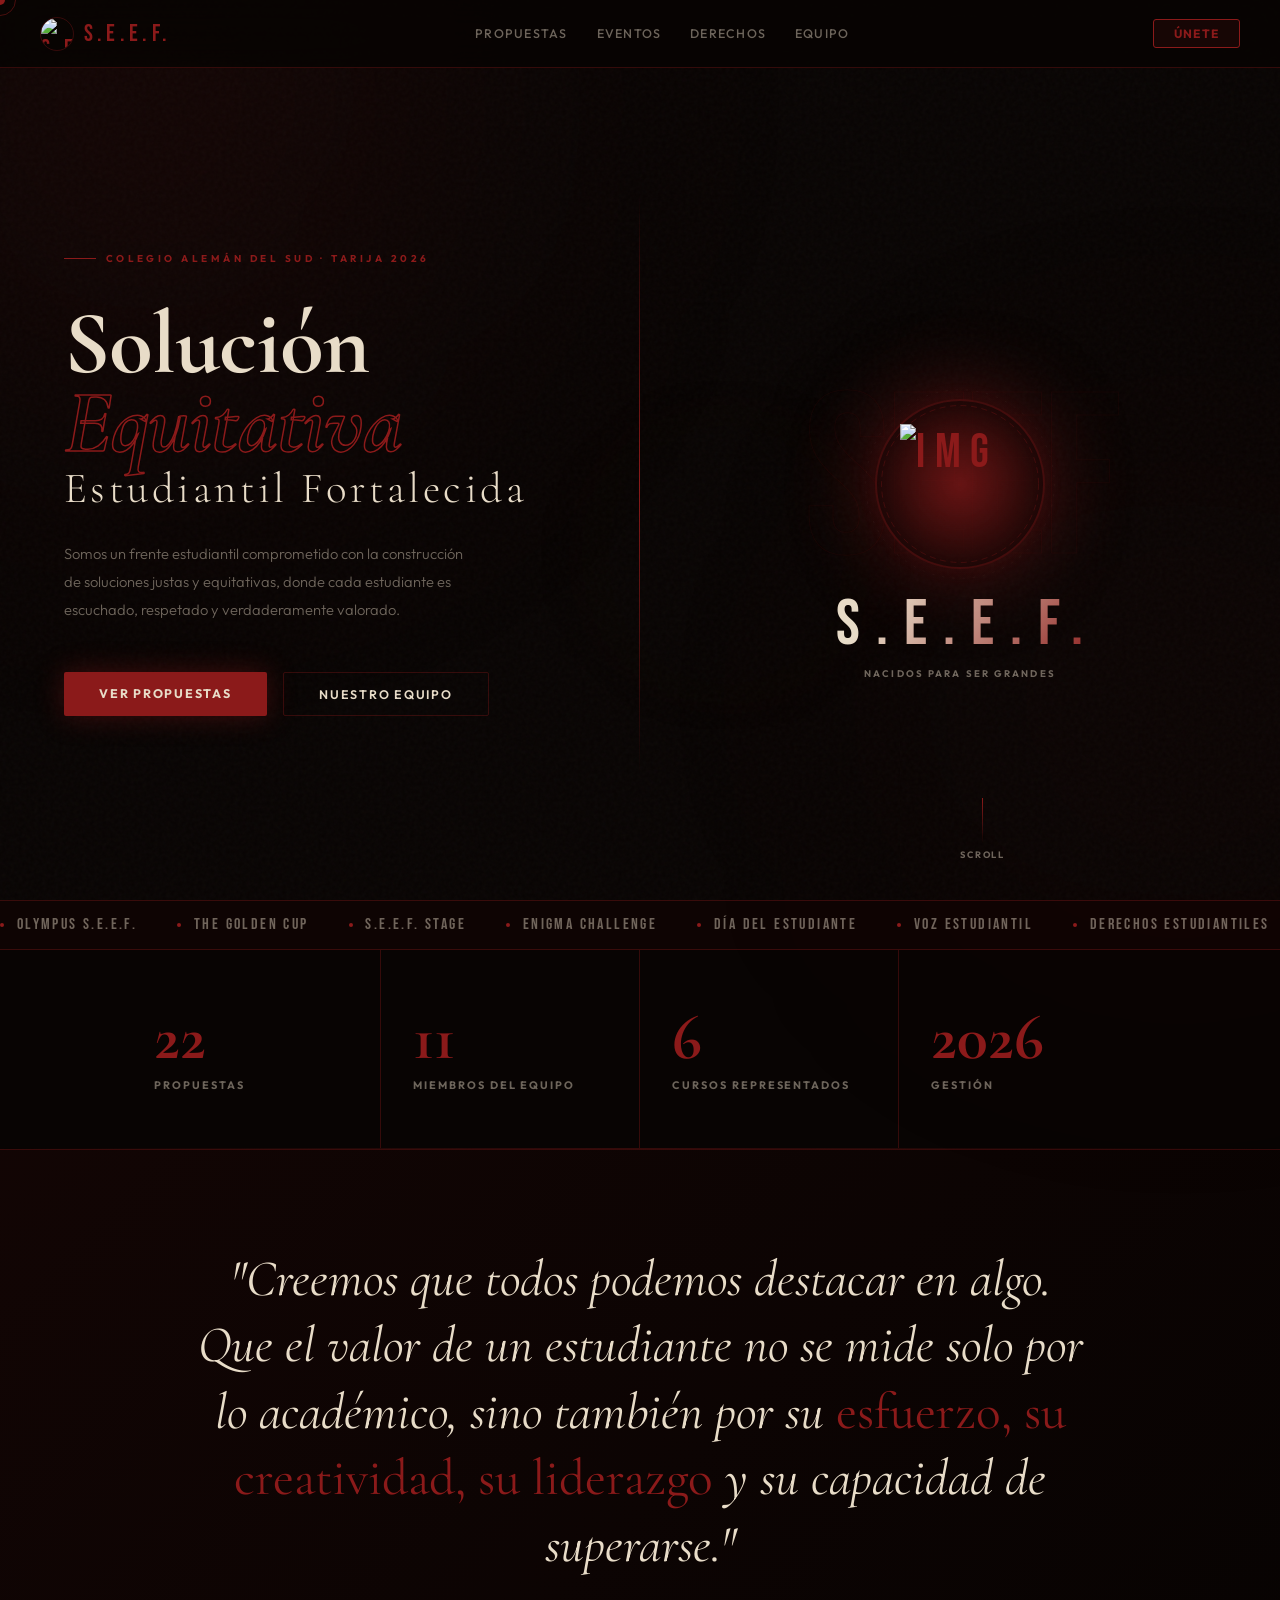
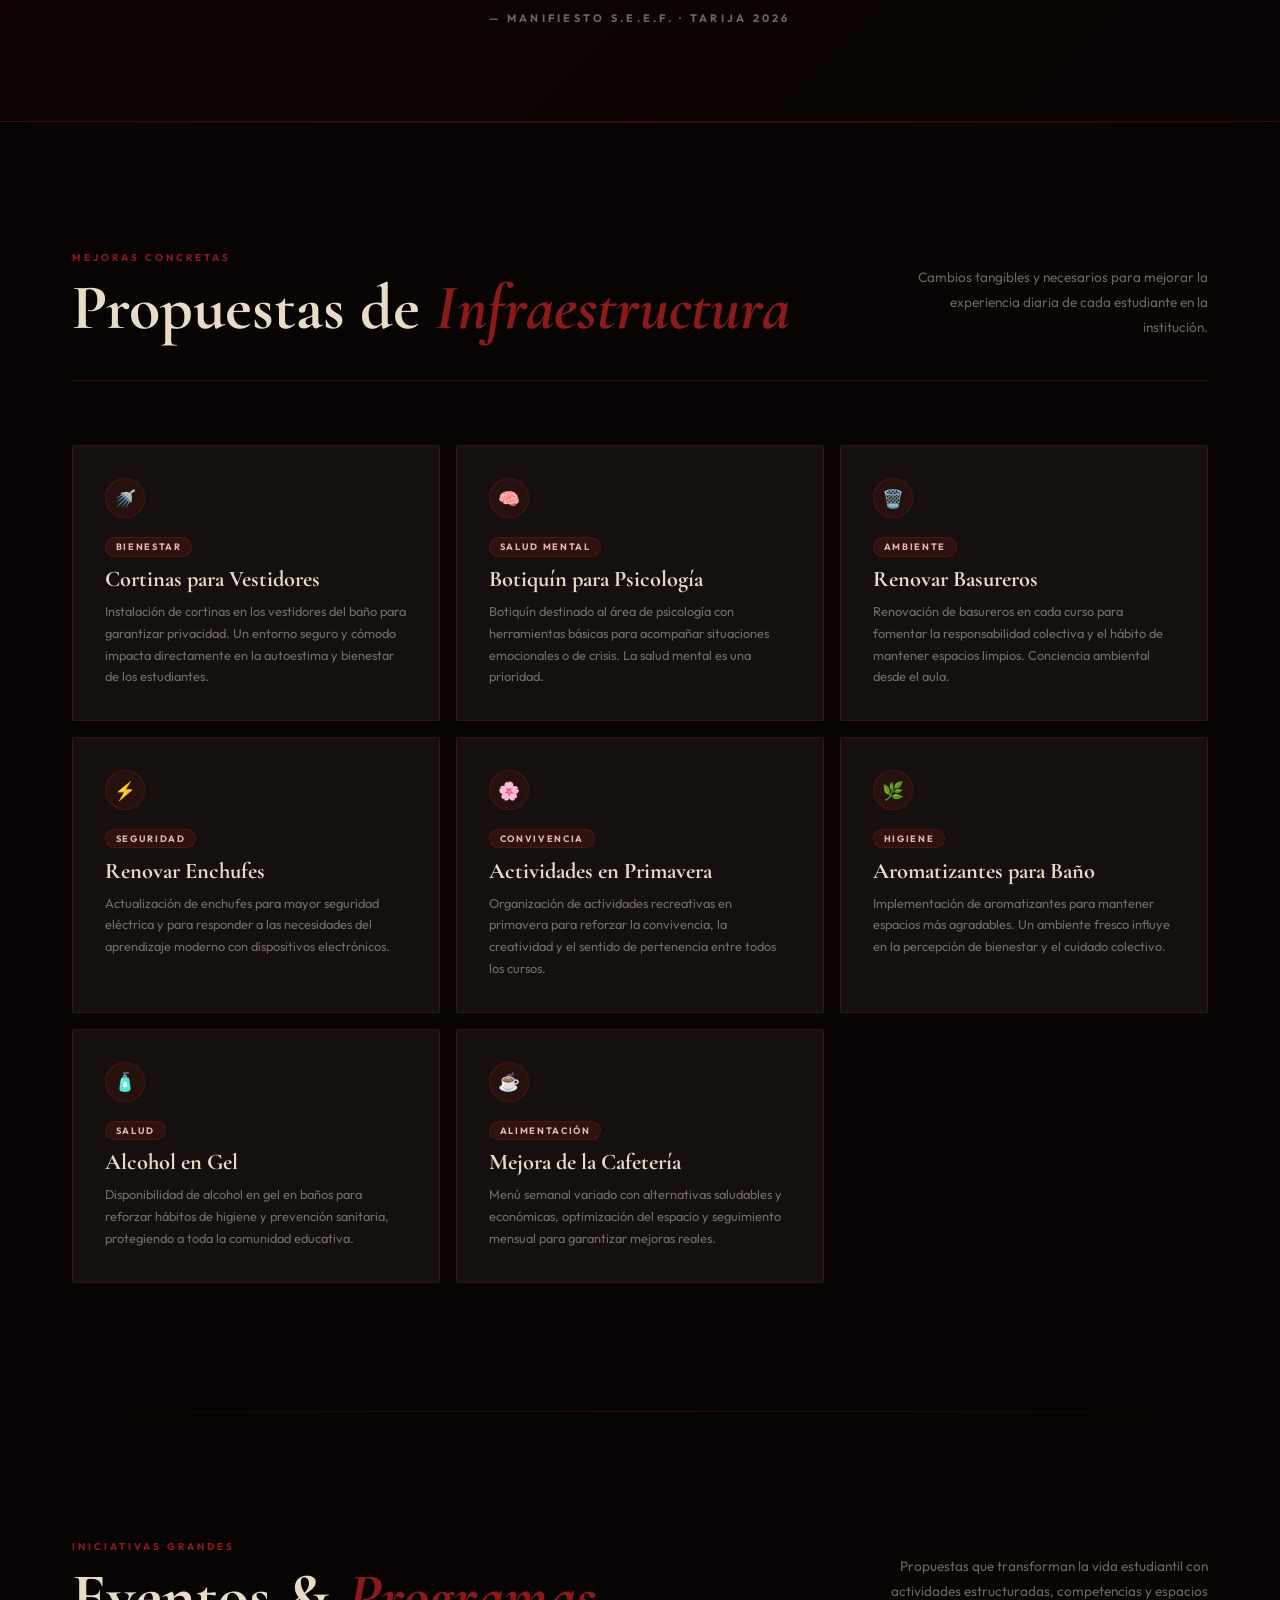
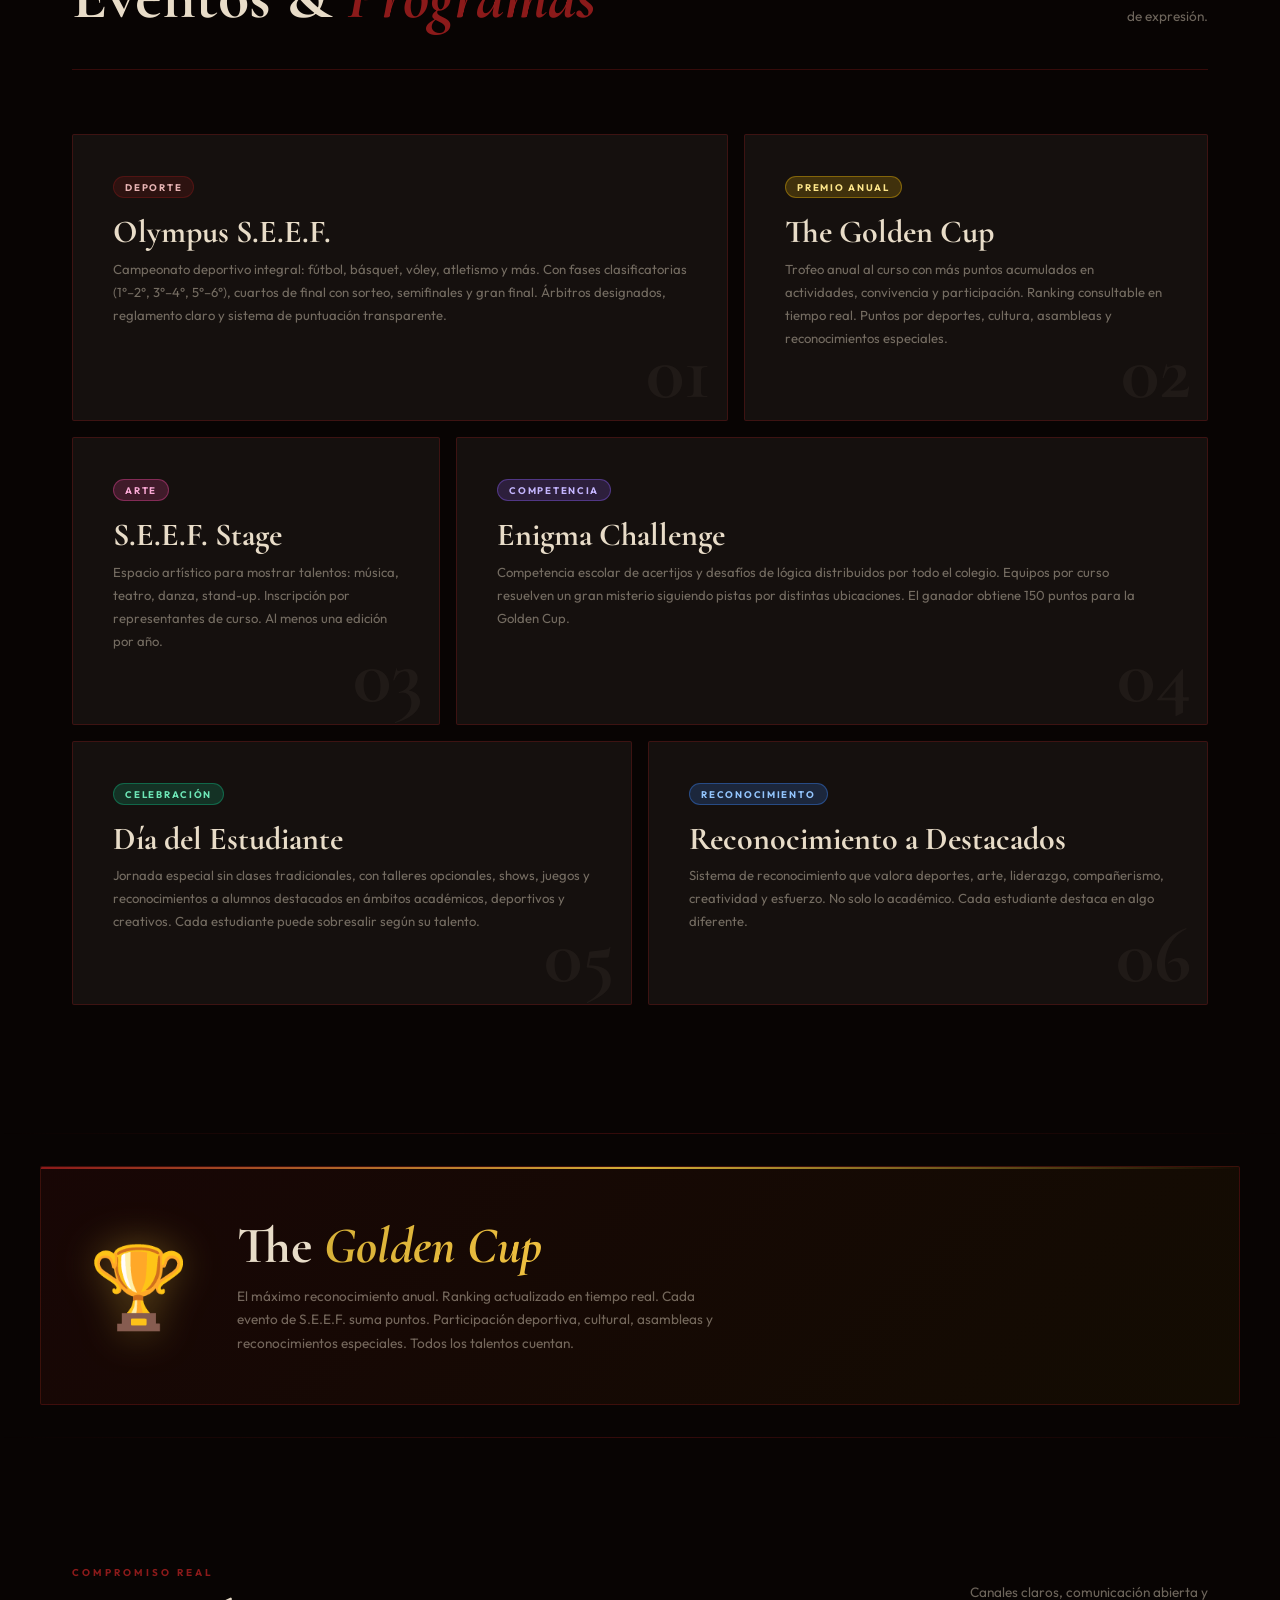
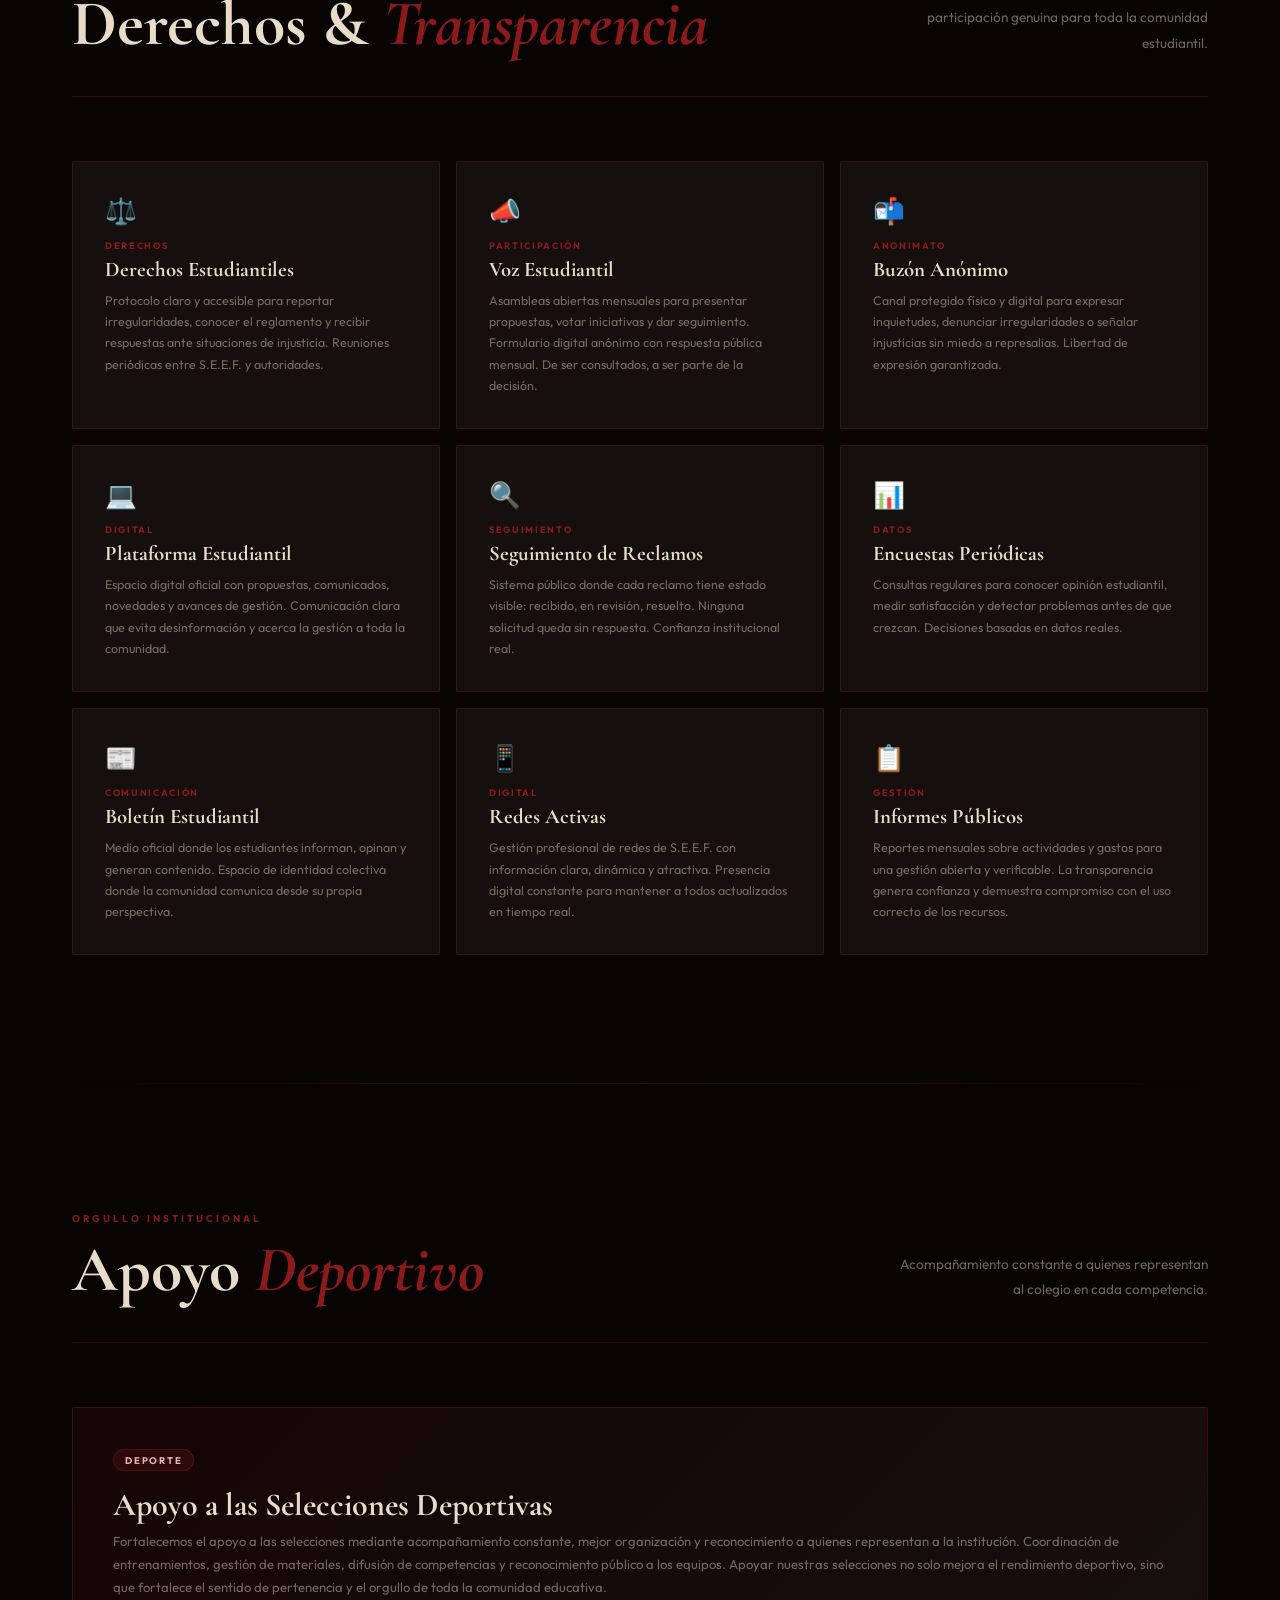
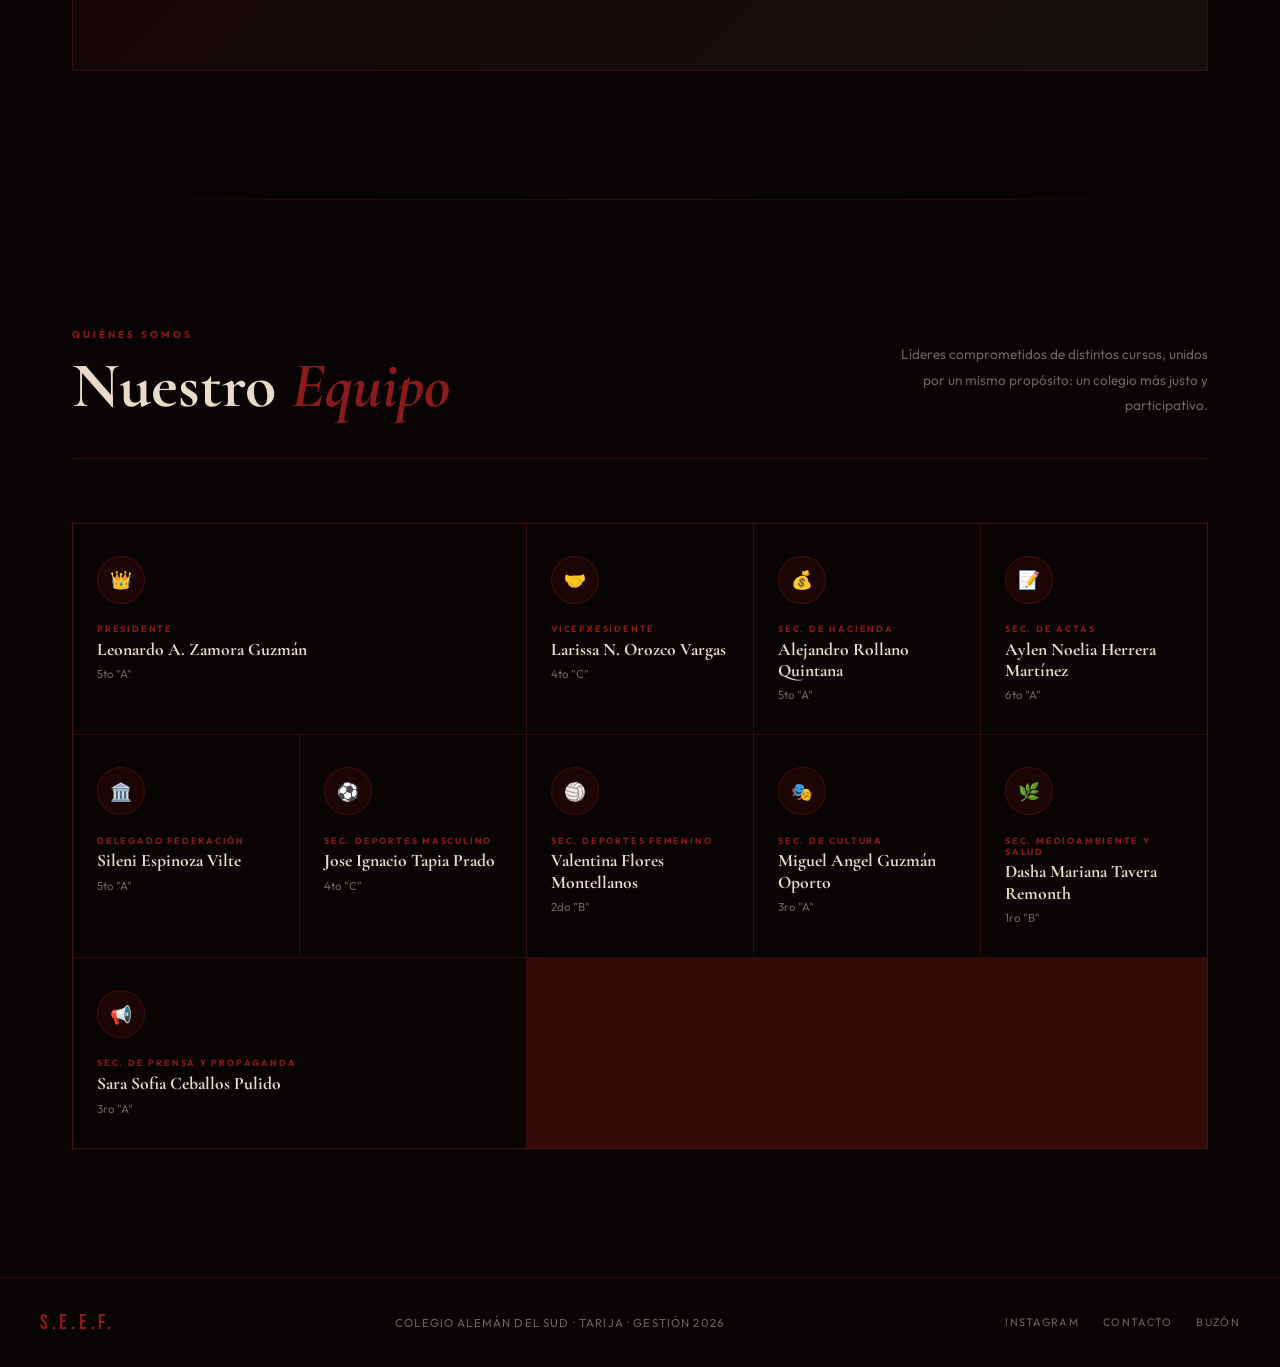
==== commit 44f047b6: "Update index.html" ====
--- a/index.html
+++ b/index.html
@@ -1,781 +1,754 @@
 <!DOCTYPE html>
 <html lang="es">
 <head>
-    <meta charset="UTF-8">
-    <meta name="viewport" content="width=device-width, initial-scale=1.0">
-    <link rel="icon" href="https://i.ibb.co/S47yN9h3/Logo-Logotipo-Marca-Personal-Negocio-Sencillo-Rosa.png">
-    <link href="https://fonts.googleapis.com/css2?family=Cormorant+Garamond:ital,wght@0,300;0,400;0,600;0,700;1,300;1,400;1,700&family=Outfit:wght@200;300;400;500;600;700&family=Bebas+Neue&display=swap" rel="stylesheet">
-    <link rel="stylesheet" href="https://cdnjs.cloudflare.com/ajax/libs/font-awesome/6.5.1/css/all.min.css">
-    <title>Inicio | S.E.E.F.</title>
-    <style>
-        :root {
-            --bg:       #080403;
-            --granate:  #8b1a1a;
-            --granate2: #b02020;
-            --beige:    #e8dcc8;
-            --beige2:   #d4c4a8;
-            --beige-dim: rgba(232,220,200,0.06);
-            --border:   rgba(139,26,26,0.35);
-            --glow:     rgba(139,26,26,0.6);
-            --muted:    rgba(232,220,200,0.45);
-            --text:     #e8dcc8;
-        }
-
-        *, *::before, *::after { box-sizing: border-box; margin: 0; padding: 0; }
-        html { scroll-behavior: smooth; }
-
-        body {
-            background: var(--bg);
-            color: var(--text);
-            font-family: 'Outfit', sans-serif;
-            overflow-x: hidden;
-            cursor: none;
-        }
-
-        /* ── CURSOR ── */
-        #cur {
-            position: fixed; width: 10px; height: 10px;
-            background: var(--granate); border-radius: 50%;
-            pointer-events: none; z-index: 9999;
-            transform: translate(-50%,-50%);
-            transition: width .25s, height .25s, background .25s;
-        }
-        #curRing {
-            position: fixed; width: 32px; height: 32px;
-            border: 1px solid rgba(139,26,26,.5); border-radius: 50%;
-            pointer-events: none; z-index: 9998;
-            transform: translate(-50%,-50%);
-            transition: left .12s ease-out, top .12s ease-out, width .3s, height .3s;
-        }
-        body.cursor-hover #cur { width: 18px; height: 18px; }
-        body.cursor-hover #curRing { width: 52px; height: 52px; border-color: var(--granate); }
-
-        /* ── NOISE ── */
-        body::before {
-            content: '';
-            position: fixed; inset: 0;
-            background-image: url("data:image/svg+xml,%3Csvg viewBox='0 0 256 256' xmlns='http://www.w3.org/2000/svg'%3E%3Cfilter id='n'%3E%3CfeTurbulence type='fractalNoise' baseFrequency='0.88' numOctaves='4' stitchTiles='stitch'/%3E%3C/filter%3E%3Crect width='100%25' height='100%25' filter='url(%23n)' opacity='0.032'/%3E%3C/svg%3E");
-            pointer-events: none; z-index: 0;
-        }
-
-        /* ── BLOBS ── */
-        .blob { position: fixed; border-radius: 50%; filter: blur(150px); pointer-events: none; z-index: 0; }
-        .b1 { width:800px; height:800px; background:radial-gradient(circle,rgba(139,26,26,.18) 0%,transparent 70%); top:-300px; left:-250px; animation: db 18s ease-in-out infinite alternate; }
-        .b2 { width:600px; height:600px; background:radial-gradient(circle,rgba(139,26,26,.1) 0%,transparent 70%); bottom:-100px; right:-200px; animation: db 22s ease-in-out infinite alternate-reverse; }
-        .b3 { width:300px; height:300px; background:radial-gradient(circle,rgba(232,220,200,.03) 0%,transparent 70%); top:45%; left:45%; animation: db 14s ease-in-out infinite alternate; }
-        @keyframes db { from{transform:translateY(0) scale(1)} to{transform:translateY(60px) scale(1.1)} }
-
-        /* ── NAVBAR ── */
-        .nav {
-            position: fixed; top:0; left:0; right:0; z-index:100;
-            height: 68px; display:flex; align-items:center; justify-content:space-between;
-            padding: 0 2.5rem;
-            background: rgba(8,4,3,.75); backdrop-filter: blur(24px);
-            border-bottom: 1px solid var(--border);
-        }
-        .nav-brand { display:flex; align-items:center; gap:.6rem; text-decoration:none; font-family:'Bebas Neue',sans-serif; font-size:1.5rem; letter-spacing:.18em; color:var(--granate); }
+<meta charset="UTF-8">
+<meta name="viewport" content="width=device-width, initial-scale=1.0">
+<title>S.E.E.F. | Solución Equitativa Estudiantil Fortalecida</title>
+<link rel="preconnect" href="https://fonts.googleapis.com">
+<link rel="preconnect" href="https://fonts.gstatic.com" crossorigin>
+<link rel="icon" href="https://i.ibb.co/S47yN9h3/Logo-Logotipo-Marca-Personal-Negocio-Sencillo-Rosa.png">
+<link href="https://fonts.googleapis.com/css2?family=Outfit:wght@300;400;500;600;700&display=swap" rel="stylesheet">
+<link href="https://fonts.googleapis.com/css2?family=Cormorant+Garamond:ital,wght@0,400;0,500;0,700;1,400;1,700&display=swap" rel="stylesheet">
+<link href="https://fonts.googleapis.com/css2?family=Bebas+Neue&display=swap" rel="stylesheet">
+<style>
+    :root {
+    --bg:       #080403;
+    --granate:  #8b1a1a;
+    --granate2: #b02020;
+    --beige:    #e8dcc8;
+    --beige2:   #d4c4a8;
+    --beige-dim: rgba(232,220,200,0.06);
+    --border:   rgba(139,26,26,0.35);
+    --glow:     rgba(139,26,26,0.6);
+    --muted:    rgba(232,220,200,0.45);
+    --text:     #e8dcc8;
+    }
+
+    *,*::before,*::after{box-sizing:border-box;margin:0;padding:0}
+    html{scroll-behavior:smooth}
+    body{background:var(--bg);color:var(--text);font-family:'Outfit',sans-serif;overflow-x:hidden;cursor:none}
+
+    /* CURSOR */
+    #cur{position:fixed;width:10px;height:10px;background:var(--granate);border-radius:50%;pointer-events:none;z-index:9999;transform:translate(-50%,-50%);transition:width .25s,height .25s}
+    #curR{position:fixed;width:32px;height:32px;border:1px solid rgba(139,26,26,.5);border-radius:50%;pointer-events:none;z-index:9998;transform:translate(-50%,-50%);transition:left .12s ease-out,top .12s ease-out,width .3s,height .3s}
+    body.hov #cur{width:18px;height:18px;background:var(--granate2)}
+    body.hov #curR{width:52px;height:52px;border-color:var(--granate)}
+
+   
+
+    /* NOISE */
+    body::before{content:'';position:fixed;inset:0;background-image:url("data:image/svg+xml,%3Csvg viewBox='0 0 256 256' xmlns='http://www.w3.org/2000/svg'%3E%3Cfilter id='n'%3E%3CfeTurbulence type='fractalNoise' baseFrequency='0.88' numOctaves='4' stitchTiles='stitch'/%3E%3C/filter%3E%3Crect width='100%25' height='100%25' filter='url(%23n)' opacity='0.032'/%3E%3C/svg%3E");pointer-events:none;z-index:0}
+
+    /* BLOBS */
+    .blob{position:fixed;border-radius:50%;filter:blur(150px);pointer-events:none;z-index:0}
+    .b1{width:800px;height:800px;background:radial-gradient(circle,rgba(139,26,26,.18) 0%,transparent 70%);top:-300px;left:-250px;animation:db 18s ease-in-out infinite alternate}
+    .b2{width:600px;height:600px;background:radial-gradient(circle,rgba(139,26,26,.1) 0%,transparent 70%);bottom:-100px;right:-200px;animation:db 22s ease-in-out infinite alternate-reverse}
+    .b3{width:300px;height:300px;background:radial-gradient(circle,rgba(232,220,200,.03) 0%,transparent 70%);top:45%;left:45%;animation:db 14s ease-in-out infinite alternate}
+    @keyframes db{from{transform:translateY(0) scale(1)}to{transform:translateY(60px) scale(1.1)}}
+
+    /* NAV */
+    .nav{position:fixed;top:0;left:0;right:0;z-index:100;height:68px;display:flex;align-items:center;justify-content:space-between;padding:0 2.5rem;background:rgba(8,4,3,.85);backdrop-filter:blur(24px);border-bottom:1px solid var(--border)}
+    .nav-brand { display:flex; align-items:center; gap:.6rem; text-decoration:none; font-family:'Bebas Neue',sans-serif; font-size:1.5rem; letter-spacing:.18em; color:var(--granate); }
         .nav-brand img { width:34px; height:34px; border-radius:50%; border:1.5px solid var(--border); object-fit:cover; }
-        .nav-links { display:flex; gap:1.8rem; }
-        .nav-links a { color:var(--muted); text-decoration:none; font-size:.8rem; font-weight:500; letter-spacing:.1em; text-transform:uppercase; transition:color .2s; position:relative; }
-        .nav-links a::after { content:''; position:absolute; bottom:-4px; left:0; right:0; height:1px; background:var(--granate); transform:scaleX(0); transform-origin:left; transition:transform .3s; }
-        .nav-links a:hover,.nav-links a.active { color:var(--beige); }
-        .nav-links a.active::after,.nav-links a:hover::after { transform:scaleX(1); }
-        .nav-cta { text-decoration:none; padding:.4rem 1.2rem; border:1.5px solid var(--granate); color:var(--granate); font-size:.75rem; font-weight:700; letter-spacing:.12em; text-transform:uppercase; border-radius:3px; background:rgba(139,26,26,.12); transition:all .25s; }
-        .nav-cta:hover { background:var(--granate); color:var(--beige); box-shadow:0 0 24px var(--glow); }
-        .ham { display:none; flex-direction:column; gap:5px; background:none; border:none; cursor:none; padding:.4rem; }
-        .ham span { display:block; width:22px; height:2px; background:var(--granate); border-radius:2px; transition:transform .3s,opacity .3s; }
-        .ham.active span:nth-child(1){transform:translateY(7px) rotate(45deg)}
-        .ham.active span:nth-child(2){opacity:0}
-        .ham.active span:nth-child(3){transform:translateY(-7px) rotate(-45deg)}
-        .mob-menu { display:none; position:fixed; top:68px; left:0; right:0; background:rgba(8,4,3,.97); backdrop-filter:blur(20px); border-bottom:1px solid var(--border); z-index:199; flex-direction:column; padding:1.5rem; gap:.8rem; }
-        .mob-menu.open { display:flex; }
-        .mob-menu a { color:var(--muted); text-decoration:none; font-size:.92rem; font-weight:500; letter-spacing:.08em; text-transform:uppercase; padding:.55rem 0; border-bottom:1px solid var(--border); transition:color .2s; }
-        .mob-menu a:last-child { border-bottom:none; }
-        .mob-menu a:hover,.mob-menu a.active { color:var(--granate); }
-
-        /* ══════════════════════
-           HERO — SPLIT LAYOUT
-        ══════════════════════ */
-        .hero {
-            position: relative; z-index:1;
-            min-height: 100vh;
-            display: grid;
-            grid-template-columns: 1fr 1fr;
-            padding-top: 68px;
-            overflow: hidden;
-        }
-
-        /* Left panel */
-        .hero-left {
-            display: flex; flex-direction:column; justify-content:center;
-            padding: 6rem 4rem 6rem 4rem;
-            position: relative;
-        }
-        .hero-left::after {
-            content:'';
-            position:absolute; top:15%; bottom:15%; right:0; width:1px;
-            background: linear-gradient(to bottom, transparent, var(--granate), transparent);
-        }
-
-        .hero-eyebrow {
-            display:inline-flex; align-items:center; gap:.6rem;
-            font-size:.62rem; font-weight:700; letter-spacing:.35em; text-transform:uppercase;
-            color:var(--granate); margin-bottom:2.5rem;
-            opacity:0; animation:fu .7s .2s forwards;
-        }
-        .hero-eyebrow span { display:block; width:32px; height:1px; background:var(--granate); }
-
-        .hero-title {
-            font-family: 'Cormorant Garamond', serif;
-            font-size: clamp(5rem, 9vw, 9.5rem);
-            font-weight: 700;
-            line-height: .88;
-            letter-spacing: -.01em;
-            margin-bottom: 2rem;
-            opacity:0; animation:fu .9s .35s forwards;
-        }
-        .hero-title .t1 { display:block; color:var(--beige); }
-        .hero-title .t2 { display:block; color:transparent; -webkit-text-stroke:1.5px var(--granate); font-style:italic; }
-        .hero-title .t3 { display:block; color:var(--beige); font-size:.55em; font-weight:300; letter-spacing:.08em; margin-top:.3rem; }
-
-        .hero-desc {
-            font-size:.95rem; font-weight:300; line-height:1.9; color:var(--muted);
-            max-width:380px; margin-bottom:3rem;
-            opacity:0; animation:fu .7s .6s forwards;
-        }
-
-        .hero-btns {
-            display:flex; gap:1rem; flex-wrap:wrap;
-            opacity:0; animation:fu .7s .8s forwards;
-        }
-        .btn-p {
-            text-decoration:none; padding:.85rem 2.2rem;
-            background:var(--granate); color:var(--beige);
-            font-size:.78rem; font-weight:700; letter-spacing:.14em; text-transform:uppercase;
-            border-radius:2px; border:none;
-            transition:box-shadow .3s,transform .2s;
-            box-shadow:0 0 28px rgba(139,26,26,.4);
-            position:relative; overflow:hidden;
-        }
-        .btn-p::after { content:''; position:absolute; inset:0; background:rgba(232,220,200,.08); transform:scaleX(0); transform-origin:left; transition:transform .4s; }
-        .btn-p:hover::after { transform:scaleX(1); }
-        .btn-p:hover { transform:translateY(-2px); box-shadow:0 0 50px rgba(139,26,26,.7); }
-        .btn-s {
-            text-decoration:none; padding:.85rem 2.2rem;
-            background:transparent; color:var(--beige);
-            font-size:.78rem; font-weight:600; letter-spacing:.14em; text-transform:uppercase;
-            border-radius:2px; border:1.5px solid var(--border);
-            transition:border-color .3s,box-shadow .3s,transform .2s;
-        }
-        .btn-s:hover { border-color:var(--granate); box-shadow:0 0 20px rgba(139,26,26,.2); transform:translateY(-2px); }
-
-        /* Right panel */
-        .hero-right {
-            position:relative;
-            display:flex; align-items:center; justify-content:center;
-            padding:4rem;
-            overflow:hidden;
-        }
-
-        /* Large ghost text behind logo */
-        .hero-ghost {
-            position:absolute; inset:0; display:flex; align-items:center; justify-content:center;
-            font-family:'Bebas Neue',sans-serif;
-            font-size:clamp(10rem,18vw,18rem);
-            color:transparent;
-            -webkit-text-stroke:1px rgba(139,26,26,.08);
-            user-select:none; pointer-events:none; letter-spacing:-.02em;
-            animation:ghostPulse 6s ease-in-out infinite;
-        }
-        @keyframes ghostPulse { 0%,100%{opacity:.6;transform:scale(1)} 50%{opacity:1;transform:scale(1.02)} }
-
-        /* Logo center piece */
-        .logo-piece {
-            position:relative; z-index:2;
-            opacity:0; animation:logoIn 1.2s .4s cubic-bezier(.34,1.56,.64,1) forwards;
-        }
-        @keyframes logoIn { from{opacity:0;transform:scale(.5) rotate(-20deg)} to{opacity:1;transform:scale(1) rotate(0deg)} }
-
-        .ring-wrap { position:relative; width:220px; height:220px; margin:0 auto; }
-        .ring-wrap img {
-            position:absolute; top:50%; left:50%;
-            transform:translate(-50%,-50%);
-            width:180px; height:180px; border-radius:50%; object-fit:cover;
-            z-index:2;
-            filter:drop-shadow(0 0 40px rgba(139,26,26,.8));
-        }
-        .ring-svg { position:absolute; inset:0; width:100%; height:100%; animation:spin 10s linear infinite; }
-        .ring-svg2 { position:absolute; inset:-16px; width:calc(100% + 32px); height:calc(100% + 32px); animation:spin 20s linear infinite reverse; opacity:.4; }
-        @keyframes spin { from{transform:rotate(0)} to{transform:rotate(360deg)} }
-        .ring-pulse {
-            position:absolute; inset:-20px; border-radius:50%;
-            background:radial-gradient(circle,rgba(139,26,26,.2) 0%,transparent 70%);
-            animation:rp 3s ease-in-out infinite;
-        }
-        @keyframes rp { 0%,100%{transform:scale(1);opacity:.6} 50%{transform:scale(1.15);opacity:1} }
-
-        .sigla-under {
-            text-align:center; margin-top:2rem;
-            font-family:'Bebas Neue',sans-serif;
-            font-size:clamp(3rem,5vw,5rem);
-            letter-spacing:.25em; line-height:1;
-        }
-        .sigla-under span {
-            background:linear-gradient(135deg,#e8dcc8 20%,#8b1a1a 100%);
-            -webkit-background-clip:text; -webkit-text-fill-color:transparent; background-clip:text;
-        }
-        .sigla-meaning {
-            text-align:center; margin-top:.6rem;
-            font-size:.6rem; font-weight:700; letter-spacing:.22em; text-transform:uppercase;
-            color:var(--muted);
-        }
-
-        /* Scroll indicator */
-        .scroll-ind {
-            position:absolute; bottom:2.5rem; left:50%; transform:translateX(-50%);
-            z-index:2; display:flex; flex-direction:column; align-items:center; gap:.4rem;
-            font-size:.58rem; font-weight:700; letter-spacing:.2em; text-transform:uppercase; color:var(--muted);
-            opacity:0; animation:fu .5s 1.6s forwards;
-        }
-        .scroll-line { width:1px; height:45px; background:linear-gradient(to bottom,var(--granate),transparent); animation:sp 2s ease-in-out infinite; }
-        @keyframes sp { 0%,100%{opacity:.3;transform:scaleY(1)} 50%{opacity:1;transform:scaleY(1.1)} }
-        @keyframes fu { from{opacity:0;transform:translateY(28px)} to{opacity:1;transform:translateY(0)} }
-
-        /* ── MARQUEE ── */
-        .marquee-bar {
-            position:relative; z-index:1;
-            border-top:1px solid var(--border); border-bottom:1px solid var(--border);
-            overflow:hidden; padding:.9rem 0;
-            background:rgba(139,26,26,.05);
-        }
-        .mq-track { display:flex; gap:2.5rem; width:max-content; animation:mq 22s linear infinite; }
-        .mq-item { display:flex; align-items:center; gap:.8rem; white-space:nowrap; font-family:'Bebas Neue',sans-serif; font-size:1rem; letter-spacing:.15em; color:var(--muted); }
-        .mq-dot { width:4px; height:4px; border-radius:50%; background:var(--granate); flex-shrink:0; }
-        @keyframes mq { from{transform:translateX(0)} to{transform:translateX(-50%)} }
-
-        /* ── STATS COUNTER ── */
-        .stats-wrap {
-            position:relative; z-index:1;
-            display:grid; grid-template-columns:repeat(4,1fr);
-            max-width:1100px; margin:0 auto; padding:0 2rem;
-        }
-        .sc-item {
-            padding:3.5rem 2rem;
-            border-right:1px solid var(--border);
-            position:relative; overflow:hidden;
-            opacity:0; transform:translateY(20px);
-            transition:opacity .6s,transform .6s;
-        }
-        .sc-item.vis { opacity:1; transform:translateY(0); }
-        .sc-item:last-child { border-right:none; }
-        .sc-item::before { content:''; position:absolute; top:0; left:0; right:0; height:2px; background:linear-gradient(90deg,transparent,rgba(139,26,26,.0),transparent); transition:background .4s; }
-        .sc-item:hover::before { background:linear-gradient(90deg,transparent,var(--granate),transparent); }
-        .sc-num {
-            font-family:'Cormorant Garamond',serif;
-            font-size:clamp(3.5rem,5vw,5.5rem);
-            font-weight:700; line-height:1; color:var(--granate);
-            transition:color .3s;
-        }
-        .sc-item:hover .sc-num { color:var(--granate2); }
-        .sc-label { font-size:.68rem; font-weight:700; letter-spacing:.18em; text-transform:uppercase; color:var(--muted); margin-top:.5rem; }
-
-        /* ── EQUIPO ── */
-        .equipo-section {
-            position:relative; z-index:1;
-            padding:8rem 2rem;
-            max-width:1200px; margin:0 auto;
-        }
-        .sec-head {
-            display:grid; grid-template-columns:1fr auto; align-items:end; gap:2rem;
-            padding-bottom:2.5rem; margin-bottom:4rem;
-            border-bottom:1px solid var(--border);
-            opacity:0; transform:translateY(20px); transition:opacity .6s,transform .6s;
-        }
-        .sec-head.vis { opacity:1; transform:translateY(0); }
-        .sec-kicker { font-size:.62rem; font-weight:700; letter-spacing:.3em; text-transform:uppercase; color:var(--granate); margin-bottom:.8rem; }
-        .sec-title {
-            font-family:'Cormorant Garamond',serif;
-            font-size:clamp(2.8rem,5vw,5rem); font-weight:700; line-height:1.0;
-            color:var(--beige);
-        }
-        .sec-title em { font-style:italic; color:var(--granate); }
-        .sec-sub { font-size:.85rem; line-height:1.85; color:var(--muted); max-width:320px; text-align:right; }
-
-        /* TEAM GRID — asymmetric */
-        .team-grid {
-            display:grid;
-            grid-template-columns:repeat(5,1fr);
-            gap:1px;
-            background:var(--border);
-            border:1px solid var(--border);
-        }
-        .t-card {
-            background:var(--bg);
-            padding:2rem 1.5rem;
-            position:relative; overflow:hidden;
-            transition:background .35s;
-            opacity:0; transform:translateY(16px);
-            transition:opacity .5s,transform .5s,background .35s;
-        }
-        .t-card.vis { opacity:1; transform:translateY(0); }
-        .t-card:hover { background:rgba(139,26,26,.08); }
-        .t-card::after {
-            content:''; position:absolute; inset:0;
-            background:linear-gradient(135deg,rgba(139,26,26,.06) 0%,transparent 60%);
-            opacity:0; transition:opacity .4s;
-        }
-        .t-card:hover::after { opacity:1; }
-
-        .t-icon {
-            width:48px; height:48px; border-radius:50%;
-            background:rgba(139,26,26,.15); border:1px solid var(--border);
-            display:flex; align-items:center; justify-content:center;
-            font-size:1.1rem; color:var(--granate);
-            margin-bottom:1.2rem;
-            transition:background .3s, box-shadow .3s, border-color .3s;
-        }
-        .t-card:hover .t-icon { background:rgba(139,26,26,.25); border-color:var(--granate); box-shadow:0 0 16px rgba(139,26,26,.4); }
-        .t-role { font-size:.58rem; font-weight:700; letter-spacing:.2em; text-transform:uppercase; color:var(--granate); margin-bottom:.4rem; }
-        .t-name { font-family:'Cormorant Garamond',serif; font-size:1.2rem; font-weight:700; color:var(--beige); line-height:1.2; margin-bottom:.5rem; }
-        .t-desc { font-size:.75rem; line-height:1.65; color:var(--muted); }
-
-        /* card spanning 2 cols on bottom */
-        .t-card.span2 { grid-column:span 2; }
-
-        /* ── ACTIVIDADES ── */
-        .act-section {
-            position:relative; z-index:1;
-            padding:0 2rem 8rem;
-            max-width:1200px; margin:0 auto;
-        }
-
-        .act-grid {
-            display:grid;
-            grid-template-columns:repeat(12,1fr);
-            gap:1rem;
-            margin-top:4rem;
-        }
-
-        .a-card {
-            background:var(--beige-dim);
-            border:1px solid var(--border);
-            border-radius:2px;
-            padding:2rem;
-            position:relative; overflow:hidden;
-            text-decoration:none; color:inherit;
-            display:block;
-            opacity:0; transform:translateY(24px);
-            transition:opacity .5s,transform .5s,border-color .3s,box-shadow .3s;
-        }
-        .a-card.vis { opacity:1; transform:translateY(0); }
-        .a-card::before { content:''; position:absolute; top:0; left:0; right:0; height:2px; background:linear-gradient(90deg,var(--granate),transparent); transform:scaleX(0); transform-origin:left; transition:transform .5s; }
-        .a-card:hover::before { transform:scaleX(1); }
-        .a-card:hover { border-color:var(--granate); box-shadow:0 12px 50px rgba(139,26,26,.2); }
-
-        .a-card.c7 { grid-column:span 7; }
-        .a-card.c5 { grid-column:span 5; }
-        .a-card.c4 { grid-column:span 4; }
-        .a-card.c8 { grid-column:span 8; }
-
-        .a-tag { display:inline-block; font-size:.6rem; font-weight:700; letter-spacing:.18em; text-transform:uppercase; padding:.25rem .7rem; border-radius:99px; margin-bottom:1rem; }
-        .tg1 { background:rgba(139,26,26,.2); color:#e8b4b4; border:1px solid rgba(139,26,26,.4); }
-        .tg2 { background:rgba(139,92,246,.2); color:#c4b5fd; border:1px solid rgba(139,92,246,.4); }
-        .tg3 { background:rgba(236,72,153,.2); color:#f9a8d4; border:1px solid rgba(236,72,153,.4); }
-        .tg4 { background:rgba(234,179,8,.2); color:#fde68a; border:1px solid rgba(234,179,8,.4); }
-        .tg5 { background:rgba(16,185,129,.2); color:#6ee7b7; border:1px solid rgba(16,185,129,.4); }
-
-        .a-num { font-family:'Cormorant Garamond',serif; font-size:4rem; font-weight:700; color:rgba(232,220,200,.05); position:absolute; bottom:.5rem; right:1rem; line-height:1; user-select:none; pointer-events:none; transition:color .3s; }
-        .a-card:hover .a-num { color:rgba(232,220,200,.08); }
-        .a-name { font-family:'Cormorant Garamond',serif; font-size:clamp(1.4rem,2.5vw,2rem); font-weight:700; color:var(--beige); line-height:1.1; margin-bottom:.5rem; }
-        .a-desc { font-size:.8rem; line-height:1.7; color:var(--muted); }
-        .a-arrow { display:inline-flex; align-items:center; gap:.4rem; margin-top:1rem; font-size:.68rem; font-weight:700; letter-spacing:.12em; text-transform:uppercase; color:var(--granate); opacity:0; transform:translateX(-8px); transition:opacity .3s,transform .3s; }
-        .a-card:hover .a-arrow { opacity:1; transform:translateX(0); }
-
-        .ver-todo {
-            display:inline-flex; align-items:center; gap:.6rem; margin-top:2.5rem;
-            text-decoration:none; color:var(--beige); font-size:.75rem; font-weight:700; letter-spacing:.18em; text-transform:uppercase;
-            border-bottom:1px solid rgba(232,220,200,.2); padding-bottom:.3rem;
-            transition:gap .3s,border-color .3s;
-        }
-        .ver-todo:hover { gap:1rem; border-color:var(--granate); color:var(--granate); }
-
-        /* ── FOOTER ── */
-        footer {
-            position:relative; z-index:1;
-            border-top:1px solid var(--border);
-            padding:2rem 2.5rem;
-            display:flex; align-items:center; justify-content:space-between;
-            font-size:.72rem; letter-spacing:.1em; text-transform:uppercase; color:var(--muted);
-        }
-        footer .brand { font-family:'Bebas Neue',sans-serif; font-size:1.3rem; letter-spacing:.18em; color:var(--granate); }
-
-        /* ── DIVIDER ── */
-        .div { width:100%; height:1px; background:linear-gradient(90deg,transparent,var(--border),transparent); position:relative; z-index:1; }
-
-        /* ── RESPONSIVE ── */
-        @media(max-width:1024px) {
-            .hero { grid-template-columns:1fr; min-height:auto; }
-            .hero-left { padding:5rem 2.5rem 3rem; }
-            .hero-left::after { display:none; }
-            .hero-right { padding:2rem 2.5rem 5rem; }
-            .stats-wrap { grid-template-columns:repeat(2,1fr); }
-            .sc-item:nth-child(2) { border-right:none; }
-            .team-grid { grid-template-columns:repeat(3,1fr); }
-            .t-card.span2 { grid-column:span 1; }
-            .sec-head { grid-template-columns:1fr; }
-            .sec-sub { text-align:left; max-width:100%; }
-        }
-        @media(max-width:768px) {
-            .nav { padding:0 1.2rem; }
-            .nav-links,.nav-cta { display:none; }
-            .ham { display:flex; }
-            body { cursor:auto; }
-            #cur,#curRing { display:none; }
-            .a-card.c7,.a-card.c5,.a-card.c4,.a-card.c8 { grid-column:span 12; }
-            .team-grid { grid-template-columns:repeat(2,1fr); }
-        }
-        @media(max-width:480px) {
-            .stats-wrap { grid-template-columns:repeat(2,1fr); padding:0 1rem; }
-            .hero-left { padding:4rem 1.5rem 2rem; }
-            .hero-right { padding:1rem 1.5rem 4rem; }
-            .hero-btns { flex-direction:column; }
-            .btn-p,.btn-s { text-align:center; }
-            footer { flex-direction:column; gap:.6rem; text-align:center; }
-            .team-grid { grid-template-columns:1fr 1fr; gap:0; }
-        }
-    </style>
+    .nb{display:flex;align-items:center;gap:.6rem;text-decoration:none;font-family:'Bebas Neue',sans-serif;font-size:1.5rem;letter-spacing:.18em;color:var(--granate)}
+    .nl{display:flex;gap:1.8rem}
+    .nl a{color:var(--muted);text-decoration:none;font-size:.78rem;font-weight:500;letter-spacing:.1em;text-transform:uppercase;transition:color .2s;position:relative}
+    .nl a::after{content:'';position:absolute;bottom:-4px;left:0;right:0;height:1px;background:var(--granate);transform:scaleX(0);transform-origin:left;transition:transform .3s}
+    .nl a:hover{color:var(--beige)}
+    .nl a:hover::after{transform:scaleX(1)}
+    .ncta{text-decoration:none;padding:.4rem 1.2rem;border:1.5px solid var(--granate);color:var(--granate);font-size:.75rem;font-weight:700;letter-spacing:.12em;text-transform:uppercase;border-radius:3px;background:rgba(139,26,26,.12);transition:all .25s}
+    .ncta:hover{background:var(--granate);color:var(--beige);box-shadow:0 0 24px var(--glow)}
+
+    /* HERO */
+    .hero{position:relative;z-index:1;min-height:100vh;display:grid;grid-template-columns:1fr 1fr;padding-top:68px;overflow:hidden}
+    .hero-left{display:flex;flex-direction:column;justify-content:center;padding:6rem 4rem 6rem 4rem;position:relative}
+    .hero-left::after{content:'';position:absolute;top:15%;bottom:15%;right:0;width:1px;background:linear-gradient(to bottom,transparent,var(--granate),transparent)}
+    .eyebrow{display:inline-flex;align-items:center;gap:.6rem;font-size:.62rem;font-weight:700;letter-spacing:.35em;text-transform:uppercase;color:var(--granate);margin-bottom:2.5rem;opacity:0;animation:fu .7s .2s forwards}
+    .eyebrow span{display:block;width:32px;height:1px;background:var(--granate)}
+    .hero-title{font-family:'Cormorant Garamond',serif;font-size:clamp(4rem,7vw,8rem);font-weight:700;line-height:.88;letter-spacing:-.01em;margin-bottom:2rem;opacity:0;animation:fu .9s .35s forwards}
+    .hero-title .t1{display:block;color:var(--beige)}
+    .hero-title .t2{display:block;color:transparent;-webkit-text-stroke:1.5px var(--granate);font-style:italic}
+    .hero-title .t3{display:block;color:var(--beige);font-size:.48em;font-weight:300;letter-spacing:.08em;margin-top:.5rem}
+    .hero-desc{font-size:.92rem;font-weight:300;line-height:1.9;color:var(--muted);max-width:400px;margin-bottom:3rem;opacity:0;animation:fu .7s .6s forwards}
+    .hero-btns{display:flex;gap:1rem;flex-wrap:wrap;opacity:0;animation:fu .7s .8s forwards}
+    .btn-p{text-decoration:none;padding:.85rem 2.2rem;background:var(--granate);color:var(--beige);font-size:.78rem;font-weight:700;letter-spacing:.14em;text-transform:uppercase;border-radius:2px;border:none;transition:box-shadow .3s,transform .2s;box-shadow:0 0 28px rgba(139,26,26,.4);position:relative;overflow:hidden;cursor:none}
+    .btn-p:hover{transform:translateY(-2px);box-shadow:0 0 50px rgba(139,26,26,.7)}
+    .btn-s{text-decoration:none;padding:.85rem 2.2rem;background:transparent;color:var(--beige);font-size:.78rem;font-weight:600;letter-spacing:.14em;text-transform:uppercase;border-radius:2px;border:1.5px solid var(--border);transition:border-color .3s,box-shadow .3s,transform .2s;cursor:none}
+    .btn-s:hover{border-color:var(--granate);box-shadow:0 0 20px rgba(139,26,26,.2);transform:translateY(-2px)}
+
+    /* HERO RIGHT */
+    .hero-right{position:relative;display:flex;align-items:center;justify-content:center;padding:4rem;overflow:hidden}
+    .hero-ghost{position:absolute;inset:0;display:flex;align-items:center;justify-content:center;font-family:'Bebas Neue',sans-serif;font-size:clamp(10rem,18vw,18rem);color:transparent;-webkit-text-stroke:1px rgba(139,26,26,.08);user-select:none;pointer-events:none;letter-spacing:-.02em;animation:gp 6s ease-in-out infinite}
+    @keyframes gp{0%,100%{opacity:.6;transform:scale(1)}50%{opacity:1;transform:scale(1.02)}}
+    .logo-piece{position:relative;z-index:2;opacity:0;animation:li 1.2s .4s cubic-bezier(.34,1.56,.64,1) forwards}
+    @keyframes li{from{opacity:0;transform:scale(.5) rotate(-20deg)}to{opacity:1;transform:scale(1) rotate(0)}}
+    .ring-wrap .logo-img {position:relative;width:220px;height:220px;margin:0 auto}
+    .ring-wrap {position:absolute;top:50%;left:50%;transform:translate(-50%,-50%);width:170px;height:170px;border-radius:50%;object-fit:cover;z-index:2;filter:drop-shadow(0 0 40px rgba(139,26,26,.8));background:radial-gradient(circle,rgba(139,26,26,.3),var(--bg));display:flex;align-items:center;justify-content:center;font-family:'Bebas Neue',sans-serif;font-size:3rem;letter-spacing:.2em;color:var(--granate);border:2px solid var(--border)}
+    .logo-img img{
+        position: absolute;
+        top: 23%;
+        left: 14%;
+        width: 120px;
+        height: 120px;
+    }
+    .ring-svg{position:absolute;inset:0;width:100%;height:100%;animation:spin 10s linear infinite}
+    .ring-svg2{position:absolute;inset:-16px;width:calc(100% + 32px);height:calc(100% + 32px);animation:spin 20s linear infinite reverse;opacity:.4}
+    @keyframes spin{from{transform:rotate(0)}to{transform:rotate(360deg)}}
+    .ring-pulse{position:absolute;inset:-20px;border-radius:50%;background:radial-gradient(circle,rgba(139,26,26,.2) 0%,transparent 70%);animation:rp 3s ease-in-out infinite}
+    @keyframes rp{0%,100%{transform:scale(1);opacity:.6}50%{transform:scale(1.15);opacity:1}}
+    .sigla-under{
+        text-align:center;
+        margin-top:19rem;
+        margin-left: 15px;
+        font-family:'Bebas Neue',sans-serif;
+        font-size:clamp(3rem,5vw,5rem);
+        letter-spacing:.25em;line-height:1}
+    .sigla-under span{background:linear-gradient(135deg,#e8dcc8 20%,#8b1a1a 100%);-webkit-background-clip:text;-webkit-text-fill-color:transparent;background-clip:text}
+    .sigla-meaning{text-align:center;margin-top:.6rem;font-size:.6rem;font-weight:700;letter-spacing:.22em;text-transform:uppercase;color:var(--muted)}
+    .scroll-ind{position:absolute;bottom:2.5rem;left:50%;transform:translateX(-50%);z-index:2;display:flex;flex-direction:column;align-items:center;gap:.4rem;font-size:.58rem;font-weight:700;letter-spacing:.2em;text-transform:uppercase;color:var(--muted);opacity:0;animation:fu .5s 1.6s forwards}
+    .scroll-line{width:1px;height:45px;background:linear-gradient(to bottom,var(--granate),transparent);animation:sp 2s ease-in-out infinite}
+    @keyframes sp{0%,100%{opacity:.3;transform:scaleY(1)}50%{opacity:1;transform:scaleY(1.1)}}
+    @keyframes fu{from{opacity:0;transform:translateY(28px)}to{opacity:1;transform:translateY(0)}}
+
+    /* MARQUEE */
+    .marquee-bar{position:relative;z-index:1;border-top:1px solid var(--border);border-bottom:1px solid var(--border);overflow:hidden;padding:.9rem 0;background:rgba(139,26,26,.05)}
+    .mq-track{display:flex;gap:2.5rem;width:max-content;animation:mq 28s linear infinite}
+    .mq-item{display:flex;align-items:center;gap:.8rem;white-space:nowrap;font-family:'Bebas Neue',sans-serif;font-size:1rem;letter-spacing:.15em;color:var(--muted)}
+    .mq-dot{width:4px;height:4px;border-radius:50%;background:var(--granate);flex-shrink:0}
+    @keyframes mq{from{transform:translateX(0)}to{transform:translateX(-50%)}}
+
+    /* STATS */
+    .stats-wrap{position:relative;z-index:1;display:grid;grid-template-columns:repeat(4,1fr);max-width:1100px;margin:0 auto;padding:0 2rem}
+    .sc-item{padding:3.5rem 2rem;border-right:1px solid var(--border);position:relative;overflow:hidden;opacity:0;transform:translateY(20px);transition:opacity .6s,transform .6s}
+    .sc-item.vis{opacity:1;transform:translateY(0)}
+    .sc-item:last-child{border-right:none}
+    .sc-item::before{content:'';position:absolute;top:0;left:0;right:0;height:2px;background:linear-gradient(90deg,transparent,rgba(139,26,26,0),transparent);transition:background .4s}
+    .sc-item:hover::before{background:linear-gradient(90deg,transparent,var(--granate),transparent)}
+    .sc-num{font-family:'Cormorant Garamond',serif;font-size:clamp(3.5rem,5vw,5.5rem);font-weight:700;line-height:1;color:var(--granate)}
+    .sc-label{font-size:.68rem;font-weight:700;letter-spacing:.18em;text-transform:uppercase;color:var(--muted);margin-top:.5rem}
+
+    /* SECTION COMMON */
+    .section{position:relative;z-index:1;padding:8rem 2rem;max-width:1200px;margin:0 auto}
+    .sec-head{display:grid;grid-template-columns:1fr auto;align-items:end;gap:2rem;padding-bottom:2.5rem;margin-bottom:4rem;border-bottom:1px solid var(--border);opacity:0;transform:translateY(20px);transition:opacity .6s,transform .6s}
+    .sec-head.vis{opacity:1;transform:translateY(0)}
+    .sec-kicker{font-size:.62rem;font-weight:700;letter-spacing:.3em;text-transform:uppercase;color:var(--granate);margin-bottom:.8rem}
+    .sec-title{font-family:'Cormorant Garamond',serif;font-size:clamp(2.8rem,5vw,5rem);font-weight:700;line-height:1;color:var(--beige)}
+    .sec-title em{font-style:italic;color:var(--granate)}
+    .sec-sub{font-size:.85rem;line-height:1.85;color:var(--muted);max-width:320px;text-align:right}
+
+    /* PROPUESTAS BASICAS GRID */
+    .prop-grid{display:grid;grid-template-columns:repeat(auto-fill,minmax(280px,1fr));gap:1rem;margin-top:1rem}
+    .p-card{background:var(--beige-dim);border:1px solid var(--border);border-radius:2px;padding:2rem;position:relative;overflow:hidden;opacity:0;transform:translateY(20px);transition:opacity .5s,transform .5s,border-color .3s,background .3s}
+    .p-card.vis{opacity:1;transform:translateY(0)}
+    .p-card::before{content:'';position:absolute;top:0;left:0;right:0;height:2px;background:linear-gradient(90deg,var(--granate),transparent);transform:scaleX(0);transform-origin:left;transition:transform .5s}
+    .p-card:hover::before{transform:scaleX(1)}
+    .p-card:hover{border-color:var(--granate);background:rgba(139,26,26,.06)}
+    .p-icon{width:40px;height:40px;border-radius:50%;background:rgba(139,26,26,.15);border:1px solid var(--border);display:flex;align-items:center;justify-content:center;font-size:1.1rem;margin-bottom:1rem;transition:background .3s,box-shadow .3s}
+    .p-card:hover .p-icon{background:rgba(139,26,26,.3);box-shadow:0 0 16px rgba(139,26,26,.4)}
+    .p-tag{display:inline-block;font-size:.58rem;font-weight:700;letter-spacing:.18em;text-transform:uppercase;padding:.2rem .6rem;border-radius:99px;margin-bottom:.6rem;background:rgba(139,26,26,.2);color:#e8b4b4;border:1px solid rgba(139,26,26,.4)}
+    .p-name{font-family:'Cormorant Garamond',serif;font-size:1.4rem;font-weight:700;color:var(--beige);margin-bottom:.5rem;line-height:1.2}
+    .p-desc{font-size:.8rem;line-height:1.7;color:var(--muted)}
+
+    /* EVENTOS (actos grandes) */
+    .act-grid{display:grid;grid-template-columns:repeat(12,1fr);gap:1rem;margin-top:1rem}
+    .a-card{background:var(--beige-dim);border:1px solid var(--border);border-radius:2px;padding:2.5rem;position:relative;overflow:hidden;text-decoration:none;color:inherit;display:block;opacity:0;transform:translateY(24px);transition:opacity .5s,transform .5s,border-color .3s,box-shadow .3s}
+    .a-card.vis{opacity:1;transform:translateY(0)}
+    .a-card::before{content:'';position:absolute;top:0;left:0;right:0;height:2px;background:linear-gradient(90deg,var(--granate),transparent);transform:scaleX(0);transform-origin:left;transition:transform .5s}
+    .a-card:hover::before{transform:scaleX(1)}
+    .a-card:hover{border-color:var(--granate);box-shadow:0 12px 50px rgba(139,26,26,.2)}
+    .a-card.c7{grid-column:span 7}
+    .a-card.c5{grid-column:span 5}
+    .a-card.c4{grid-column:span 4}
+    .a-card.c8{grid-column:span 8}
+    .a-card.c6{grid-column:span 6}
+    .a-tag{display:inline-block;font-size:.6rem;font-weight:700;letter-spacing:.18em;text-transform:uppercase;padding:.25rem .7rem;border-radius:99px;margin-bottom:1rem}
+    .tg1{background:rgba(139,26,26,.2);color:#e8b4b4;border:1px solid rgba(139,26,26,.4)}
+    .tg2{background:rgba(139,92,246,.2);color:#c4b5fd;border:1px solid rgba(139,92,246,.4)}
+    .tg3{background:rgba(236,72,153,.2);color:#f9a8d4;border:1px solid rgba(236,72,153,.4)}
+    .tg4{background:rgba(234,179,8,.2);color:#fde68a;border:1px solid rgba(234,179,8,.4)}
+    .tg5{background:rgba(16,185,129,.2);color:#6ee7b7;border:1px solid rgba(16,185,129,.4)}
+    .tg6{background:rgba(59,130,246,.2);color:#93c5fd;border:1px solid rgba(59,130,246,.4)}
+    .a-num{font-family:'Cormorant Garamond',serif;font-size:5rem;font-weight:700;color:rgba(232,220,200,.05);position:absolute;bottom:.5rem;right:1rem;line-height:1;user-select:none;pointer-events:none;transition:color .3s}
+    .a-card:hover .a-num{color:rgba(232,220,200,.08)}
+    .a-name{font-family:'Cormorant Garamond',serif;font-size:clamp(1.5rem,2.5vw,2.2rem);font-weight:700;color:var(--beige);line-height:1.1;margin-bottom:.5rem}
+    .a-desc{font-size:.82rem;line-height:1.75;color:var(--muted)}
+    .a-arrow{display:inline-flex;align-items:center;gap:.4rem;margin-top:1rem;font-size:.68rem;font-weight:700;letter-spacing:.12em;text-transform:uppercase;color:var(--granate);opacity:0;transform:translateX(-8px);transition:opacity .3s,transform .3s}
+    .a-card:hover .a-arrow{opacity:1;transform:translateX(0)}
+
+    /* DERECHOS / TRANSPARENCIA */
+    .der-grid{display:grid;grid-template-columns:repeat(3,1fr);gap:1rem;margin-top:1rem}
+    .d-card{background:var(--beige-dim);border:1px solid var(--border);border-radius:2px;padding:2rem;opacity:0;transform:translateY(20px);transition:opacity .5s,transform .5s,border-color .3s,background .3s}
+    .d-card.vis{opacity:1;transform:translateY(0)}
+    .d-card:hover{border-color:var(--granate);background:rgba(139,26,26,.06)}
+    .d-card .d-icon{font-size:1.6rem;margin-bottom:.8rem}
+    .d-card .d-tag{font-size:.58rem;font-weight:700;letter-spacing:.18em;text-transform:uppercase;color:var(--granate);margin-bottom:.4rem}
+    .d-card .d-name{font-family:'Cormorant Garamond',serif;font-size:1.3rem;font-weight:700;color:var(--beige);margin-bottom:.5rem}
+    .d-card .d-desc{font-size:.78rem;line-height:1.7;color:var(--muted)}
+
+    /* TEAM */
+    .team-grid{display:grid;grid-template-columns:repeat(5,1fr);gap:1px;background:var(--border);border:1px solid var(--border);margin-top:2rem}
+    .t-card{background:var(--bg);padding:2rem 1.5rem;position:relative;overflow:hidden;opacity:0;transform:translateY(16px);transition:opacity .5s,transform .5s,background .35s}
+    .t-card.vis{opacity:1;transform:translateY(0)}
+    .t-card:hover{background:rgba(139,26,26,.08)}
+    .t-card::after{content:'';position:absolute;inset:0;background:linear-gradient(135deg,rgba(139,26,26,.06) 0%,transparent 60%);opacity:0;transition:opacity .4s}
+    .t-card:hover::after{opacity:1}
+    .t-icon{width:48px;height:48px;border-radius:50%;background:rgba(139,26,26,.15);border:1px solid var(--border);display:flex;align-items:center;justify-content:center;font-size:1.1rem;margin-bottom:1.2rem;transition:background .3s,box-shadow .3s,border-color .3s}
+    .t-card:hover .t-icon{background:rgba(139,26,26,.25);border-color:var(--granate);box-shadow:0 0 16px rgba(139,26,26,.4)}
+    .t-role{font-size:.56rem;font-weight:700;letter-spacing:.2em;text-transform:uppercase;color:var(--granate);margin-bottom:.3rem}
+    .t-name{font-family:'Cormorant Garamond',serif;font-size:1.1rem;font-weight:700;color:var(--beige);line-height:1.2;margin-bottom:.4rem}
+    .t-grado{font-size:.72rem;color:var(--muted)}
+    .t-card.span2{grid-column:span 2}
+
+    /* MANIFESTO */
+    .manifesto{position:relative;z-index:1;padding:6rem 2rem;background:linear-gradient(135deg,rgba(139,26,26,.08),transparent);border-top:1px solid var(--border);border-bottom:1px solid var(--border)}
+    .manifesto-inner{max-width:900px;margin:0 auto;text-align:center}
+    .manifesto-quote{font-family:'Cormorant Garamond',serif;font-size:clamp(2rem,4vw,3.5rem);font-weight:400;font-style:italic;line-height:1.3;color:var(--beige);opacity:0;transform:translateY(30px);transition:opacity .8s,transform .8s}
+    .manifesto-quote.vis{opacity:1;transform:translateY(0)}
+    .manifesto-quote em{color:var(--granate);font-style:normal}
+    .manifesto-author{margin-top:2rem;font-size:.68rem;font-weight:700;letter-spacing:.3em;text-transform:uppercase;color:var(--muted);opacity:0;transition:opacity .8s .2s}
+    .manifesto-quote.vis~.manifesto-author{opacity:1}
+
+    /* FOOTER */
+    footer{position:relative;z-index:1;border-top:1px solid var(--border);padding:2rem 2.5rem;display:flex;align-items:center;justify-content:space-between;font-size:.72rem;letter-spacing:.1em;text-transform:uppercase;color:var(--muted)}
+    footer .brand{font-family:'Bebas Neue',sans-serif;font-size:1.3rem;letter-spacing:.18em;color:var(--granate)}
+    footer .footer-links{display:flex;gap:1.5rem}
+    footer .footer-links a{color:var(--muted);text-decoration:none;font-size:.68rem;letter-spacing:.12em;transition:color .2s}
+    footer .footer-links a:hover{color:var(--granate)}
+
+    .div{width:100%;height:1px;background:linear-gradient(90deg,transparent,var(--border),transparent);position:relative;z-index:1}
+
+    /* HAMBURGER */
+    .ham{display:none;flex-direction:column;gap:5px;background:none;border:none;cursor:none;padding:.4rem}
+    .ham span{display:block;width:22px;height:2px;background:var(--granate);border-radius:2px;transition:transform .3s,opacity .3s}
+    .mob-menu{display:none;position:fixed;top:68px;left:0;right:0;background:rgba(8,4,3,.97);backdrop-filter:blur(20px);border-bottom:1px solid var(--border);z-index:199;flex-direction:column;padding:1.5rem;gap:.8rem}
+    .mob-menu.open{display:flex}
+    .mob-menu a{color:var(--muted);text-decoration:none;font-size:.92rem;font-weight:500;letter-spacing:.08em;text-transform:uppercase;padding:.55rem 0;border-bottom:1px solid var(--border);transition:color .2s}
+    .mob-menu a:hover{color:var(--granate)}
+
+    /* GOLDEN CUP SPECIAL */
+    .golden-banner{position:relative;z-index:1;margin:0 2rem 2rem;border:1px solid var(--border);border-radius:2px;overflow:hidden;background:linear-gradient(135deg,rgba(139,26,26,.12),rgba(234,179,8,.05));padding:3rem;display:flex;align-items:center;gap:3rem;opacity:0;transform:translateY(20px);transition:opacity .6s,transform .6s}
+    .golden-banner.vis{opacity:1;transform:translateY(0)}
+    .golden-banner::before{content:'';position:absolute;top:0;left:0;right:0;height:2px;background:linear-gradient(90deg,var(--granate),#d4af37,transparent)}
+    .gb-trophy{font-size:5rem;flex-shrink:0;filter:drop-shadow(0 0 20px rgba(212,175,55,.4))}
+    .gb-title{font-family:'Cormorant Garamond',serif;font-size:clamp(2rem,4vw,3.5rem);font-weight:700;color:var(--beige)}
+    .gb-title em{font-style:italic;background:linear-gradient(135deg,#d4af37,#f0c040);-webkit-background-clip:text;-webkit-text-fill-color:transparent;background-clip:text}
+    .gb-desc{font-size:.85rem;line-height:1.75;color:var(--muted);margin-top:.5rem;max-width:500px}
+
+    @media(max-width:1024px){
+    .hero{grid-template-columns:1fr;min-height:auto}
+    .hero-left{padding:5rem 2.5rem 3rem}
+    .hero-left::after{display:none}
+    .hero-right{padding:2rem 2.5rem 5rem}
+    .stats-wrap{grid-template-columns:repeat(2,1fr)}
+    .sc-item:nth-child(2){border-right:none}
+    .team-grid{grid-template-columns:repeat(3,1fr)}
+    .t-card.span2{grid-column:span 1}
+    .sec-head{grid-template-columns:1fr}
+    .sec-sub{text-align:left;max-width:100%}
+    .der-grid{grid-template-columns:repeat(2,1fr)}
+    }
+    @media(max-width:768px){
+    .nav{padding:0 1.2rem}
+    .nl,.ncta{display:none}
+    .ham{display:flex}
+    body{cursor:auto}
+    #cur,#curR{display:none}
+    .a-card.c7,.a-card.c5,.a-card.c4,.a-card.c8,.a-card.c6{grid-column:span 12}
+    .team-grid{grid-template-columns:repeat(2,1fr)}
+    .golden-banner{flex-direction:column;gap:1.5rem;text-align:center}
+    .der-grid{grid-template-columns:1fr}
+    }
+    @media(max-width:480px){
+    .stats-wrap{grid-template-columns:repeat(2,1fr);padding:0 1rem}
+    .hero-left{padding:4rem 1.5rem 2rem}
+    .hero-right{padding:1rem 1.5rem 4rem}
+    .hero-btns{flex-direction:column}
+    .btn-p,.btn-s{text-align:center}
+    footer{flex-direction:column;gap:.6rem;text-align:center}
+    .team-grid{grid-template-columns:1fr 1fr}
+    .prop-grid{grid-template-columns:1fr}
+    }
+</style>
 </head>
 <body>
 
 <div id="cur"></div>
-<div id="curRing"></div>
+<div id="curR"></div>
 <div class="blob b1"></div>
 <div class="blob b2"></div>
 <div class="blob b3"></div>
 
-<!-- NAVBAR -->
+<!-- NAV -->
 <nav class="nav">
     <a href="index.html" class="nav-brand">
         <img src="https://i.ibb.co/S47yN9h3/Logo-Logotipo-Marca-Personal-Negocio-Sencillo-Rosa.png" alt="S.E.E.F.">
         <span>S.E.E.F.</span>
     </a>
-    <div class="nav-links">
-        <a href="index.html" class="active">Inicio</a>
-        <a href="actividades.html">Actividades</a>
-        <a href="ranking.html">Golden Cup</a>
-        <a href="propuestas.html">Propuestas</a>
-        <a href="alianzas.html">Alianzas</a>
-        <a href="informacion.html">Información</a>
-    </div>
-    <a href="sumate.html" class="nav-cta">Sumate</a>
-    <button class="ham" id="ham" onclick="toggleMenu()"><span></span><span></span><span></span></button>
+  <div class="nl">
+    <a href="propuestas.html">Propuestas</a>
+    <a href="#eventos">Eventos</a>
+    <a href="#derechos">Derechos</a>
+    <a href="#equipo">Equipo</a>
+  </div>
+  <a class="ncta" href="#equipo">Únete</a>
+  <button class="ham" id="ham"><span></span><span></span><span></span></button>
 </nav>
 <div class="mob-menu" id="mob">
-    <a href="index.html" class="active">Inicio</a>
-    <a href="actividades.html">Actividades</a>
-    <a href="ranking.html">Golden Cup</a>
-    <a href="propuestas.html">Propuestas</a>
-    <a href="alianzas.html">Alianzas</a>
-    <a href="informacion.html">Información</a>
-    <a href="sumate.html" style="color:var(--granate)">Sumate →</a>
+  <a href="propuestas.html">Propuestas</a>
+  <a href="#eventos">Eventos</a>
+  <a href="#derechos">Derechos</a>
+  <a href="#equipo">Equipo</a>
 </div>
 
-<!-- ══ HERO ══ -->
-<div class="hero">
-    <!-- LEFT -->
-    <div class="hero-left">
-        <div class="hero-eyebrow"><span></span>Centro de Estudiantes · 2026 – 2027<span></span></div>
-        <h1 class="hero-title">
-            <span class="t1">Nacidos</span>
-            <span class="t2">para ser</span>
-            <span class="t3">grandes</span>
-        </h1>
-        <p class="hero-desc">S.E.E.F. es el centro de estudiantes que rompe moldes. Más actividades, más voz, más comunidad. Transformamos el colegio desde adentro.</p>
-        <div class="hero-btns">
-            <a href="propuestas.html" class="btn-p">Ver propuestas</a>
-            <a href="sumate.html" class="btn-s">Sumate al movimiento</a>
+<!-- HERO -->
+<section class="hero">
+  <div class="hero-left">
+    <div class="eyebrow"><span></span>Colegio Alemán del Sud · Tarija 2026</div>
+    <h1 class="hero-title">
+      <span class="t1">Solución</span>
+      <span class="t2">Equitativa</span>
+      <span class="t3">Estudiantil Fortalecida</span>
+    </h1>
+    <p class="hero-desc">Somos un frente estudiantil comprometido con la construcción de soluciones justas y equitativas, donde cada estudiante es escuchado, respetado y verdaderamente valorado.</p>
+    <div class="hero-btns">
+      <a class="btn-p" href="propuestas.html">Ver Propuestas</a>
+      <a class="btn-s" href="#equipo">Nuestro Equipo</a>
+    </div>
+  </div>
+  <div class="hero-right">
+    <div class="hero-ghost">SEEF</div>
+    <div class="logo-piece">
+      <div class="ring-wrap">
+        <div class="ring-pulse"></div>
+        <svg class="ring-svg" viewBox="0 0 220 220">
+          <circle cx="110" cy="110" r="104" fill="none" stroke="rgba(139,26,26,0.4)" stroke-width="1" stroke-dasharray="8 6"/>
+        </svg>
+        <svg class="ring-svg2" viewBox="0 0 252 252">
+          <circle cx="126" cy="126" r="120" fill="none" stroke="rgba(232,220,200,0.12)" stroke-width="1" stroke-dasharray="3 10"/>
+        </svg>
+        <div class="logo-img">
+            <img src="https://i.ibb.co/S47yN9h3/Logo-Logotipo-Marca-Personal-Negocio-Sencillo-Rosa.png" alt="img">
         </div>
-    </div>
-
-    <!-- RIGHT -->
-    <div class="hero-right">
-        <div class="hero-ghost">S</div>
-        <div class="logo-piece">
-            <div class="ring-wrap">
-                <div class="ring-pulse"></div>
-                <svg class="ring-svg" viewBox="0 0 220 220" fill="none">
-                    <circle cx="110" cy="110" r="104" stroke="rgba(139,26,26,0.2)" stroke-width="1"/>
-                    <circle cx="110" cy="110" r="104" stroke="url(#rg1)" stroke-width="2.5" stroke-dasharray="80 574" stroke-linecap="round"/>
-                    <defs>
-                        <linearGradient id="rg1" x1="0" y1="0" x2="220" y2="220" gradientUnits="userSpaceOnUse">
-                            <stop offset="0%" stop-color="#8b1a1a"/>
-                            <stop offset="100%" stop-color="#e8dcc8"/>
-                        </linearGradient>
-                    </defs>
-                </svg>
-                <svg class="ring-svg2" viewBox="0 0 252 252" fill="none">
-                    <circle cx="126" cy="126" r="120" stroke="rgba(139,26,26,0.12)" stroke-width="1" stroke-dasharray="4 12"/>
-                </svg>
-                <img src="https://i.ibb.co/S47yN9h3/Logo-Logotipo-Marca-Personal-Negocio-Sencillo-Rosa.png" alt="Logo S.E.E.F.">
-            </div>
-            <div class="sigla-under">
-                <span>S.E.E.F.</span>
-            </div>
-            <div class="sigla-meaning">Solución · Equitativa · Estudiantil · Fortalecida</div>
-        </div>
-    </div>
-
+      </div>
+      <div class="sigla-under"><span>S.E.E.F.</span></div>
+      <div class="sigla-meaning">Nacidos para ser grandes</div>
+    </div>
     <div class="scroll-ind">
-        <div class="scroll-line"></div>
-        <span>Explorá</span>
-    </div>
-</div>
+      <div class="scroll-line"></div>
+      Scroll
+    </div>
+  </div>
+</section>
 
 <!-- MARQUEE -->
 <div class="marquee-bar">
-    <div class="mq-track">
-        <div class="mq-item"><span class="mq-dot"></span>OLYMPUS S.E.E.F.</div>
-        <div class="mq-item"><span class="mq-dot"></span>THE GOLDEN CUP</div>
-        <div class="mq-item"><span class="mq-dot"></span>BLOOMING FEST</div>
-        <div class="mq-item"><span class="mq-dot"></span>S.E.E.F. STAGE</div>
-        <div class="mq-item"><span class="mq-dot"></span>ENIGMA CHALLENGE</div>
-        <div class="mq-item"><span class="mq-dot"></span>VOZ ESTUDIANTIL</div>
-        <div class="mq-item"><span class="mq-dot"></span>DERECHOS ESTUDIANTILES</div>
-        <div class="mq-item"><span class="mq-dot"></span>OLYMPUS S.E.E.F.</div>
-        <div class="mq-item"><span class="mq-dot"></span>THE GOLDEN CUP</div>
-        <div class="mq-item"><span class="mq-dot"></span>BLOOMING FEST</div>
-        <div class="mq-item"><span class="mq-dot"></span>S.E.E.F. STAGE</div>
-        <div class="mq-item"><span class="mq-dot"></span>ENIGMA CHALLENGE</div>
-        <div class="mq-item"><span class="mq-dot"></span>VOZ ESTUDIANTIL</div>
-        <div class="mq-item"><span class="mq-dot"></span>DERECHOS ESTUDIANTILES</div>
-    </div>
+  <div class="mq-track">
+    <div class="mq-item"><div class="mq-dot"></div>Olympus S.E.E.F.</div>
+    <div class="mq-item"><div class="mq-dot"></div>The Golden Cup</div>
+    <div class="mq-item"><div class="mq-dot"></div>S.E.E.F. Stage</div>
+    <div class="mq-item"><div class="mq-dot"></div>Enigma Challenge</div>
+    <div class="mq-item"><div class="mq-dot"></div>Día del Estudiante</div>
+    <div class="mq-item"><div class="mq-dot"></div>Voz Estudiantil</div>
+    <div class="mq-item"><div class="mq-dot"></div>Derechos Estudiantiles</div>
+    <div class="mq-item"><div class="mq-dot"></div>Buzón Anónimo</div>
+    <div class="mq-item"><div class="mq-dot"></div>Nacidos para ser grandes</div>
+    <div class="mq-item"><div class="mq-dot"></div>Olympus S.E.E.F.</div>
+    <div class="mq-item"><div class="mq-dot"></div>The Golden Cup</div>
+    <div class="mq-item"><div class="mq-dot"></div>S.E.E.F. Stage</div>
+    <div class="mq-item"><div class="mq-dot"></div>Enigma Challenge</div>
+    <div class="mq-item"><div class="mq-dot"></div>Día del Estudiante</div>
+    <div class="mq-item"><div class="mq-dot"></div>Voz Estudiantil</div>
+    <div class="mq-item"><div class="mq-dot"></div>Derechos Estudiantiles</div>
+    <div class="mq-item"><div class="mq-dot"></div>Buzón Anónimo</div>
+    <div class="mq-item"><div class="mq-dot"></div>Nacidos para ser grandes</div>
+  </div>
 </div>
 
 <!-- STATS -->
-<div class="stats-wrap" id="stats">
-    <div class="sc-item">
-        <div class="sc-num" data-target="5">0</div>
-        <div class="sc-label">Actividades planificadas</div>
-    </div>
-    <div class="sc-item">
-        <div class="sc-num" data-target="13">0</div>
-        <div class="sc-label">Cursos participantes</div>
-    </div>
-    <div class="sc-item">
-        <div class="sc-num" data-target="1">0</div>
-        <div class="sc-label">Golden Cup en juego</div>
-    </div>
-    <div class="sc-item">
-        <div class="sc-num">∞</div>
-        <div class="sc-label">Sueños por cumplir</div>
-    </div>
+<div class="stats-wrap">
+  <div class="sc-item">
+    <div class="sc-num" data-target="22">0</div>
+    <div class="sc-label">Propuestas</div>
+  </div>
+  <div class="sc-item">
+    <div class="sc-num" data-target="11">0</div>
+    <div class="sc-label">Miembros del Equipo</div>
+  </div>
+  <div class="sc-item">
+    <div class="sc-num" data-target="6">0</div>
+    <div class="sc-label">Cursos Representados</div>
+  </div>
+  <div class="sc-item">
+    <div class="sc-num" data-target="2026">0</div>
+    <div class="sc-label">Gestión</div>
+  </div>
 </div>
 
 <div class="div"></div>
 
+<!-- MANIFESTO -->
+<div class="manifesto">
+  <div class="manifesto-inner">
+    <p class="manifesto-quote" id="mq">"Creemos que todos podemos destacar en algo. Que el valor de un estudiante no se mide solo por lo académico, sino también por su <em>esfuerzo, su creatividad, su liderazgo</em> y su capacidad de superarse."</p>
+    <p class="manifesto-author">— Manifiesto S.E.E.F. · Tarija 2026</p>
+  </div>
+</div>
+
+<div class="div"></div>
+
+<!-- PROPUESTAS INFRAESTRUCTURA -->
+<section class="section" id="propuestas">
+  <div class="sec-head">
+    <div>
+      <div class="sec-kicker">Mejoras Concretas</div>
+      <h2 class="sec-title">Propuestas de <em>Infraestructura</em></h2>
+    </div>
+    <p class="sec-sub">Cambios tangibles y necesarios para mejorar la experiencia diaria de cada estudiante en la institución.</p>
+  </div>
+  <div class="prop-grid">
+    <div class="p-card">
+      <div class="p-icon">🚿</div>
+      <div class="p-tag">Bienestar</div>
+      <div class="p-name">Cortinas para Vestidores</div>
+      <p class="p-desc">Instalación de cortinas en los vestidores del baño para garantizar privacidad. Un entorno seguro y cómodo impacta directamente en la autoestima y bienestar de los estudiantes.</p>
+    </div>
+    <div class="p-card">
+      <div class="p-icon">🧠</div>
+      <div class="p-tag">Salud Mental</div>
+      <div class="p-name">Botiquín para Psicología</div>
+      <p class="p-desc">Botiquín destinado al área de psicología con herramientas básicas para acompañar situaciones emocionales o de crisis. La salud mental es una prioridad.</p>
+    </div>
+    <div class="p-card">
+      <div class="p-icon">🗑️</div>
+      <div class="p-tag">Ambiente</div>
+      <div class="p-name">Renovar Basureros</div>
+      <p class="p-desc">Renovación de basureros en cada curso para fomentar la responsabilidad colectiva y el hábito de mantener espacios limpios. Conciencia ambiental desde el aula.</p>
+    </div>
+    <div class="p-card">
+      <div class="p-icon">⚡</div>
+      <div class="p-tag">Seguridad</div>
+      <div class="p-name">Renovar Enchufes</div>
+      <p class="p-desc">Actualización de enchufes para mayor seguridad eléctrica y para responder a las necesidades del aprendizaje moderno con dispositivos electrónicos.</p>
+    </div>
+    <div class="p-card">
+      <div class="p-icon">🌸</div>
+      <div class="p-tag">Convivencia</div>
+      <div class="p-name">Actividades en Primavera</div>
+      <p class="p-desc">Organización de actividades recreativas en primavera para reforzar la convivencia, la creatividad y el sentido de pertenencia entre todos los cursos.</p>
+    </div>
+    <div class="p-card">
+      <div class="p-icon">🌿</div>
+      <div class="p-tag">Higiene</div>
+      <div class="p-name">Aromatizantes para Baño</div>
+      <p class="p-desc">Implementación de aromatizantes para mantener espacios más agradables. Un ambiente fresco influye en la percepción de bienestar y el cuidado colectivo.</p>
+    </div>
+    <div class="p-card">
+      <div class="p-icon">🧴</div>
+      <div class="p-tag">Salud</div>
+      <div class="p-name">Alcohol en Gel</div>
+      <p class="p-desc">Disponibilidad de alcohol en gel en baños para reforzar hábitos de higiene y prevención sanitaria, protegiendo a toda la comunidad educativa.</p>
+    </div>
+    <div class="p-card">
+      <div class="p-icon">☕</div>
+      <div class="p-tag">Alimentación</div>
+      <div class="p-name">Mejora de la Cafetería</div>
+      <p class="p-desc">Menú semanal variado con alternativas saludables y económicas, optimización del espacio y seguimiento mensual para garantizar mejoras reales.</p>
+    </div>
+  </div>
+</section>
+
+<div class="div"></div>
+
+<!-- GRANDES EVENTOS -->
+<section class="section" id="eventos">
+  <div class="sec-head">
+    <div>
+      <div class="sec-kicker">Iniciativas Grandes</div>
+      <h2 class="sec-title">Eventos & <em>Programas</em></h2>
+    </div>
+    <p class="sec-sub">Propuestas que transforman la vida estudiantil con actividades estructuradas, competencias y espacios de expresión.</p>
+  </div>
+  <div class="act-grid">
+    <div class="a-card c7">
+      <span class="a-tag tg1">Deporte</span>
+      <div class="a-name">Olympus S.E.E.F.</div>
+      <p class="a-desc">Campeonato deportivo integral: fútbol, básquet, vóley, atletismo y más. Con fases clasificatorias (1°–2°, 3°–4°, 5°–6°), cuartos de final con sorteo, semifinales y gran final. Árbitros designados, reglamento claro y sistema de puntuación transparente.</p>
+      <div class="a-arrow">Ver más →</div>
+      <div class="a-num">01</div>
+    </div>
+    <div class="a-card c5">
+      <span class="a-tag tg4">Premio Anual</span>
+      <div class="a-name">The Golden Cup</div>
+      <p class="a-desc">Trofeo anual al curso con más puntos acumulados en actividades, convivencia y participación. Ranking consultable en tiempo real. Puntos por deportes, cultura, asambleas y reconocimientos especiales.</p>
+      <div class="a-arrow">Ver más →</div>
+      <div class="a-num">02</div>
+    </div>
+    <div class="a-card c4">
+      <span class="a-tag tg3">Arte</span>
+      <div class="a-name">S.E.E.F. Stage</div>
+      <p class="a-desc">Espacio artístico para mostrar talentos: música, teatro, danza, stand-up. Inscripción por representantes de curso. Al menos una edición por año.</p>
+      <div class="a-arrow">Ver más →</div>
+      <div class="a-num">03</div>
+    </div>
+    <div class="a-card c8">
+      <span class="a-tag tg2">Competencia</span>
+      <div class="a-name">Enigma Challenge</div>
+      <p class="a-desc">Competencia escolar de acertijos y desafíos de lógica distribuidos por todo el colegio. Equipos por curso resuelven un gran misterio siguiendo pistas por distintas ubicaciones. El ganador obtiene 150 puntos para la Golden Cup.</p>
+      <div class="a-arrow">Ver más →</div>
+      <div class="a-num">04</div>
+    </div>
+    <div class="a-card c6">
+      <span class="a-tag tg5">Celebración</span>
+      <div class="a-name">Día del Estudiante</div>
+      <p class="a-desc">Jornada especial sin clases tradicionales, con talleres opcionales, shows, juegos y reconocimientos a alumnos destacados en ámbitos académicos, deportivos y creativos. Cada estudiante puede sobresalir según su talento.</p>
+      <div class="a-arrow">Ver más →</div>
+      <div class="a-num">05</div>
+    </div>
+    <div class="a-card c6">
+      <span class="a-tag tg6">Reconocimiento</span>
+      <div class="a-name">Reconocimiento a Destacados</div>
+      <p class="a-desc">Sistema de reconocimiento que valora deportes, arte, liderazgo, compañerismo, creatividad y esfuerzo. No solo lo académico. Cada estudiante destaca en algo diferente.</p>
+      <div class="a-arrow">Ver más →</div>
+      <div class="a-num">06</div>
+    </div>
+  </div>
+</section>
+
+<div class="div"></div>
+
+<!-- GOLDEN CUP BANNER -->
+<div class="golden-banner" id="gcup" style="max-width:1200px;margin:2rem auto">
+  <div class="gb-trophy">🏆</div>
+  <div>
+    <div class="gb-title">The <em>Golden Cup</em></div>
+    <p class="gb-desc">El máximo reconocimiento anual. Ranking actualizado en tiempo real. Cada evento de S.E.E.F. suma puntos. Participación deportiva, cultural, asambleas y reconocimientos especiales. Todos los talentos cuentan.</p>
+  </div>
+</div>
+
+<div class="div"></div>
+
+<!-- DERECHOS Y TRANSPARENCIA -->
+<section class="section" id="derechos">
+  <div class="sec-head">
+    <div>
+      <div class="sec-kicker">Compromiso Real</div>
+      <h2 class="sec-title">Derechos & <em>Transparencia</em></h2>
+    </div>
+    <p class="sec-sub">Canales claros, comunicación abierta y participación genuina para toda la comunidad estudiantil.</p>
+  </div>
+  <div class="der-grid">
+    <div class="d-card">
+      <div class="d-icon">⚖️</div>
+      <div class="d-tag">Derechos</div>
+      <div class="d-name">Derechos Estudiantiles</div>
+      <p class="d-desc">Protocolo claro y accesible para reportar irregularidades, conocer el reglamento y recibir respuestas ante situaciones de injusticia. Reuniones periódicas entre S.E.E.F. y autoridades.</p>
+    </div>
+    <div class="d-card">
+      <div class="d-icon">📣</div>
+      <div class="d-tag">Participación</div>
+      <div class="d-name">Voz Estudiantil</div>
+      <p class="d-desc">Asambleas abiertas mensuales para presentar propuestas, votar iniciativas y dar seguimiento. Formulario digital anónimo con respuesta pública mensual. De ser consultados, a ser parte de la decisión.</p>
+    </div>
+    <div class="d-card">
+      <div class="d-icon">📬</div>
+      <div class="d-tag">Anonimato</div>
+      <div class="d-name">Buzón Anónimo</div>
+      <p class="d-desc">Canal protegido físico y digital para expresar inquietudes, denunciar irregularidades o señalar injusticias sin miedo a represalias. Libertad de expresión garantizada.</p>
+    </div>
+    <div class="d-card">
+      <div class="d-icon">💻</div>
+      <div class="d-tag">Digital</div>
+      <div class="d-name">Plataforma Estudiantil</div>
+      <p class="d-desc">Espacio digital oficial con propuestas, comunicados, novedades y avances de gestión. Comunicación clara que evita desinformación y acerca la gestión a toda la comunidad.</p>
+    </div>
+    <div class="d-card">
+      <div class="d-icon">🔍</div>
+      <div class="d-tag">Seguimiento</div>
+      <div class="d-name">Seguimiento de Reclamos</div>
+      <p class="d-desc">Sistema público donde cada reclamo tiene estado visible: recibido, en revisión, resuelto. Ninguna solicitud queda sin respuesta. Confianza institucional real.</p>
+    </div>
+    <div class="d-card">
+      <div class="d-icon">📊</div>
+      <div class="d-tag">Datos</div>
+      <div class="d-name">Encuestas Periódicas</div>
+      <p class="d-desc">Consultas regulares para conocer opinión estudiantil, medir satisfacción y detectar problemas antes de que crezcan. Decisiones basadas en datos reales.</p>
+    </div>
+    <div class="d-card">
+      <div class="d-icon">📰</div>
+      <div class="d-tag">Comunicación</div>
+      <div class="d-name">Boletín Estudiantil</div>
+      <p class="d-desc">Medio oficial donde los estudiantes informan, opinan y generan contenido. Espacio de identidad colectiva donde la comunidad comunica desde su propia perspectiva.</p>
+    </div>
+    <div class="d-card">
+      <div class="d-icon">📱</div>
+      <div class="d-tag">Digital</div>
+      <div class="d-name">Redes Activas</div>
+      <p class="d-desc">Gestión profesional de redes de S.E.E.F. con información clara, dinámica y atractiva. Presencia digital constante para mantener a todos actualizados en tiempo real.</p>
+    </div>
+    <div class="d-card">
+      <div class="d-icon">📋</div>
+      <div class="d-tag">Gestión</div>
+      <div class="d-name">Informes Públicos</div>
+      <p class="d-desc">Reportes mensuales sobre actividades y gastos para una gestión abierta y verificable. La transparencia genera confianza y demuestra compromiso con el uso correcto de los recursos.</p>
+    </div>
+  </div>
+</section>
+
+<div class="div"></div>
+
+<!-- SELECCIONES DEPORTIVAS -->
+<section class="section">
+  <div class="sec-head">
+    <div>
+      <div class="sec-kicker">Orgullo Institucional</div>
+      <h2 class="sec-title">Apoyo <em>Deportivo</em></h2>
+    </div>
+    <p class="sec-sub">Acompañamiento constante a quienes representan al colegio en cada competencia.</p>
+  </div>
+  <div class="act-grid">
+    <div class="a-card c12" style="grid-column:span 12;background:linear-gradient(135deg,rgba(139,26,26,.1),var(--beige-dim))">
+      <span class="a-tag tg1">Deporte</span>
+      <div class="a-name">Apoyo a las Selecciones Deportivas</div>
+      <p class="a-desc">Fortalecemos el apoyo a las selecciones mediante acompañamiento constante, mejor organización y reconocimiento a quienes representan a la institución. Coordinación de entrenamientos, gestión de materiales, difusión de competencias y reconocimiento público a los equipos. Apoyar nuestras selecciones no solo mejora el rendimiento deportivo, sino que fortalece el sentido de pertenencia y el orgullo de toda la comunidad educativa.</p>
+      <div class="a-arrow">Conoce más →</div>
+    </div>
+  </div>
+</section>
+
+<div class="div"></div>
+
 <!-- EQUIPO -->
-<section class="equipo-section" id="equipo">
-    <div class="sec-head" id="secHead">
-        <div>
-            <div class="sec-kicker">El equipo</div>
-            <h2 class="sec-title">Quiénes <em>somos</em></h2>
-        </div>
-        <p class="sec-sub">Estudiantes como vos que decidieron hacer algo real. Un equipo comprometido con cambiar el colegio desde adentro.</p>
-    </div>
-
-    <div class="team-grid">
-        <div class="t-card" data-td="0">
-            <div class="t-icon"><i class="fa-solid fa-user-tie"></i></div>
-            <div class="t-role">Presidencia</div>
-            <div class="t-name">Presidente/a</div>
-            <div class="t-desc">Lidera la gestión y representa a los estudiantes ante las autoridades del colegio.</div>
-        </div>
-        <div class="t-card" data-td="80">
-            <div class="t-icon"><i class="fa-solid fa-handshake-angle"></i></div>
-            <div class="t-role">Vicepresidencia</div>
-            <div class="t-name">Vicepresidente/a</div>
-            <div class="t-desc">Coordina las áreas y apoya la toma de decisiones estratégicas.</div>
-        </div>
-        <div class="t-card" data-td="160">
-            <div class="t-icon"><i class="fa-solid fa-sack-dollar"></i></div>
-            <div class="t-role">Secretaría de Hacienda</div>
-            <div class="t-name">Tesorero/a</div>
-            <div class="t-desc">Administra los recursos y garantiza la transparencia económica.</div>
-        </div>
-        <div class="t-card" data-td="240">
-            <div class="t-icon"><i class="fa-solid fa-folder-open"></i></div>
-            <div class="t-role">Secretaría de Actas</div>
-            <div class="t-name">Secr. de Actas</div>
-            <div class="t-desc">Encargado de registrar todas las asambleas y acuerdos para mayor transparencia.</div>
-        </div>
-        <div class="t-card" data-td="320">
-            <div class="t-icon"><i class="fa-solid fa-trophy"></i></div>
-            <div class="t-role">Sec. Deportes Masc.</div>
-            <div class="t-name">Secr. Deportes</div>
-            <div class="t-desc">Organiza los mundialitos y toda la agenda deportiva masculina de S.E.E.F.</div>
-        </div>
-        <div class="t-card" data-td="80">
-            <div class="t-icon"><i class="fa-solid fa-trophy"></i></div>
-            <div class="t-role">Sec. Deportes Fem.</div>
-            <div class="t-name">Secra. Deportes</div>
-            <div class="t-desc">Organiza los mundialitos y toda la agenda deportiva femenina de S.E.E.F.</div>
-        </div>
-        <div class="t-card span2" data-td="160">
-            <div class="t-icon"><i class="fa-solid fa-tree"></i></div>
-            <div class="t-role">Sec. Medio Ambiente y Salud</div>
-            <div class="t-name">Secr. Medio Ambiente</div>
-            <div class="t-desc">Cuida todas las políticas para el cuidado del medio ambiente y la salud estudiantil.</div>
-        </div>
-        <div class="t-card" data-td="240">
-            <div class="t-icon"><i class="fa-solid fa-landmark"></i></div>
-            <div class="t-role">Secretaría de Cultura</div>
-            <div class="t-name">Secr. de Cultura</div>
-            <div class="t-desc">Organiza las actividades culturales para mejorar el diálogo estudiantil.</div>
-        </div>
-        <div class="t-card" data-td="320">
-            <div class="t-icon"><i class="fa-solid fa-newspaper"></i></div>
-            <div class="t-role">Secretaría de Prensa</div>
-            <div class="t-name">Secr. de Prensa</div>
-            <div class="t-desc">Gestiona las redes, el sitio web y la comunicación oficial de S.E.E.F.</div>
-        </div>
-        <div class="t-card" data-td="400">
-            <div class="t-icon"><i class="fa-solid fa-earth-americas"></i></div>
-            <div class="t-role">Relaciones Exteriores</div>
-            <div class="t-name">Secr. FEST</div>
-            <div class="t-desc">Representa al colegio en actividades dentro de la FEST.</div>
-        </div>
-    </div>
+<section class="section" id="equipo">
+  <div class="sec-head">
+    <div>
+      <div class="sec-kicker">Quiénes somos</div>
+      <h2 class="sec-title">Nuestro <em>Equipo</em></h2>
+    </div>
+    <p class="sec-sub">Líderes comprometidos de distintos cursos, unidos por un mismo propósito: un colegio más justo y participativo.</p>
+  </div>
+  <div class="team-grid">
+    <div class="t-card span2">
+      <div class="t-icon">👑</div>
+      <div class="t-role">Presidente</div>
+      <div class="t-name">Leonardo A. Zamora Guzmán</div>
+      <div class="t-grado">5to "A"</div>
+    </div>
+    <div class="t-card">
+      <div class="t-icon">🤝</div>
+      <div class="t-role">Vicepresidente</div>
+      <div class="t-name">Larissa N. Orozco Vargas</div>
+      <div class="t-grado">4to "C"</div>
+    </div>
+    <div class="t-card">
+      <div class="t-icon">💰</div>
+      <div class="t-role">Sec. de Hacienda</div>
+      <div class="t-name">Alejandro Rollano Quintana</div>
+      <div class="t-grado">5to "A"</div>
+    </div>
+    <div class="t-card">
+      <div class="t-icon">📝</div>
+      <div class="t-role">Sec. de Actas</div>
+      <div class="t-name">Aylen Noelia Herrera Martínez</div>
+      <div class="t-grado">6to "A"</div>
+    </div>
+    <div class="t-card">
+      <div class="t-icon">🏛️</div>
+      <div class="t-role">Delegado Federación</div>
+      <div class="t-name">Sileni Espinoza Vilte</div>
+      <div class="t-grado">5to "A"</div>
+    </div>
+    <div class="t-card">
+      <div class="t-icon">⚽</div>
+      <div class="t-role">Sec. Deportes Masculino</div>
+      <div class="t-name">Jose Ignacio Tapia Prado</div>
+      <div class="t-grado">4to "C"</div>
+    </div>
+    <div class="t-card">
+      <div class="t-icon">🏐</div>
+      <div class="t-role">Sec. Deportes Femenino</div>
+      <div class="t-name">Valentina Flores Montellanos</div>
+      <div class="t-grado">2do "B"</div>
+    </div>
+    <div class="t-card">
+      <div class="t-icon">🎭</div>
+      <div class="t-role">Sec. de Cultura</div>
+      <div class="t-name">Miguel Angel Guzmán Oporto</div>
+      <div class="t-grado">3ro "A"</div>
+    </div>
+    <div class="t-card">
+      <div class="t-icon">🌿</div>
+      <div class="t-role">Sec. Medioambiente y Salud</div>
+      <div class="t-name">Dasha Mariana Tavera Remonth</div>
+      <div class="t-grado">1ro "B"</div>
+    </div>
+    <div class="t-card span2">
+      <div class="t-icon">📢</div>
+      <div class="t-role">Sec. de Prensa y Propaganda</div>
+      <div class="t-name">Sara Sofia Ceballos Pulido</div>
+      <div class="t-grado">3ro "A"</div>
+    </div>
+  </div>
 </section>
 
-<div class="div"></div>
-
-<!-- ACTIVIDADES -->
-<section class="act-section" id="actividades">
-    <div class="sec-head" id="secHead2">
-        <div>
-            <div class="sec-kicker">Lo que viene</div>
-            <h2 class="sec-title">Nuestras <em>actividades</em></h2>
-        </div>
-        <p class="sec-sub">Cinco propuestas que van a cambiar cómo vivís el colegio. Esto es solo el comienzo.</p>
-    </div>
-
-    <div class="act-grid">
-        <a href="propuestas.html" class="a-card c7" data-ad="0">
-            <div class="a-num">01</div>
-            <span class="a-tag tg1">Deporte</span>
-            <div class="a-name">Olympus S.E.E.F.</div>
-            <p class="a-desc">Mundialito integral de todas las disciplinas. Reorganización total para una competencia sana y emocionante. Reglamento claro, árbitros designados, sistema transparente.</p>
-            <div class="a-arrow">Ver propuesta →</div>
-        </a>
-        <a href="ranking.html" class="a-card c5" data-ad="100">
-            <div class="a-num">02</div>
-            <span class="a-tag tg2">Premiación</span>
-            <div class="a-name">The Golden Cup</div>
-            <p class="a-desc">El trofeo máximo al mejor curso de la gestión. Puntos en tiempo real.</p>
-            <div class="a-arrow">Ver ranking →</div>
-        </a>
-        <a href="propuestas.html" class="a-card c4" data-ad="0">
-            <div class="a-num">03</div>
-            <span class="a-tag tg3">Social</span>
-            <div class="a-name">Blooming Fest</div>
-            <p class="a-desc">Fiesta de máscaras, feria de arte y food trucks. Un evento que no se olvida.</p>
-            <div class="a-arrow">Ver propuesta →</div>
-        </a>
-        <a href="propuestas.html" class="a-card c4" data-ad="150">
-            <div class="a-num">04</div>
-            <span class="a-tag tg4">Arte</span>
-            <div class="a-name">S.E.E.F. Stage</div>
-            <p class="a-desc">Tu talento único en el escenario principal. Música, teatro, danza y más.</p>
-            <div class="a-arrow">Ver propuesta →</div>
-        </a>
-        <a href="propuestas.html" class="a-card c4" data-ad="300">
-            <div class="a-num">05</div>
-            <span class="a-tag tg5">Estrategia</span>
-            <div class="a-name">Enigma Challenge</div>
-            <p class="a-desc">Desafío de acertijos y lógica por todo el colegio. 150 puntos al ganador.</p>
-            <div class="a-arrow">Ver propuesta →</div>
-        </a>
-    </div>
-
-    <a href="propuestas.html" class="ver-todo">Ver todas las propuestas →</a>
-</section>
-
-<div class="div"></div>
-
+<!-- FOOTER -->
 <footer>
-    <span class="brand">S.E.E.F.</span>
-    <span>Solución Equitativa Estudiantil Fortalecida · Centro de Estudiantes</span>
-    <span>2026 – 2027</span>
+  <div class="brand">S.E.E.F.</div>
+  <span>Colegio Alemán del Sud · Tarija · Gestión 2026</span>
+  <div class="footer-links">
+    <a href="#">Instagram</a>
+    <a href="#">Contacto</a>
+    <a href="#">Buzón</a>
+  </div>
 </footer>
 
 <script>
-    // ── CURSOR ──
-    const cur = document.getElementById('cur');
-    const curRing = document.getElementById('curRing');
-    let mx=0,my=0,rx=0,ry=0;
-    document.addEventListener('mousemove', e => {
-        mx=e.clientX; my=e.clientY;
-        cur.style.left=mx+'px'; cur.style.top=my+'px';
-    });
-    function animRing(){
-        rx += (mx-rx)*.12; ry += (my-ry)*.12;
-        curRing.style.left=rx+'px'; curRing.style.top=ry+'px';
-        requestAnimationFrame(animRing);
+// CURSOR
+const cur = document.getElementById('cur');
+const curR = document.getElementById('curR');
+let mx=0,my=0,rx=0,ry=0;
+document.addEventListener('mousemove',e=>{mx=e.clientX;my=e.clientY;cur.style.left=mx+'px';cur.style.top=my+'px'});
+(function loop(){rx+=(mx-rx)*.12;ry+=(my-ry)*.12;curR.style.left=rx+'px';curR.style.top=ry+'px';requestAnimationFrame(loop)})();
+document.querySelectorAll('a,button,.p-card,.a-card,.d-card,.t-card,.sc-item').forEach(el=>{
+  el.addEventListener('mouseenter',()=>document.body.classList.add('hov'));
+  el.addEventListener('mouseleave',()=>document.body.classList.remove('hov'));
+});
+
+// HAM
+document.getElementById('ham').addEventListener('click',function(){
+  document.getElementById('mob').classList.toggle('open');
+  this.classList.toggle('active');
+});
+
+// INTERSECTION OBSERVER
+const io = new IntersectionObserver((entries)=>{
+  entries.forEach(e=>{if(e.isIntersecting){e.target.classList.add('vis')}});
+},{threshold:0.1});
+document.querySelectorAll('.sc-item,.sec-head,.p-card,.a-card,.d-card,.t-card,.golden-banner,#mq').forEach(el=>io.observe(el));
+
+// STAGGERED DELAYS
+document.querySelectorAll('.p-card,.a-card,.d-card,.t-card').forEach((el,i)=>{
+  el.style.transitionDelay = (i%4)*0.08+'s';
+});
+
+// COUNTER ANIMATION
+const counters = document.querySelectorAll('.sc-num[data-target]');
+const cio = new IntersectionObserver(entries=>{
+  entries.forEach(e=>{
+    if(e.isIntersecting){
+      const el=e.target, target=+el.dataset.target;
+      const dur=1800, start=Date.now();
+      const tick=()=>{
+        const p=Math.min((Date.now()-start)/dur,1);
+        const ease=1-Math.pow(1-p,4);
+        el.textContent=Math.floor(ease*target);
+        if(p<1)requestAnimationFrame(tick);
+        else el.textContent=target;
+      };
+      tick(); cio.unobserve(el);
     }
-    animRing();
-    document.querySelectorAll('a,button,.t-card,.a-card').forEach(el=>{
-        el.addEventListener('mouseenter',()=>document.body.classList.add('cursor-hover'));
-        el.addEventListener('mouseleave',()=>document.body.classList.remove('cursor-hover'));
-    });
-
-    // ── HAMBURGER ──
-    function toggleMenu(){
-        document.getElementById('ham').classList.toggle('active');
-        document.getElementById('mob').classList.toggle('open');
-    }
-
-    // ── INTERSECTION OBSERVER ──
-    const io = new IntersectionObserver(entries=>{
-        entries.forEach(e=>{
-            if(e.isIntersecting){
-                const d = parseInt(e.target.dataset.td||e.target.dataset.ad||0);
-                setTimeout(()=>e.target.classList.add('vis'),d);
-                io.unobserve(e.target);
-            }
-        });
-    },{threshold:.1});
-
-    document.querySelectorAll('.sc-item,.t-card,.a-card,.sec-head').forEach(el=>io.observe(el));
-
-    // ── COUNTER ANIMATION ──
-    const cio = new IntersectionObserver(entries=>{
-        entries.forEach(e=>{
-            if(e.isIntersecting){
-                e.target.querySelectorAll('.sc-num[data-target]').forEach(el=>{
-                    const target=parseInt(el.dataset.target);
-                    let start=0; const dur=1600;
-                    const step=ts=>{
-                        if(!step.startTime) step.startTime=ts;
-                        const p=Math.min((ts-step.startTime)/dur,1);
-                        el.textContent=Math.floor(p*target)+(p<1?'':'+');
-                        if(p<1) requestAnimationFrame(step);
-                        else el.textContent=target+(target>1?'+':'');
-                    };
-                    requestAnimationFrame(step);
-                });
-                cio.unobserve(e.target);
-            }
-        });
-    },{threshold:.3});
-    cio.observe(document.getElementById('stats'));
-
-    // ── SEC HEADS ──
-    document.querySelectorAll('.sec-head').forEach(el=>{
-        const o2=new IntersectionObserver(entries=>{
-            if(entries[0].isIntersecting){entries[0].target.classList.add('vis');o2.unobserve(entries[0].target);}
-        },{threshold:.2});
-        o2.observe(el);
-    });
+  });
+},{threshold:.5});
+counters.forEach(c=>cio.observe(c));
 </script>
 </body>
 </html>
